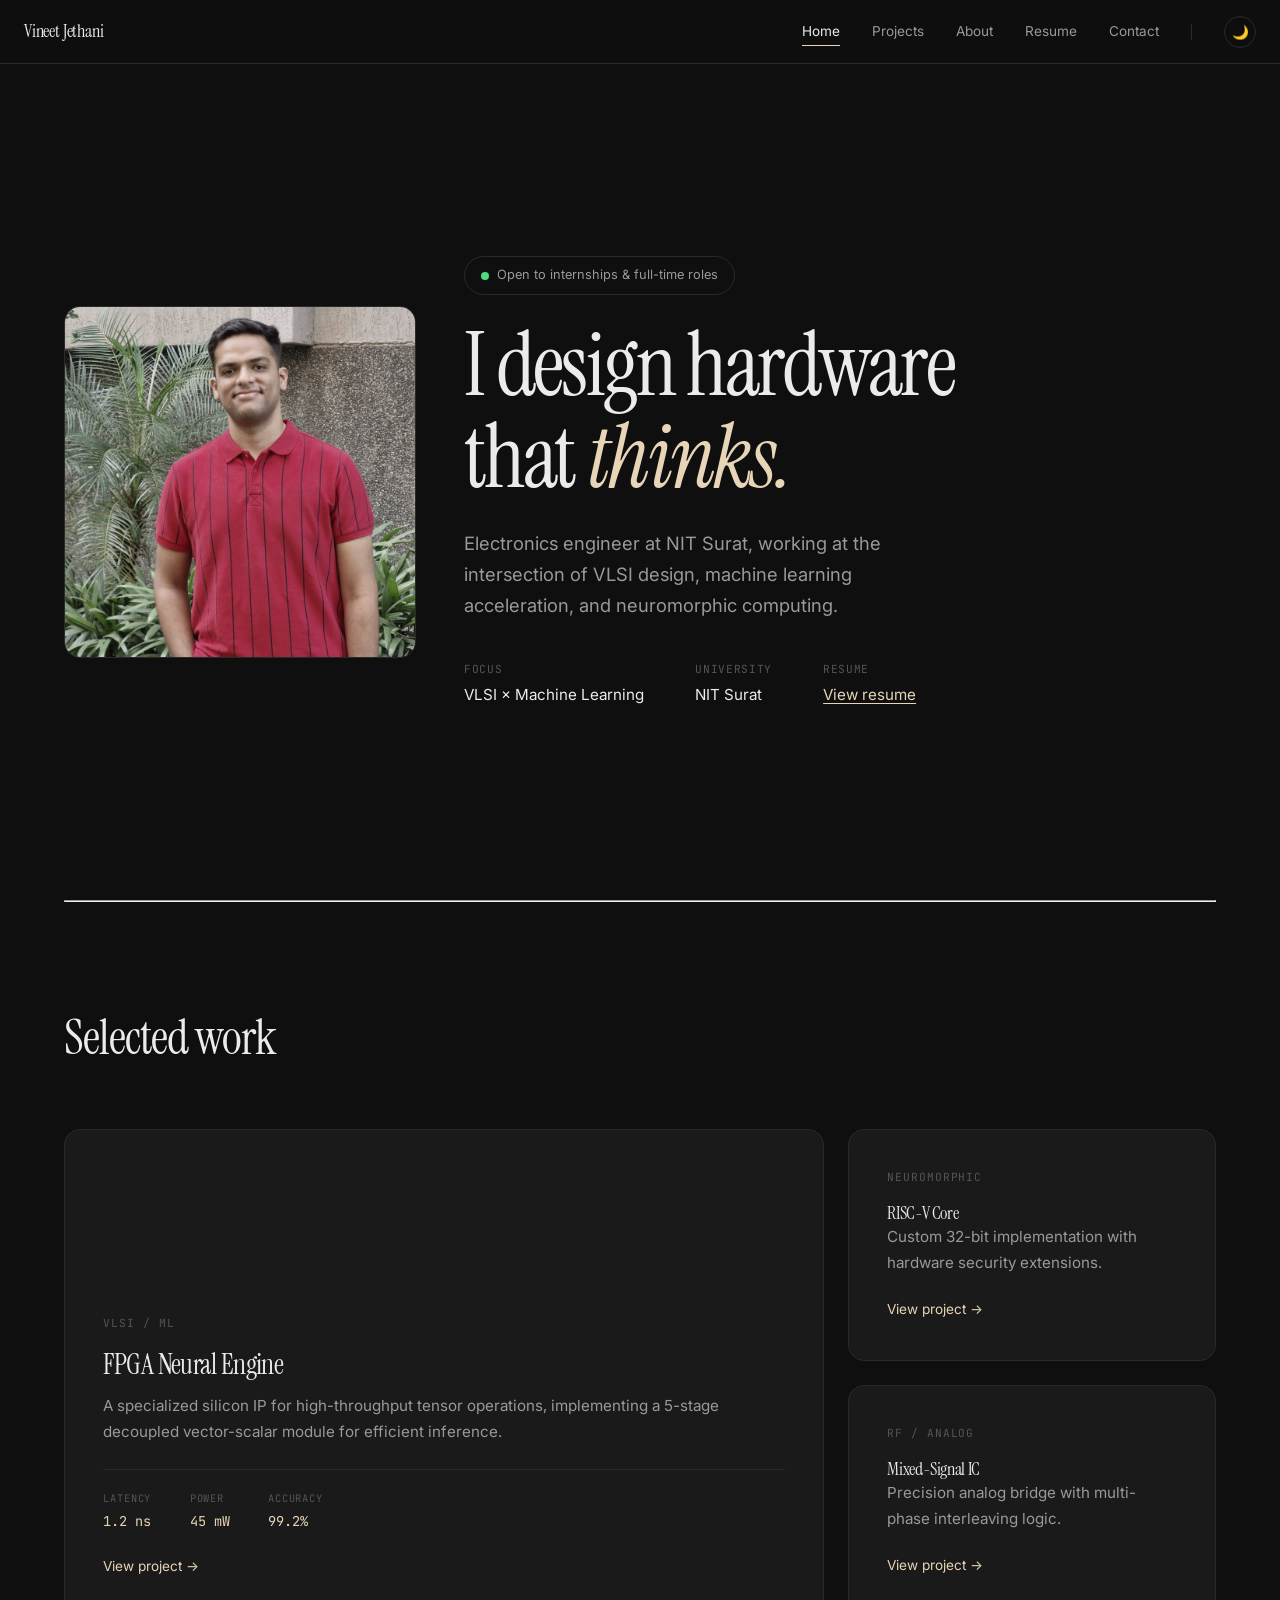
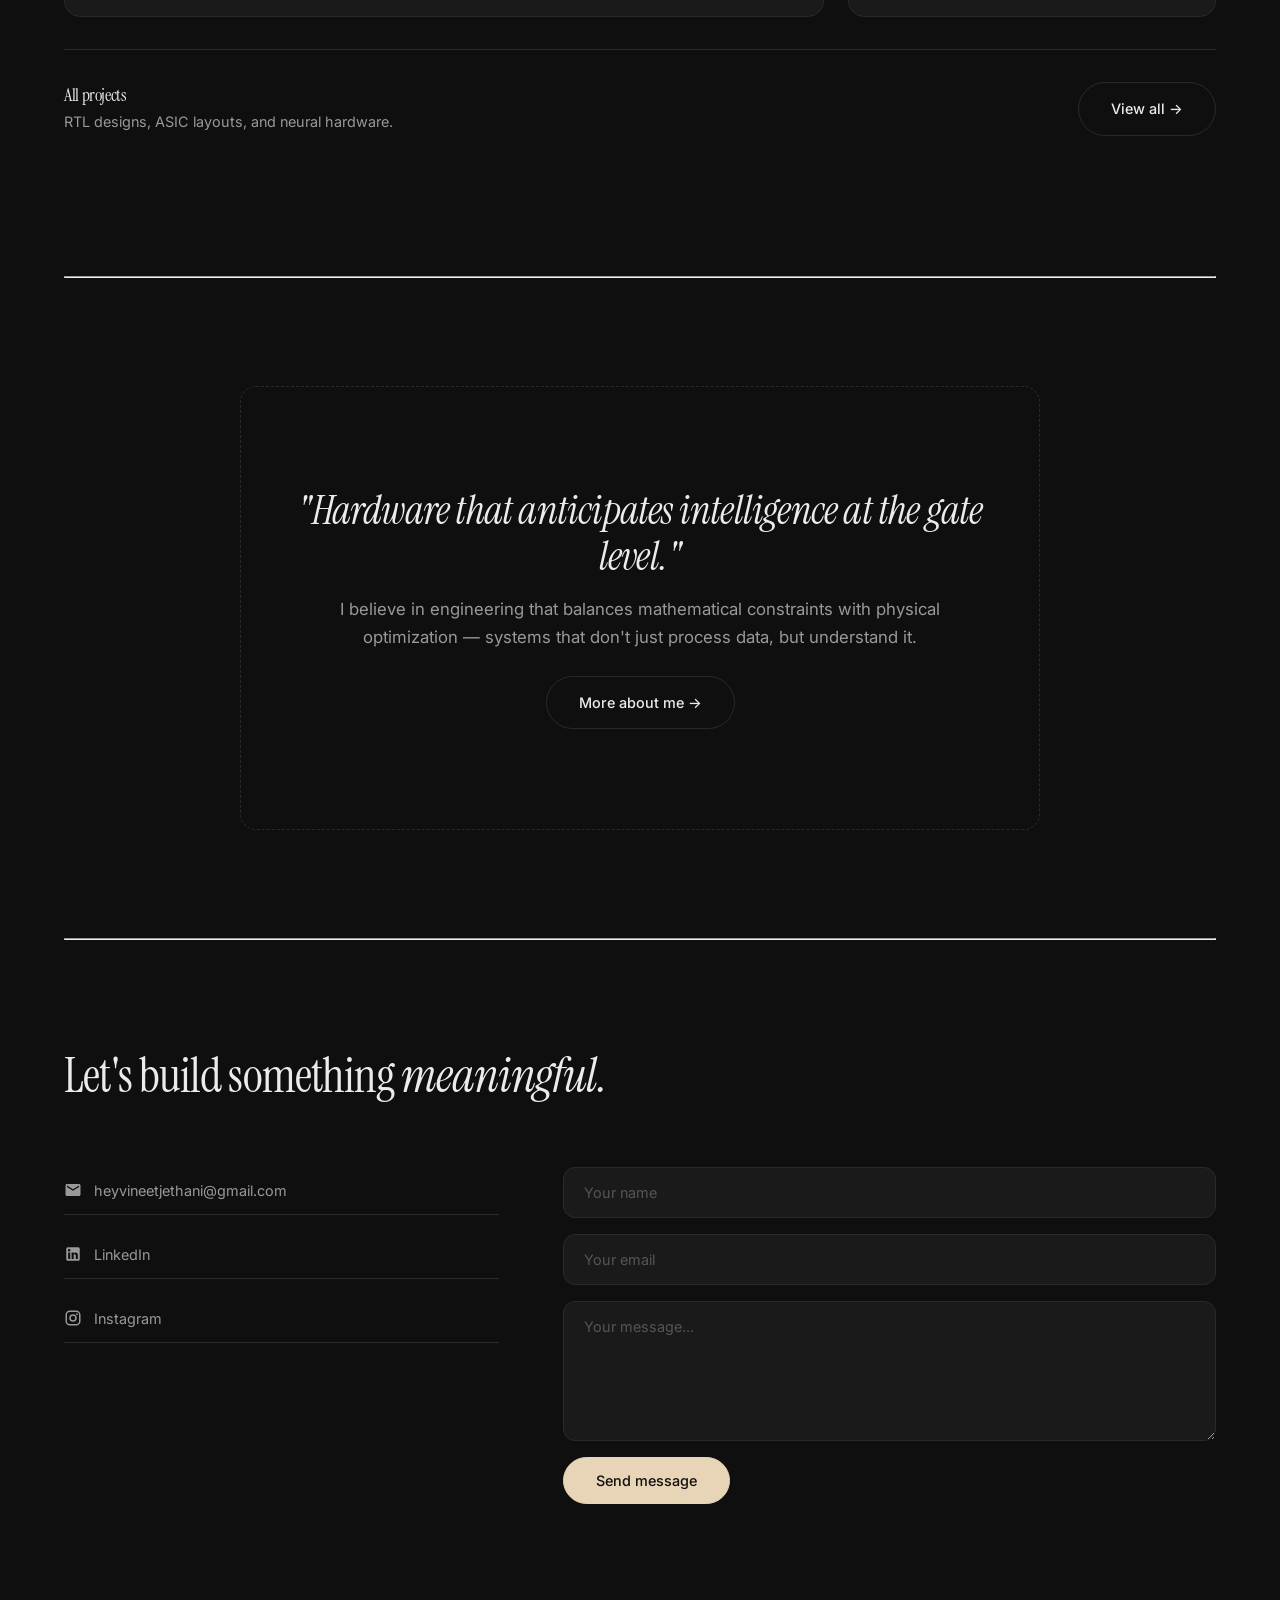
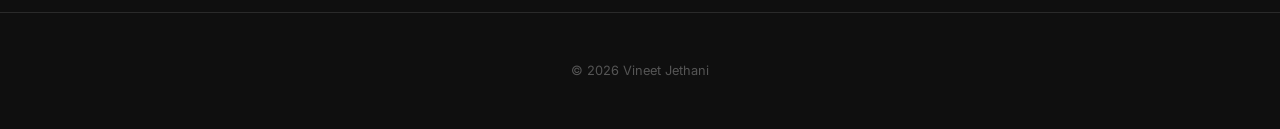
==== index.html @ 2c192f57 "Portfolio website — clean, minimal design with warm editorial aesthetic" ====
<!DOCTYPE html>
<html lang="en">

<head>
    <meta charset="UTF-8">
    <meta name="viewport" content="width=device-width, initial-scale=1.0">
    <title>Vineet Jethani — Hardware & VLSI Engineer</title>
    <meta name="description"
        content="Portfolio of Vineet Jethani — Electronics Engineer specializing in VLSI design, hardware ML acceleration, and neuromorphic computing.">
    <link rel="stylesheet" href="index.css">
</head>

<body>

    <!-- Navigation -->
    <nav class="site-nav">
        <a href="index.html" class="nav-name">Vineet Jethani</a>
        <button class="nav-hamburger" aria-label="Menu">
            <span></span><span></span><span></span>
        </button>
        <div class="nav-links">
            <a href="index.html" class="active">Home</a>
            <a href="projects.html">Projects</a>
            <a href="about.html">About</a>
            <a href="javascript:void(0)" onclick="openResume()">Resume</a>
            <a href="#contact">Contact</a>
            <div class="nav-divider"></div>
            <button class="theme-toggle" id="theme-icon" onclick="toggleTheme()">🌙</button>
        </div>
    </nav>
    <div class="nav-overlay"></div>

    <!-- Hero -->
    <section class="hero">
        <div class="container">
            <div class="hero-content">
                <div class="grid grid-12" style="align-items: center; gap: 48px;">

                    <!-- Profile -->
                    <div class="col-span-4 reveal">
                        <div class="profile-image">
                            <img src="profile.jpeg" alt="Vineet Jethani">
                        </div>
                    </div>

                    <!-- Headline -->
                    <div class="col-span-8 reveal" style="transition-delay: 0.15s;">
                        <div class="availability-banner">
                            <div class="availability-dot"></div>
                            Open to internships & full-time roles
                        </div>
                        <h1><span class="scramble-text">I design hardware</span><br>that <em>thinks.</em></h1>
                        <p class="hero-subtitle">Electronics engineer at NIT Surat, working at the intersection of VLSI
                            design, machine learning acceleration, and neuromorphic computing.</p>
                        <div class="hero-meta">
                            <div class="hero-meta-item">
                                <span class="hero-meta-label">Focus</span>
                                <span class="hero-meta-value">VLSI × Machine Learning</span>
                            </div>
                            <div class="hero-meta-item">
                                <span class="hero-meta-label">University</span>
                                <span class="hero-meta-value">NIT Surat</span>
                            </div>
                            <div class="hero-meta-item">
                                <span class="hero-meta-label">Resume</span>
                                <span class="hero-meta-value"><a href="javascript:void(0)" onclick="openResume()">View
                                        resume</a></span>
                            </div>
                        </div>
                    </div>

                </div>
            </div>
        </div>
    </section>

    <!-- Section: Featured Projects -->
    <div class="container">
        <hr class="section-divider">
    </div>

    <section class="page-section">
        <div class="container">
            <div class="section-header reveal">
                <h2>Selected work</h2>
            </div>

            <div class="grid grid-12 reveal-stagger">

                <!-- Featured: Neural Engine -->
                <a href="project_1.html" class="col-span-8 card card-link card-featured reveal">
                    <div class="card-label">VLSI / ML</div>
                    <h3>FPGA Neural Engine</h3>
                    <p>A specialized silicon IP for high-throughput tensor operations, implementing a 5-stage decoupled
                        vector-scalar module for efficient inference.</p>
                    <div class="stat-row">
                        <div class="stat-item">
                            <span class="stat-label">Latency</span>
                            <span class="stat-value">1.2 ns</span>
                        </div>
                        <div class="stat-item">
                            <span class="stat-label">Power</span>
                            <span class="stat-value">45 mW</span>
                        </div>
                        <div class="stat-item">
                            <span class="stat-label">Accuracy</span>
                            <span class="stat-value">99.2%</span>
                        </div>
                    </div>
                    <span class="card-arrow">View project →</span>
                </a>

                <!-- Side stack -->
                <div class="col-span-4 grid" style="grid-template-rows: 1fr 1fr;">
                    <a href="project_2.html" class="card card-link reveal">
                        <div class="card-label">Neuromorphic</div>
                        <h4>RISC-V Core</h4>
                        <p>Custom 32-bit implementation with hardware security extensions.</p>
                        <span class="card-arrow">View project →</span>
                    </a>

                    <a href="project_3.html" class="card card-link reveal">
                        <div class="card-label">RF / Analog</div>
                        <h4>Mixed-Signal IC</h4>
                        <p>Precision analog bridge with multi-phase interleaving logic.</p>
                        <span class="card-arrow">View project →</span>
                    </a>
                </div>

                <!-- All projects CTA -->
                <div class="col-span-12 reveal"
                    style="display: flex; align-items: center; justify-content: space-between; padding: 32px 0; border-top: 1px solid var(--border); margin-top: 8px;">
                    <div>
                        <h4>All projects</h4>
                        <p style="color: var(--text-secondary); font-size: 0.9rem; margin-top: 4px;">RTL designs, ASIC
                            layouts, and neural hardware.</p>
                    </div>
                    <a href="projects.html" class="btn">View all →</a>
                </div>

            </div>
        </div>
    </section>

    <!-- Section: Impact Stats (uncomment when ready)
    <div class="container">
        <hr class="section-divider">
    </div>

    <section class="page-section">
        <div class="container">
            <div class="impact-stats reveal-stagger">
                <div class="impact-stat reveal">
                    <div class="impact-number" data-count="3" data-suffix="+">0</div>
                    <div class="impact-label">Hardware projects</div>
                </div>
                <div class="impact-stat reveal">
                    <div class="impact-number" data-count="2">0</div>
                    <div class="impact-label">Publications</div>
                </div>
                <div class="impact-stat reveal">
                    <div class="impact-number" data-count="8" data-suffix=".1">0</div>
                    <div class="impact-label">CGPA at NIT Surat</div>
                </div>
                <div class="impact-stat reveal">
                    <div class="impact-number" data-count="99" data-suffix="%">0</div>
                    <div class="impact-label">Accelerator accuracy</div>
                </div>
            </div>
        </div>
    </section>
    -->

    <!-- Section: Experience (uncomment when ready)
    <div class="container">
        <hr class="section-divider">
    </div>

    <section class="page-section">
        <div class="container">
            <div class="section-header reveal">
                <h2>Experience</h2>
            </div>

            <div class="grid grid-12">
                <div class="col-span-7">
                    <div class="timeline reveal-stagger">
                        <div class="timeline-item reveal">
                            <div class="timeline-date">2024 — Present</div>
                            <h4>NIT Surat</h4>
                            <div class="timeline-role">B.Tech Electronics Engineering</div>
                            <p>Specializing in VLSI design and hardware-accelerated machine learning. Research focus on neuromorphic SNN architectures and RISC-V vector extensions.</p>
                        </div>
                        <div class="timeline-item reveal">
                            <div class="timeline-date">2024</div>
                            <h4>FPGA Neural Accelerator</h4>
                            <div class="timeline-role">Lead Hardware Designer</div>
                            <p>Designed and implemented a 5-stage decoupled vector-scalar accelerator achieving 15x inference speedup over baseline CPU architectures.</p>
                        </div>
                        <div class="timeline-item reveal">
                            <div class="timeline-date">2023</div>
                            <h4>IEEE VLSID Publication</h4>
                            <div class="timeline-role">First Author</div>
                            <p>Published novel decoupling mechanism reducing pipeline stalls by 42% in real-time SNN inference workloads.</p>
                        </div>
                    </div>
                </div>
                <div class="col-span-5">
                    <div class="section-header reveal">
                        <h3>Achievements</h3>
                    </div>
                    <div class="achievements reveal-stagger">
                        <div class="achievement-card reveal">
                            <div class="achievement-icon">📄</div>
                            <div class="achievement-text">
                                <h4>IEEE Publication</h4>
                                <p>Published at VLSID 2024 — top-tier VLSI conference</p>
                            </div>
                        </div>
                        <div class="achievement-card reveal">
                            <div class="achievement-icon">⚡</div>
                            <div class="achievement-text">
                                <h4>15x Inference Speedup</h4>
                                <p>Custom RISC-V vector accelerator vs baseline CPU</p>
                            </div>
                        </div>
                        <div class="achievement-card reveal">
                            <div class="achievement-icon">🏆</div>
                            <div class="achievement-text">
                                <h4>8.10 CGPA</h4>
                                <p>NIT Surat — Electronics Engineering</p>
                            </div>
                        </div>
                        <div class="achievement-card reveal">
                            <div class="achievement-icon">🔬</div>
                            <div class="achievement-text">
                                <h4>Sub-μW SNN Core</h4>
                                <p>12 μW neuromorphic processor for edge AI</p>
                            </div>
                        </div>
                    </div>
                </div>
            </div>
        </div>
    </section>
    -->

    <!-- Section: Research (uncomment when ready)
    <div class="container">
        <hr class="section-divider">
    </div>

    <section class="page-section">
        <div class="container">
            <div class="section-header reveal">
                <h2>Research & exploration</h2>
            </div>

            <div class="grid grid-2 reveal-stagger">
                <a href="system_architecture.html" class="card card-link reveal">
                    <h3>Architecture topology</h3>
                    <p>Visualizing the integration of VLSI, ML, and RF abstraction layers.</p>
                    <span class="card-arrow">Explore →</span>
                </a>
                <a href="research_publications.html" class="card card-link reveal">
                    <h3>Publications</h3>
                    <p>Deep dives into ASIC implementation and neural hardware papers.</p>
                    <span class="card-arrow">Read →</span>
                </a>
            </div>
        </div>
    </section>
    -->

    <!-- Section: Philosophy -->
    <div class="container">
        <hr class="section-divider">
    </div>

    <section class="page-section">
        <div class="container">
            <div class="callout reveal">
                <h2>"Hardware that anticipates intelligence at the gate level."</h2>
                <p>I believe in engineering that balances mathematical constraints with physical optimization — systems
                    that don't just process data, but understand it.</p>
                <a href="about.html" class="btn">More about me →</a>
            </div>
        </div>
    </section>

    <!-- Section: Contact -->
    <div class="container">
        <hr class="section-divider">
    </div>

    <section class="page-section" id="contact">
        <div class="container">
            <div class="section-header reveal">
                <h2>Let's build something <em>meaningful.</em></h2>
            </div>

            <div class="contact-grid">
                <div class="contact-links reveal">
                    <a href="mailto:heyvineetjethani@gmail.com" class="contact-link">
                        <svg viewBox="0 0 24 24" xmlns="http://www.w3.org/2000/svg">
                            <path
                                d="M20 4H4c-1.1 0-2 .9-2 2v12c0 1.1.9 2 2 2h16c1.1 0 2-.9 2-2V6c0-1.1-.9-2-2-2zm0 4l-8 5-8-5V6l8 5 8-5v2z" />
                        </svg>
                        <span>heyvineetjethani@gmail.com</span>
                    </a>
                    <a href="https://www.linkedin.com/in/heyvineet" target="_blank" class="contact-link">
                        <svg viewBox="0 0 24 24" xmlns="http://www.w3.org/2000/svg">
                            <path
                                d="M19 3a2 2 0 0 1 2 2v14a2 2 0 0 1-2 2H5a2 2 0 0 1-2-2V5a2 2 0 0 1 2-2h14m-.5 15.5v-5.3a3.26 3.26 0 0 0-3.26-3.26c-.85 0-1.84.52-2.32 1.3v-1.11h-2.79v8.37h2.79v-4.93c0-.77.62-1.4 1.39-1.4a1.4 1.4 0 0 1 1.4 1.4v4.93h2.79M6.88 8.56a1.68 1.68 0 0 0 1.68-1.68c0-.93-.75-1.69-1.68-1.69a1.69 1.69 0 0 0-1.69 1.69c0 .93.76 1.68 1.69 1.68m1.39 9.94v-8.37H5.5v8.37h2.77z" />
                        </svg>
                        <span>LinkedIn</span>
                    </a>
                    <a href="https://www.instagram.com/the.vineet07" target="_blank" class="contact-link">
                        <svg viewBox="0 0 24 24" xmlns="http://www.w3.org/2000/svg">
                            <path
                                d="M7.8 2h8.4C19.4 2 22 4.6 22 7.8v8.4a5.8 5.8 0 0 1-5.8 5.8H7.8A5.8 5.8 0 0 1 2 16.2V7.8A5.8 5.8 0 0 1 7.8 2m-.2 2A3.6 3.6 0 0 0 4 7.6v8.8A3.6 3.6 0 0 0 7.6 20h8.8a3.6 3.6 0 0 0 3.6-3.6V7.6A3.6 3.6 0 0 0 16.4 4H7.6m9.65 1.5a1.25 1.25 0 0 1 1.25 1.25A1.25 1.25 0 0 1 17.25 8 1.25 1.25 0 0 1 16 6.75a1.25 1.25 0 0 1 1.25-1.25M12 7a5 5 0 0 1 5 5 5 5 0 0 1-5 5 5 5 0 0 1-5-5 5 5 0 0 1 5-5m0 2a3 3 0 0 0-3 3 3 3 0 0 0 3 3 3 3 0 0 0 3-3 3 3 0 0 0-3-3z" />
                        </svg>
                        <span>Instagram</span>
                    </a>
                </div>

                <form class="contact-form reveal" action="https://formspree.io/f/xrgwjqpb" method="POST">
                    <input type="text" name="name" placeholder="Your name" required>
                    <input type="email" name="email" placeholder="Your email" required>
                    <textarea name="message" placeholder="Your message..." required></textarea>
                    <button type="submit" class="btn btn-primary">Send message</button>
                </form>
            </div>
        </div>
    </section>

    <!-- Footer -->
    <footer class="site-footer">
        <div class="container">
            <p>© 2026 Vineet Jethani</p>
        </div>
    </footer>

    <!-- Back to Top -->
    <button id="back-to-top" title="Back to Top">↑</button>

    <!-- Resume Modal -->
    <div id="resume-modal" class="modal-overlay" onclick="closeResume()">
        <div class="modal-content" onclick="event.stopPropagation()">
            <div class="modal-header">
                <h2>Resume</h2>
                <button class="close-modal" onclick="closeResume()">&times;</button>
            </div>
            <div class="modal-body">
                <aside class="resume-sidebar">
                    <div class="metric-card">
                        <div class="metric-label">University</div>
                        <div class="metric-value">NIT Surat</div>
                    </div>
                    <div class="metric-card">
                        <div class="metric-label">GPA</div>
                        <div class="metric-value">8.10 CGPA</div>
                    </div>
                    <div class="metric-card">
                        <div class="metric-label">Focus Areas</div>
                        <div class="metric-value">VLSI, Hardware ML, Neuromorphic SNN</div>
                    </div>

                    <div style="flex-grow: 1;"></div>

                    <div style="display: flex; flex-direction: column; gap: 10px;">
                        <button class="resume-btn btn-primary-modal" onclick="window.open('Vineet_Jethani.pdf')">
                            Download PDF
                        </button>
                        <button class="resume-btn btn-outline" onclick="window.print()">
                            Print
                        </button>
                    </div>
                </aside>

                <section class="resume-viewer" id="resume-viewer">
                    <div class="resume-loader" id="resume-loader">
                        <div class="loader-ring"></div>
                        <div class="loader-text" id="loader-status">Loading...</div>
                    </div>
                    <iframe src="Vineet_Jethani.pdf"></iframe>
                </section>
            </div>
        </div>
    </div>

    <script src="script.js"></script>
</body>

</html>
---- index.css ----
@import url('https://fonts.googleapis.com/css2?family=Instrument+Serif:ital@0;1&family=Inter:wght@300;400;500;600&family=JetBrains+Mono:wght@400;500&display=swap');

/* ==========================================================================
   DESIGN TOKENS
   ========================================================================== */
:root {
    --bg: #0f0f0f;
    --bg-elevated: #1a1a1a;
    --bg-subtle: #242424;
    --text: #ebebeb;
    --text-secondary: #999999;
    --text-muted: #555555;
    --accent: #e8d5b7;
    --accent-hover: #f0e2cc;
    --border: #2a2a2a;

    --font-heading: 'Instrument Serif', Georgia, serif;
    --font-body: 'Inter', -apple-system, sans-serif;
    --font-mono: 'JetBrains Mono', monospace;

    --ease-out: cubic-bezier(0.16, 1, 0.3, 1);
    --ease-smooth: cubic-bezier(0.4, 0, 0.2, 1);

    --max-width: 1200px;
    --gutter: 24px;
}

[data-theme="light"] {
    --bg: #f5f0eb;
    --bg-elevated: #ffffff;
    --bg-subtle: #e8e2db;
    --text: #1a1a1a;
    --text-secondary: #666666;
    --text-muted: #999999;
    --accent: #8b6f4e;
    --accent-hover: #6d5639;
    --border: #ddd5cb;
}

/* ==========================================================================
   RESET & BASE
   ========================================================================== */
*, *::before, *::after {
    margin: 0;
    padding: 0;
    box-sizing: border-box;
}

html {
    scroll-behavior: smooth;
    font-size: 16px;
    -webkit-font-smoothing: antialiased;
    -moz-osx-font-smoothing: grayscale;
}

body {
    background-color: var(--bg);
    color: var(--text);
    font-family: var(--font-body);
    line-height: 1.6;
    overflow-x: hidden;
    transition: background-color 0.5s var(--ease-smooth), color 0.5s var(--ease-smooth);
}

a {
    color: var(--accent);
    text-decoration: none;
    transition: color 0.3s var(--ease-smooth);
}

a:hover {
    color: var(--accent-hover);
}

img {
    max-width: 100%;
    display: block;
}

/* ==========================================================================
   LAYOUT
   ========================================================================== */
.container {
    max-width: var(--max-width);
    margin: 0 auto;
    padding: 0 var(--gutter);
}

.page-section {
    padding: clamp(80px, 12vh, 140px) 0;
}

.page-header {
    margin-bottom: clamp(48px, 6vw, 80px);
}

.page-header .label {
    font-family: var(--font-mono);
    font-size: 0.75rem;
    letter-spacing: 0.08em;
    text-transform: uppercase;
    color: var(--text-muted);
    margin-bottom: 16px;
    display: block;
}

.page-header h1 {
    font-family: var(--font-heading);
    font-size: clamp(2.5rem, 6vw, 4.5rem);
    font-weight: 400;
    line-height: 1.1;
    letter-spacing: -0.02em;
    color: var(--text);
}

.page-header p {
    font-size: 1.1rem;
    color: var(--text-secondary);
    margin-top: 16px;
    max-width: 560px;
    line-height: 1.7;
}

/* ==========================================================================
   GRID
   ========================================================================== */
.grid {
    display: grid;
    gap: clamp(16px, 2vw, 24px);
}

.grid-2 { grid-template-columns: repeat(2, 1fr); }
.grid-3 { grid-template-columns: repeat(3, 1fr); }
.grid-12 { grid-template-columns: repeat(12, 1fr); }

.col-span-4 { grid-column: span 4; }
.col-span-5 { grid-column: span 5; }
.col-span-6 { grid-column: span 6; }
.col-span-7 { grid-column: span 7; }
.col-span-8 { grid-column: span 8; }
.col-span-12 { grid-column: span 12; }

@media (max-width: 768px) {
    .grid-2, .grid-3 { grid-template-columns: 1fr; }
    .grid-12 { grid-template-columns: 1fr; }
    [class*="col-span-"] { grid-column: span 1; }
}

/* ==========================================================================
   TYPOGRAPHY
   ========================================================================== */
h1, h2, h3, h4 {
    font-family: var(--font-heading);
    font-weight: 400;
    line-height: 1.15;
    letter-spacing: -0.02em;
}

h2 {
    font-size: clamp(2rem, 4vw, 3rem);
}

h3 {
    font-size: clamp(1.3rem, 2.5vw, 1.75rem);
}

h4 {
    font-size: 1.15rem;
}

.mono {
    font-family: var(--font-mono);
    font-size: 0.8rem;
    letter-spacing: 0.02em;
}

/* ==========================================================================
   NAVIGATION — Fixed top bar
   ========================================================================== */
.site-nav {
    position: fixed;
    top: 0;
    left: 0;
    right: 0;
    z-index: 1000;
    padding: 0 var(--gutter);
    height: 64px;
    display: flex;
    align-items: center;
    justify-content: space-between;
    background: rgba(15, 15, 15, 0.85);
    backdrop-filter: blur(12px);
    -webkit-backdrop-filter: blur(12px);
    border-bottom: 1px solid var(--border);
    transition: background 0.5s var(--ease-smooth), border-color 0.5s var(--ease-smooth);
}

[data-theme="light"] .site-nav {
    background: rgba(245, 240, 235, 0.85);
}

.nav-name {
    font-family: var(--font-heading);
    font-size: 1.15rem;
    color: var(--text);
    text-decoration: none;
    letter-spacing: -0.01em;
}

.nav-name:hover {
    color: var(--text);
}

.nav-links {
    display: flex;
    align-items: center;
    gap: 32px;
}

.nav-links a {
    font-size: 0.85rem;
    color: var(--text-secondary);
    text-decoration: none;
    position: relative;
    padding: 4px 0;
    transition: color 0.3s var(--ease-smooth);
}

.nav-links a::after {
    content: '';
    position: absolute;
    bottom: 0;
    left: 0;
    width: 0;
    height: 1px;
    background: var(--accent);
    transition: width 0.4s var(--ease-out);
}

.nav-links a:hover,
.nav-links a.active {
    color: var(--text);
}

.nav-links a:hover::after,
.nav-links a.active::after {
    width: 100%;
}

.nav-divider {
    width: 1px;
    height: 16px;
    background: var(--border);
}

.theme-toggle {
    background: none;
    border: 1px solid var(--border);
    color: var(--text-secondary);
    width: 32px;
    height: 32px;
    border-radius: 50%;
    cursor: pointer;
    display: flex;
    align-items: center;
    justify-content: center;
    font-size: 0.85rem;
    transition: border-color 0.3s, color 0.3s;
}

.theme-toggle:hover {
    border-color: var(--accent);
    color: var(--text);
}

/* Hamburger button */
.nav-hamburger {
    display: none;
    background: none;
    border: none;
    cursor: pointer;
    padding: 8px;
    z-index: 1002;
}

.nav-hamburger span {
    display: block;
    width: 20px;
    height: 2px;
    background: var(--text);
    margin: 5px 0;
    transition: transform 0.3s var(--ease-out), opacity 0.3s;
    border-radius: 2px;
}

.nav-hamburger.active span:nth-child(1) {
    transform: rotate(45deg) translate(5px, 5px);
}
.nav-hamburger.active span:nth-child(2) {
    opacity: 0;
}
.nav-hamburger.active span:nth-child(3) {
    transform: rotate(-45deg) translate(5px, -5px);
}

/* Mobile nav */
@media (max-width: 768px) {
    .nav-hamburger {
        display: block;
    }

    .nav-links {
        position: fixed;
        top: 0;
        right: -100%;
        width: 280px;
        height: 100vh;
        background: var(--bg);
        border-left: 1px solid var(--border);
        flex-direction: column;
        align-items: flex-start;
        padding: 80px 32px 32px;
        gap: 0;
        transition: right 0.4s var(--ease-out);
        z-index: 1001;
    }

    .nav-links.open {
        right: 0;
    }

    .nav-links a {
        font-size: 1rem;
        padding: 14px 0;
        width: 100%;
        border-bottom: 1px solid var(--border);
    }

    .nav-links a::after {
        display: none;
    }

    .nav-divider {
        display: none;
    }

    .theme-toggle {
        margin-top: 16px;
    }

    /* Overlay */
    .nav-overlay {
        position: fixed;
        inset: 0;
        background: rgba(0, 0, 0, 0.5);
        z-index: 1000;
        opacity: 0;
        pointer-events: none;
        transition: opacity 0.3s;
    }

    .nav-overlay.active {
        opacity: 1;
        pointer-events: auto;
    }
}

/* ==========================================================================
   CARDS
   ========================================================================== */
.card {
    background: var(--bg-elevated);
    border: 1px solid var(--border);
    border-radius: 16px;
    padding: clamp(24px, 3vw, 40px);
    transition: border-color 0.4s var(--ease-smooth), transform 0.5s var(--ease-out), box-shadow 0.4s var(--ease-smooth);
    position: relative;
}

.card:hover {
    border-color: var(--accent);
    transform: translateY(-4px);
    box-shadow: 0 20px 60px rgba(0, 0, 0, 0.15);
}

.card-link {
    text-decoration: none;
    color: inherit;
    display: block;
}

.card-link:hover {
    color: inherit;
}

.card .card-label {
    font-family: var(--font-mono);
    font-size: 0.7rem;
    letter-spacing: 0.08em;
    text-transform: uppercase;
    color: var(--text-muted);
    margin-bottom: 16px;
}

.card h3 {
    margin-bottom: 12px;
}

.card p {
    color: var(--text-secondary);
    font-size: 0.95rem;
    line-height: 1.7;
}

.card-arrow {
    display: inline-flex;
    align-items: center;
    gap: 6px;
    font-size: 0.85rem;
    color: var(--accent);
    margin-top: 24px;
    transition: gap 0.3s var(--ease-out);
}

.card:hover .card-arrow {
    gap: 12px;
}

/* Featured card (large) */
.card-featured {
    min-height: 400px;
    display: flex;
    flex-direction: column;
    justify-content: flex-end;
}

/* Stat row inside cards */
.stat-row {
    display: flex;
    gap: clamp(24px, 3vw, 48px);
    margin-top: 24px;
    padding-top: 20px;
    border-top: 1px solid var(--border);
}

.stat-item {
    display: flex;
    flex-direction: column;
    gap: 4px;
}

.stat-label {
    font-family: var(--font-mono);
    font-size: 0.65rem;
    letter-spacing: 0.08em;
    text-transform: uppercase;
    color: var(--text-muted);
}

.stat-value {
    font-family: var(--font-mono);
    font-size: 0.85rem;
    color: var(--accent);
}

/* ==========================================================================
   PROFILE
   ========================================================================== */
.profile-image {
    width: 100%;
    aspect-ratio: 1;
    border-radius: 16px;
    overflow: hidden;
    border: 1px solid var(--border);
}

.profile-image img {
    width: 100%;
    height: 100%;
    object-fit: cover;
    transition: transform 0.8s var(--ease-out), filter 0.6s var(--ease-smooth);
    filter: grayscale(30%);
}

.profile-image:hover img {
    transform: scale(1.05);
    filter: grayscale(0%);
}

/* ==========================================================================
   HERO (Index page)
   ========================================================================== */
.hero {
    min-height: 100vh;
    display: flex;
    align-items: center;
    padding-top: 64px; /* nav height */
}

.hero-content {
    width: 100%;
}

.hero h1 {
    font-family: var(--font-heading);
    font-size: clamp(3rem, 8vw, 5.5rem);
    font-weight: 400;
    line-height: 1.05;
    letter-spacing: -0.03em;
    margin-bottom: 24px;
}

.hero h1 em {
    font-style: italic;
    color: var(--accent);
}

.hero-subtitle {
    font-size: 1.15rem;
    color: var(--text-secondary);
    max-width: 480px;
    line-height: 1.7;
    margin-bottom: 40px;
}

.hero-meta {
    display: flex;
    gap: clamp(32px, 4vw, 64px);
    flex-wrap: wrap;
}

.hero-meta-item {
    display: flex;
    flex-direction: column;
    gap: 4px;
}

.hero-meta-label {
    font-family: var(--font-mono);
    font-size: 0.7rem;
    letter-spacing: 0.06em;
    text-transform: uppercase;
    color: var(--text-muted);
}

.hero-meta-value {
    font-size: 0.95rem;
    color: var(--text);
}

.hero-meta-value a {
    color: var(--accent);
    text-decoration: underline;
    text-underline-offset: 3px;
}

/* ==========================================================================
   SECTION HEADERS
   ========================================================================== */
.section-header {
    margin-bottom: clamp(40px, 5vw, 64px);
}

.section-header h2 {
    font-family: var(--font-heading);
    margin-bottom: 8px;
}

.section-header p {
    color: var(--text-secondary);
    max-width: 480px;
}

/* Section divider */
.section-divider {
    width: 0;
    height: 1px;
    background: var(--border);
    margin: 0 auto;
    transition: width 1.2s var(--ease-out);
}

.section-divider.visible {
    width: 100%;
}

/* ==========================================================================
   SCROLL REVEAL ANIMATIONS
   ========================================================================== */
.reveal {
    opacity: 0;
    transform: translateY(30px);
    transition: opacity 0.8s var(--ease-out), transform 0.8s var(--ease-out);
}

.reveal.visible {
    opacity: 1;
    transform: translateY(0);
}

/* Stagger children */
.reveal-stagger > .reveal:nth-child(1) { transition-delay: 0s; }
.reveal-stagger > .reveal:nth-child(2) { transition-delay: 0.1s; }
.reveal-stagger > .reveal:nth-child(3) { transition-delay: 0.2s; }
.reveal-stagger > .reveal:nth-child(4) { transition-delay: 0.3s; }
.reveal-stagger > .reveal:nth-child(5) { transition-delay: 0.4s; }
.reveal-stagger > .reveal:nth-child(6) { transition-delay: 0.5s; }

/* Hero text scramble container */
.scramble-text {
    display: inline-block;
}

/* ==========================================================================
   CTA / BUTTONS
   ========================================================================== */
.btn {
    display: inline-flex;
    align-items: center;
    gap: 8px;
    font-family: var(--font-body);
    font-size: 0.9rem;
    font-weight: 500;
    padding: 14px 32px;
    border-radius: 100px;
    border: 1px solid var(--border);
    background: transparent;
    color: var(--text);
    cursor: pointer;
    text-decoration: none;
    transition: all 0.4s var(--ease-out);
}

.btn:hover {
    border-color: var(--accent);
    color: var(--accent);
    transform: translateY(-2px);
}

.btn-primary {
    background: var(--accent);
    border-color: var(--accent);
    color: #0f0f0f;
}

.btn-primary:hover {
    background: var(--accent-hover);
    border-color: var(--accent-hover);
    color: #0f0f0f;
    transform: translateY(-2px);
}

/* ==========================================================================
   CONTACT FORM
   ========================================================================== */
.contact-grid {
    display: grid;
    grid-template-columns: 1fr 1.5fr;
    gap: clamp(40px, 5vw, 80px);
    align-items: start;
}

@media (max-width: 768px) {
    .contact-grid { grid-template-columns: 1fr; }
}

.contact-links {
    display: flex;
    flex-direction: column;
    gap: 16px;
}

.contact-link {
    display: flex;
    align-items: center;
    gap: 12px;
    color: var(--text-secondary);
    font-size: 0.9rem;
    padding: 12px 0;
    border-bottom: 1px solid var(--border);
    transition: color 0.3s, border-color 0.3s;
}

.contact-link:hover {
    color: var(--accent);
    border-color: var(--accent);
}

.contact-link svg {
    width: 18px;
    height: 18px;
    fill: currentColor;
    flex-shrink: 0;
}

.contact-form {
    display: flex;
    flex-direction: column;
    gap: 16px;
}

.contact-form input,
.contact-form textarea {
    background: var(--bg-elevated);
    border: 1px solid var(--border);
    border-radius: 12px;
    padding: 16px 20px;
    font-family: var(--font-body);
    font-size: 0.9rem;
    color: var(--text);
    outline: none;
    transition: border-color 0.3s var(--ease-smooth);
    width: 100%;
}

.contact-form input::placeholder,
.contact-form textarea::placeholder {
    color: var(--text-muted);
}

.contact-form input:focus,
.contact-form textarea:focus {
    border-color: var(--accent);
}

.contact-form textarea {
    min-height: 140px;
    resize: vertical;
}

.contact-form button {
    align-self: flex-start;
}

/* ==========================================================================
   FOOTER
   ========================================================================== */
.site-footer {
    padding: 48px 0;
    border-top: 1px solid var(--border);
    text-align: center;
}

.site-footer p {
    font-size: 0.8rem;
    color: var(--text-muted);
}

/* ==========================================================================
   MODAL (Resume)
   ========================================================================== */
.modal-overlay {
    position: fixed;
    inset: 0;
    background: rgba(0, 0, 0, 0.7);
    backdrop-filter: blur(8px);
    z-index: 3000;
    display: grid;
    place-items: center;
    opacity: 0;
    pointer-events: none;
    transition: opacity 0.4s var(--ease-smooth);
}

.modal-overlay.active {
    opacity: 1;
    pointer-events: auto;
}

.modal-content {
    background: var(--bg);
    width: 92vw;
    max-width: 1100px;
    height: 85vh;
    border-radius: 16px;
    border: 1px solid var(--border);
    display: flex;
    flex-direction: column;
    overflow: hidden;
    transform: scale(0.96) translateY(20px);
    transition: transform 0.5s var(--ease-out);
}

.modal-overlay.active .modal-content {
    transform: scale(1) translateY(0);
}

.modal-header {
    padding: 20px 28px;
    border-bottom: 1px solid var(--border);
    display: flex;
    justify-content: space-between;
    align-items: center;
}

.modal-header h2 {
    font-size: 1.1rem;
    font-family: var(--font-heading);
}

.close-modal {
    background: none;
    border: none;
    color: var(--text-secondary);
    font-size: 1.5rem;
    cursor: pointer;
    padding: 4px 8px;
    transition: color 0.3s;
}

.close-modal:hover {
    color: var(--text);
}

.modal-body {
    flex: 1;
    display: flex;
    overflow: hidden;
}

.resume-sidebar {
    width: 280px;
    padding: 28px;
    border-right: 1px solid var(--border);
    background: var(--bg-elevated);
    display: flex;
    flex-direction: column;
    gap: 20px;
}

.metric-card {
    display: flex;
    flex-direction: column;
    gap: 4px;
}

.metric-label {
    font-family: var(--font-mono);
    font-size: 0.65rem;
    letter-spacing: 0.06em;
    text-transform: uppercase;
    color: var(--text-muted);
}

.metric-value {
    font-size: 0.95rem;
    color: var(--text);
}

.resume-viewer {
    flex: 1;
    background: var(--bg-subtle);
    position: relative;
}

.resume-viewer iframe {
    width: 100%;
    height: 100%;
    border: none;
}

.resume-loader {
    position: absolute;
    inset: 0;
    display: flex;
    flex-direction: column;
    align-items: center;
    justify-content: center;
    gap: 16px;
    background: var(--bg-subtle);
    z-index: 2;
    transition: opacity 0.5s;
}

.loader-ring {
    width: 32px;
    height: 32px;
    border: 2px solid var(--border);
    border-top-color: var(--accent);
    border-radius: 50%;
    animation: spin 0.8s linear infinite;
}

@keyframes spin {
    to { transform: rotate(360deg); }
}

.loader-text {
    font-family: var(--font-mono);
    font-size: 0.75rem;
    color: var(--text-muted);
}

.resume-btn {
    padding: 12px 20px;
    border-radius: 10px;
    font-family: var(--font-body);
    font-size: 0.85rem;
    cursor: pointer;
    transition: all 0.3s;
    width: 100%;
    text-align: center;
}

.btn-primary-modal {
    background: var(--accent);
    border: 1px solid var(--accent);
    color: #0f0f0f;
}

.btn-primary-modal:hover {
    background: var(--accent-hover);
}

.btn-outline {
    background: transparent;
    border: 1px solid var(--border);
    color: var(--text-secondary);
}

.btn-outline:hover {
    border-color: var(--accent);
    color: var(--text);
}

@media (max-width: 800px) {
    .modal-body { flex-direction: column-reverse; }
    .resume-sidebar { width: 100%; height: auto; border-right: none; border-top: 1px solid var(--border); }
}

/* ==========================================================================
   BACK TO TOP
   ========================================================================== */
#back-to-top {
    position: fixed;
    bottom: 32px;
    right: 32px;
    z-index: 900;
    background: var(--bg-elevated);
    border: 1px solid var(--border);
    color: var(--text-secondary);
    width: 44px;
    height: 44px;
    border-radius: 50%;
    cursor: pointer;
    font-size: 1rem;
    display: flex;
    align-items: center;
    justify-content: center;
    opacity: 0;
    transform: translateY(10px);
    transition: opacity 0.4s, transform 0.4s, border-color 0.3s;
    pointer-events: none;
}

#back-to-top.visible {
    opacity: 1;
    transform: translateY(0);
    pointer-events: auto;
}

#back-to-top:hover {
    border-color: var(--accent);
    color: var(--text);
}

/* ==========================================================================
   PAPER/PROJECT DETAIL PAGES
   ========================================================================== */
.paper-content {
    max-width: 800px;
    margin: 0 auto;
    padding-top: calc(64px + 60px);
    padding-bottom: 120px;
}

.paper-content .back-link {
    font-size: 0.85rem;
    color: var(--text-muted);
    margin-bottom: 40px;
    display: inline-block;
    transition: color 0.3s;
}

.paper-content .back-link:hover {
    color: var(--accent);
}

.paper-header {
    margin-bottom: 56px;
}

.paper-header h1 {
    font-family: var(--font-heading);
    font-size: clamp(2.2rem, 5vw, 3.2rem);
    font-weight: 400;
    line-height: 1.1;
    margin-bottom: 16px;
}

.paper-header p {
    color: var(--text-secondary);
    font-size: 1rem;
}

.paper-section {
    margin-bottom: 48px;
}

.paper-section h2 {
    font-family: var(--font-heading);
    font-size: 1.35rem;
    margin-bottom: 20px;
    padding-bottom: 12px;
    border-bottom: 1px solid var(--border);
    color: var(--text);
}

.paper-section p {
    font-size: 1.05rem;
    line-height: 1.8;
    color: var(--text-secondary);
    margin-bottom: 16px;
}

/* Data table */
.data-table {
    width: 100%;
    border-collapse: collapse;
    margin-top: 24px;
}

.data-table th,
.data-table td {
    text-align: left;
    padding: 14px 0;
    border-bottom: 1px solid var(--border);
    font-size: 0.9rem;
}

.data-table th {
    font-family: var(--font-mono);
    font-size: 0.7rem;
    letter-spacing: 0.06em;
    text-transform: uppercase;
    color: var(--text-muted);
}

.data-table .highlight {
    color: var(--accent);
}

/* Diagram box */
.diagram-box {
    background: var(--bg-elevated);
    border: 1px solid var(--border);
    border-radius: 12px;
    padding: 40px;
    text-align: center;
    margin-bottom: 24px;
}

.diagram-label {
    font-family: var(--font-mono);
    font-size: 0.7rem;
    color: var(--text-muted);
    margin-bottom: 24px;
}

.diagram-flow {
    display: flex;
    justify-content: center;
    align-items: center;
    gap: 16px;
    flex-wrap: wrap;
}

.diagram-node {
    padding: 14px 20px;
    border: 1px solid var(--border);
    border-radius: 8px;
    font-size: 0.85rem;
    color: var(--text-secondary);
}

.diagram-node.active {
    border-color: var(--accent);
    color: var(--accent);
}

.diagram-connector {
    width: 32px;
    height: 1px;
    background: var(--border);
}

/* Result cards (small stat cards) */
.result-cards {
    display: grid;
    grid-template-columns: repeat(auto-fit, minmax(150px, 1fr));
    gap: 16px;
}

.result-card {
    background: var(--bg-elevated);
    border: 1px solid var(--border);
    border-radius: 12px;
    padding: 20px;
    text-align: center;
}

.result-card .label {
    font-family: var(--font-mono);
    font-size: 0.6rem;
    letter-spacing: 0.06em;
    text-transform: uppercase;
    color: var(--text-muted);
    margin-bottom: 8px;
}

.result-card .value {
    font-size: 1.3rem;
    color: var(--accent);
    font-family: var(--font-heading);
}

/* ==========================================================================
   PUBLICATIONS
   ========================================================================== */
.pub-card {
    border-left: 2px solid var(--accent);
    padding-left: clamp(20px, 3vw, 40px);
    margin-bottom: 48px;
}

.pub-meta {
    font-family: var(--font-mono);
    font-size: 0.75rem;
    color: var(--text-muted);
    text-transform: uppercase;
    letter-spacing: 0.04em;
    margin-bottom: 12px;
}

.pub-title {
    font-family: var(--font-heading);
    font-size: 1.4rem;
    margin-bottom: 12px;
}

.pub-abstract {
    color: var(--text-secondary);
    font-size: 0.95rem;
    line-height: 1.7;
    margin-bottom: 16px;
}

.pub-actions {
    display: flex;
    gap: 16px;
    align-items: center;
}

.pub-actions a,
.pub-actions button {
    font-size: 0.8rem;
}

.bibtex-btn {
    background: none;
    border: 1px solid var(--border);
    color: var(--text-muted);
    padding: 6px 14px;
    border-radius: 6px;
    font-family: var(--font-mono);
    font-size: 0.7rem;
    cursor: pointer;
    transition: all 0.3s;
}

.bibtex-btn:hover {
    border-color: var(--accent);
    color: var(--accent);
}

/* ==========================================================================
   SKILLS
   ========================================================================== */
.skill-group {
    margin-bottom: 40px;
}

.skill-group h2 {
    font-family: var(--font-heading);
    font-size: 1.25rem;
    margin-bottom: 20px;
    padding-left: 16px;
    border-left: 2px solid var(--accent);
}

.skill-tags {
    display: flex;
    flex-wrap: wrap;
    gap: 10px;
}

.skill-tag {
    background: var(--bg-elevated);
    border: 1px solid var(--border);
    padding: 10px 20px;
    border-radius: 8px;
    font-size: 0.85rem;
    color: var(--text-secondary);
    transition: border-color 0.3s, color 0.3s, transform 0.3s;
}

.skill-tag:hover {
    border-color: var(--accent);
    color: var(--text);
    transform: translateY(-2px);
}

/* ==========================================================================
   ABOUT / PROCESS STEPS
   ========================================================================== */
.step-card {
    display: grid;
    grid-template-columns: 60px 1fr;
    gap: 24px;
    align-items: start;
    margin-bottom: 32px;
}

.step-number {
    font-family: var(--font-heading);
    font-size: 2.5rem;
    color: var(--accent);
    opacity: 0.3;
    line-height: 1;
}

.step-content h3 {
    margin-bottom: 8px;
}

.step-content p {
    color: var(--text-secondary);
    font-size: 0.95rem;
    line-height: 1.7;
}

.step-connector {
    width: 1px;
    height: 40px;
    background: linear-gradient(to bottom, var(--border), transparent);
    margin-left: 29px;
}

/* ==========================================================================
   ARCHITECTURE NODES
   ========================================================================== */
.arch-nodes {
    display: flex;
    flex-wrap: wrap;
    justify-content: center;
    gap: 20px;
    padding: 60px 20px;
}

.arch-node {
    background: var(--bg-elevated);
    border: 1px solid var(--border);
    border-radius: 12px;
    padding: 24px 32px;
    text-align: center;
    transition: border-color 0.3s, transform 0.4s var(--ease-out);
    min-width: 160px;
}

.arch-node:hover {
    border-color: var(--accent);
    transform: translateY(-4px);
}

.arch-node .node-label {
    font-family: var(--font-mono);
    font-size: 0.6rem;
    text-transform: uppercase;
    letter-spacing: 0.06em;
    color: var(--text-muted);
    margin-bottom: 8px;
}

.arch-connector {
    display: flex;
    align-items: center;
    color: var(--border);
    font-size: 1.2rem;
}

/* ==========================================================================
   LAB EXPERIMENTS
   ========================================================================== */
.lab-card {
    background: var(--bg-elevated);
    border: 1px solid var(--border);
    border-radius: 12px;
    padding: 28px;
    transition: border-color 0.3s, transform 0.4s var(--ease-out);
}

.lab-card:hover {
    border-color: var(--accent);
    transform: translateY(-4px);
}

.lab-status {
    font-family: var(--font-mono);
    font-size: 0.65rem;
    text-transform: uppercase;
    letter-spacing: 0.06em;
    color: var(--accent);
    margin-bottom: 10px;
}

.lab-card h4 {
    margin-bottom: 8px;
}

.lab-card p {
    font-size: 0.9rem;
    color: var(--text-secondary);
    line-height: 1.6;
}

/* ==========================================================================
   CALLOUT SECTION (Philosophy quote)
   ========================================================================== */
.callout {
    text-align: center;
    padding: clamp(60px, 8vw, 100px) clamp(20px, 4vw, 60px);
    border: 1px dashed var(--border);
    border-radius: 16px;
    max-width: 800px;
    margin: 0 auto;
}

.callout h2 {
    font-family: var(--font-heading);
    font-size: clamp(1.8rem, 3.5vw, 2.5rem);
    margin-bottom: 16px;
    font-style: italic;
}

.callout p {
    color: var(--text-secondary);
    font-size: 1.05rem;
    line-height: 1.7;
    max-width: 600px;
    margin: 0 auto 24px;
}

/* ==========================================================================
   EXPERIENCE TIMELINE
   ========================================================================== */
.timeline {
    position: relative;
    padding-left: 32px;
}

.timeline::before {
    content: '';
    position: absolute;
    left: 0;
    top: 8px;
    bottom: 8px;
    width: 1px;
    background: var(--border);
}

.timeline-item {
    position: relative;
    padding-bottom: 36px;
}

.timeline-item:last-child {
    padding-bottom: 0;
}

.timeline-item::before {
    content: '';
    position: absolute;
    left: -36px;
    top: 8px;
    width: 9px;
    height: 9px;
    border-radius: 50%;
    background: var(--accent);
    border: 2px solid var(--bg);
    box-shadow: 0 0 0 2px var(--accent);
}

.timeline-date {
    font-family: var(--font-mono);
    font-size: 0.7rem;
    letter-spacing: 0.04em;
    text-transform: uppercase;
    color: var(--text-muted);
    margin-bottom: 6px;
}

.timeline-item h4 {
    margin-bottom: 4px;
}

.timeline-role {
    color: var(--accent);
    font-size: 0.85rem;
    margin-bottom: 8px;
}

.timeline-item p {
    font-size: 0.9rem;
    color: var(--text-secondary);
    line-height: 1.6;
}

/* ==========================================================================
   IMPACT STATS
   ========================================================================== */
.impact-stats {
    display: grid;
    grid-template-columns: repeat(4, 1fr);
    gap: 20px;
    text-align: center;
}

.impact-stat {
    padding: 32px 16px;
    border: 1px solid var(--border);
    border-radius: 12px;
    transition: border-color 0.3s, transform 0.4s var(--ease-out);
}

.impact-stat:hover {
    border-color: var(--accent);
    transform: translateY(-4px);
}

.impact-number {
    font-family: var(--font-heading);
    font-size: clamp(2rem, 4vw, 3rem);
    color: var(--accent);
    line-height: 1;
    margin-bottom: 8px;
}

.impact-label {
    font-size: 0.8rem;
    color: var(--text-secondary);
}

/* ==========================================================================
   ACHIEVEMENT BADGES
   ========================================================================== */
.achievements {
    display: grid;
    grid-template-columns: repeat(auto-fit, minmax(280px, 1fr));
    gap: 16px;
}

.achievement-card {
    display: flex;
    align-items: flex-start;
    gap: 16px;
    padding: 20px 24px;
    background: var(--bg-elevated);
    border: 1px solid var(--border);
    border-radius: 12px;
    transition: border-color 0.3s;
}

.achievement-card:hover {
    border-color: var(--accent);
}

.achievement-icon {
    font-size: 1.5rem;
    flex-shrink: 0;
    line-height: 1;
    margin-top: 2px;
}

.achievement-text h4 {
    font-size: 0.95rem;
    margin-bottom: 4px;
}

.achievement-text p {
    font-size: 0.8rem;
    color: var(--text-secondary);
    line-height: 1.5;
}

/* ==========================================================================
   AVAILABILITY BANNER
   ========================================================================== */
.availability-banner {
    display: inline-flex;
    align-items: center;
    gap: 8px;
    padding: 8px 16px;
    border: 1px solid var(--border);
    border-radius: 100px;
    font-size: 0.8rem;
    color: var(--text-secondary);
    margin-bottom: 24px;
}

.availability-dot {
    width: 8px;
    height: 8px;
    border-radius: 50%;
    background: #4ade80;
    animation: pulse-dot 2s ease-in-out infinite;
}

@keyframes pulse-dot {
    0%, 100% { opacity: 1; }
    50% { opacity: 0.4; }
}

/* ==========================================================================
   UTILITY
   ========================================================================== */
.mt-section { margin-top: clamp(80px, 12vh, 140px); }

.text-center { text-align: center; }

.spacer-nav { height: 64px; } /* push content below fixed nav */

/* ==========================================================================
   COMPREHENSIVE MOBILE RESPONSIVENESS
   ========================================================================== */

/* Tablet */
@media (max-width: 1024px) {
    :root {
        --gutter: 20px;
    }
    
    .hero h1 {
        font-size: clamp(2.5rem, 6vw, 4rem);
    }

    .impact-stats {
        grid-template-columns: repeat(2, 1fr);
    }
}

/* Mobile */
@media (max-width: 768px) {
    :root {
        --gutter: 16px;
    }

    .hero {
        min-height: auto;
        padding-top: calc(64px + 40px);
        padding-bottom: 60px;
    }

    .hero .grid-12 {
        display: flex;
        flex-direction: column;
        gap: 32px;
    }

    .hero .col-span-4 {
        max-width: 200px;
    }

    .hero h1 {
        font-size: clamp(2rem, 8vw, 3rem);
    }

    .hero-subtitle {
        font-size: 1rem;
    }

    .hero-meta {
        gap: 24px;
    }

    /* Grid overrides */
    .grid-12 {
        display: flex;
        flex-direction: column;
    }

    .grid-2, .grid-3 {
        grid-template-columns: 1fr;
    }

    [class*="col-span-"] {
        width: 100%;
    }

    /* Cards */
    .card {
        padding: 20px;
        border-radius: 12px;
    }

    .card-featured {
        min-height: auto;
    }

    .card:hover {
        transform: none; /* disable lift on touch */
    }

    .stat-row {
        gap: 16px;
        flex-wrap: wrap;
    }

    /* Section spacing */
    .page-section {
        padding: clamp(48px, 8vh, 80px) 0;
    }

    .section-header {
        margin-bottom: 32px;
    }

    /* Contact */
    .contact-grid {
        grid-template-columns: 1fr;
    }

    /* Callout */
    .callout {
        padding: 40px 20px;
    }

    .callout h2 {
        font-size: clamp(1.4rem, 5vw, 2rem);
    }

    /* Impact stats */
    .impact-stats {
        grid-template-columns: repeat(2, 1fr);
        gap: 12px;
    }

    .impact-stat {
        padding: 24px 12px;
    }

    /* Achievements */
    .achievements {
        grid-template-columns: 1fr;
    }

    /* Timeline */
    .timeline {
        padding-left: 24px;
    }

    /* Project detail pages */
    .paper-content {
        padding-top: calc(64px + 32px);
        padding-bottom: 80px;
    }

    .paper-header h1 {
        font-size: clamp(1.8rem, 6vw, 2.5rem);
    }

    .diagram-flow {
        flex-direction: column;
    }

    .diagram-connector {
        width: 1px;
        height: 24px;
    }

    .data-table {
        font-size: 0.8rem;
    }

    .data-table th,
    .data-table td {
        padding: 10px 8px 10px 0;
    }

    /* Modal */
    .modal-content {
        width: 100vw;
        height: 100vh;
        border-radius: 0;
    }

    .modal-body {
        flex-direction: column-reverse;
    }

    .resume-sidebar {
        width: 100%;
        height: auto;
        border-right: none;
        border-top: 1px solid var(--border);
        padding: 20px;
    }

    /* Architecture nodes */
    .arch-nodes {
        flex-direction: column;
        align-items: center;
    }

    .arch-connector {
        transform: rotate(90deg);
    }

    /* Results cards */
    .result-cards {
        grid-template-columns: 1fr !important;
    }

    /* Paper two-column grids */
    .paper-section .grid-2 {
        grid-template-columns: 1fr;
    }

    /* Back to top */
    #back-to-top {
        bottom: 20px;
        right: 20px;
        width: 40px;
        height: 40px;
    }

    /* Footer */
    .site-footer {
        padding: 32px 0;
    }

    /* Projects grid */
    .page-section .grid[style*="auto-fill"] {
        grid-template-columns: 1fr !important;
    }
}

/* Small phones */
@media (max-width: 400px) {
    .hero h1 {
        font-size: 1.8rem;
    }

    .hero-meta {
        flex-direction: column;
        gap: 16px;
    }

    .impact-stats {
        grid-template-columns: 1fr 1fr;
        gap: 8px;
    }

    .impact-stat {
        padding: 20px 8px;
    }

    .impact-number {
        font-size: 1.5rem;
    }

    .btn {
        padding: 12px 24px;
        font-size: 0.85rem;
    }

    .page-header h1 {
        font-size: clamp(1.6rem, 7vw, 2.2rem);
    }

    .skill-tags {
        gap: 8px;
    }

    .skill-tag {
        padding: 8px 14px;
        font-size: 0.8rem;
    }
}
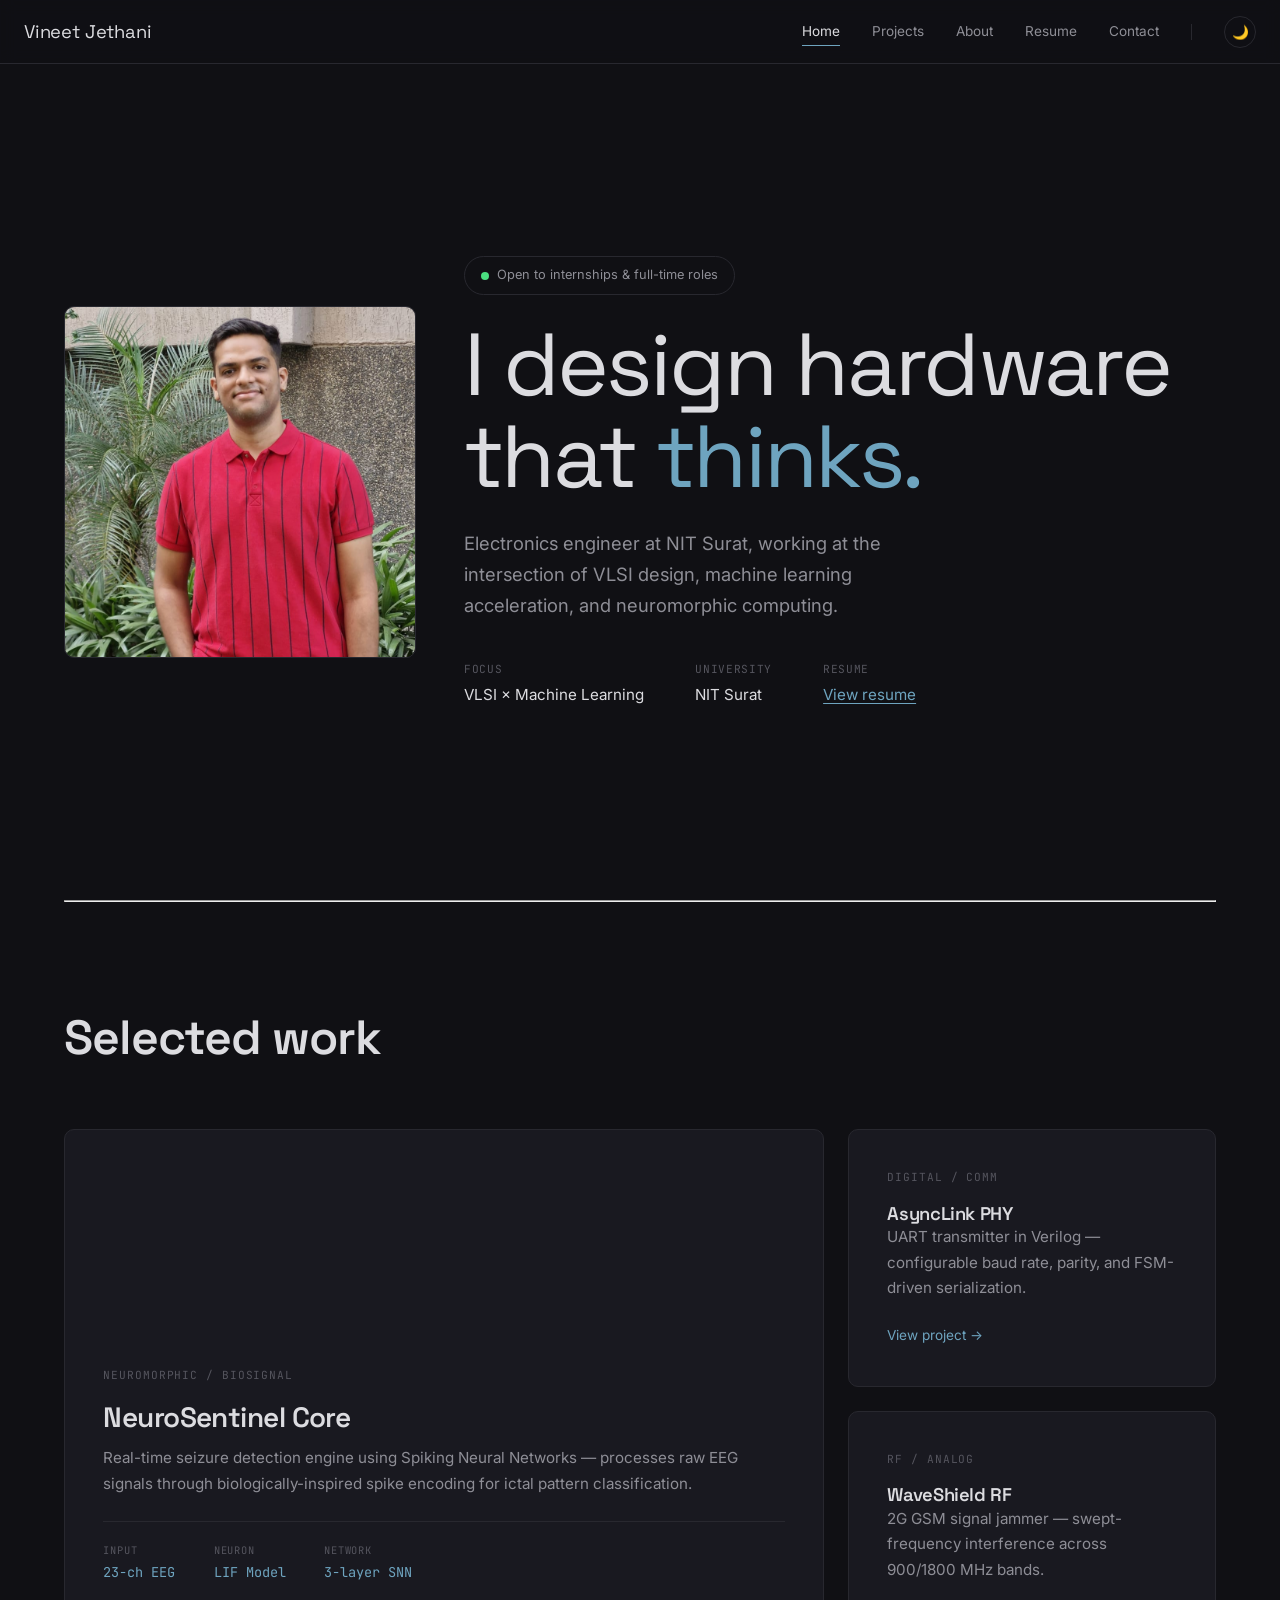
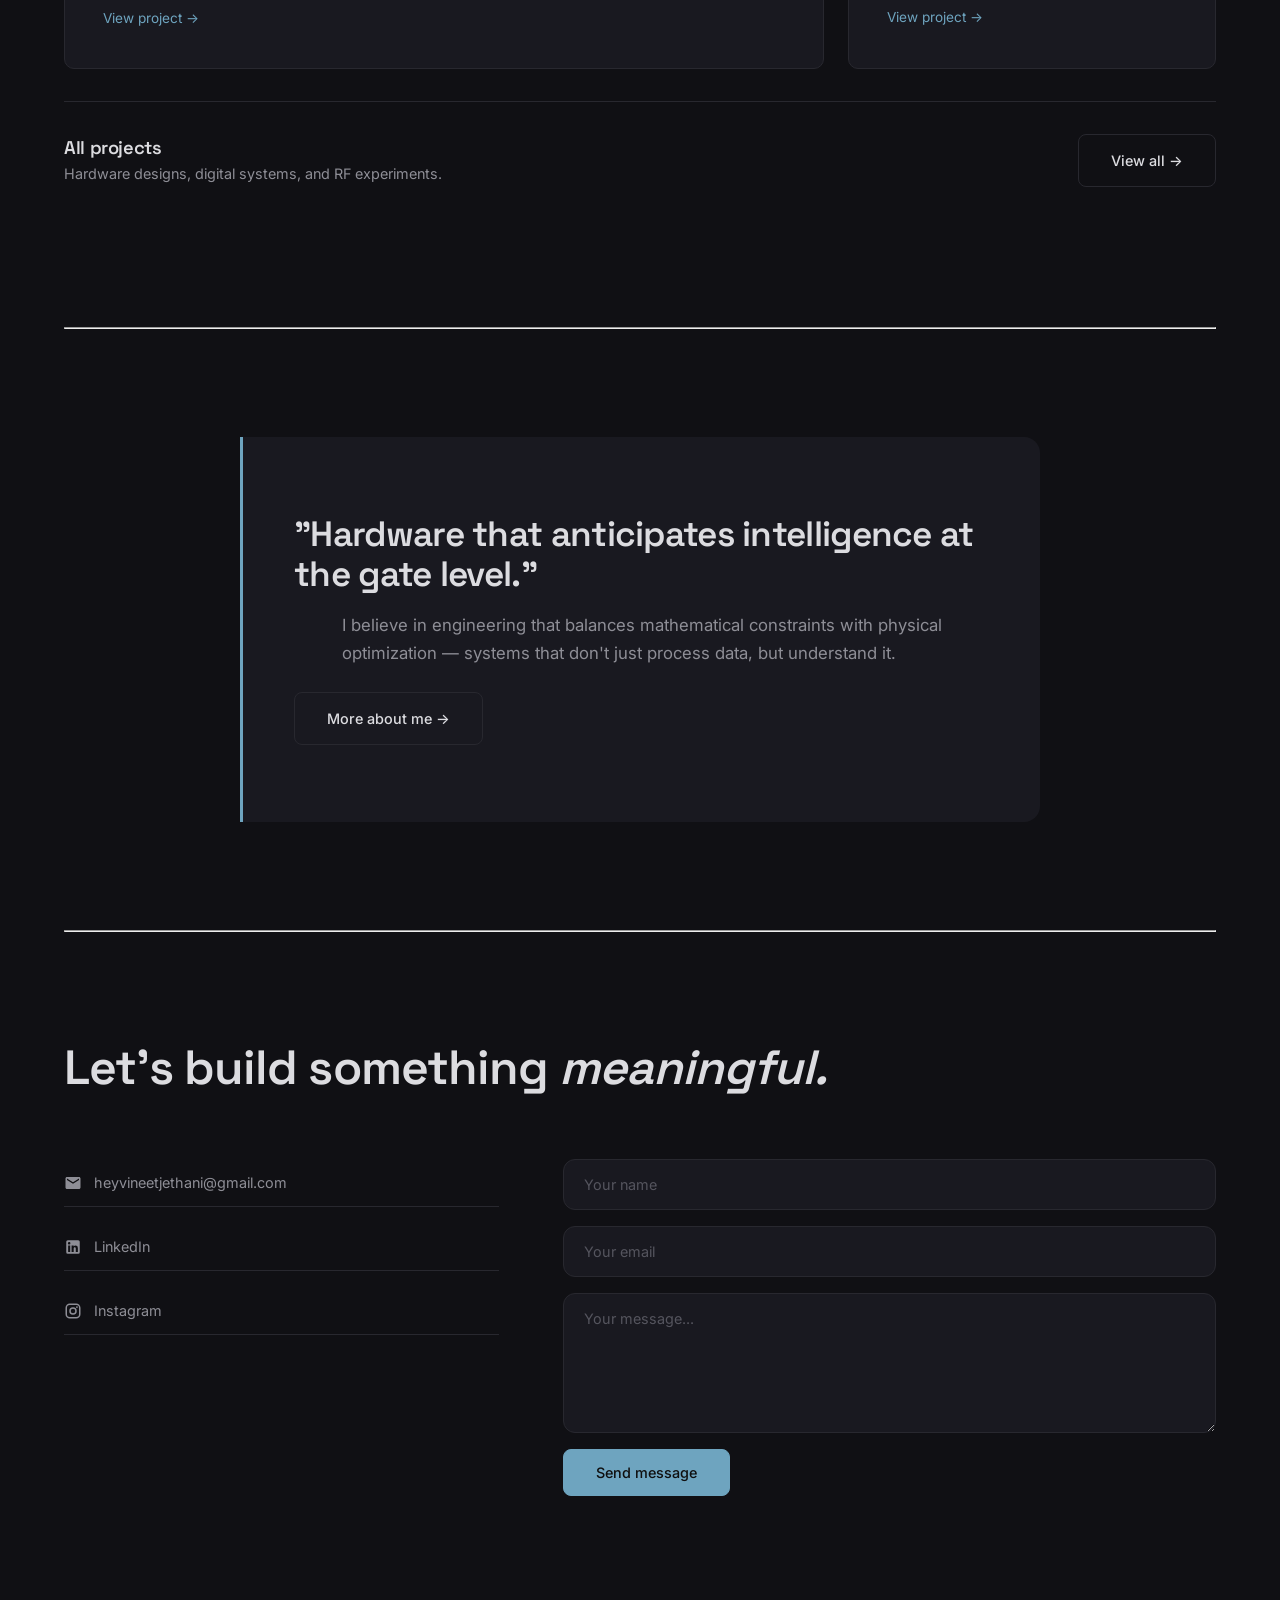
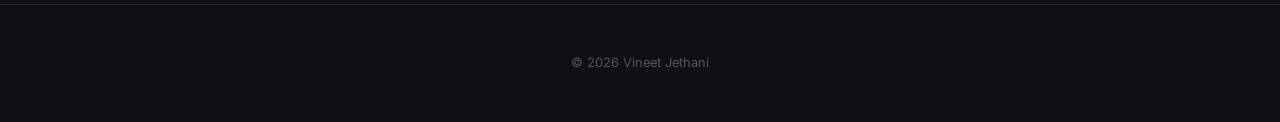
==== commit 4a4156d2: "style: De-AI-ify visual design to match engineering aesthetic" ====
--- a/index.html
+++ b/index.html
@@ -87,24 +87,24 @@
 
             <div class="grid grid-12 reveal-stagger">
 
-                <!-- Featured: Neural Engine -->
+                <!-- Featured: NeuroSentinel Core -->
                 <a href="project_1.html" class="col-span-8 card card-link card-featured reveal">
-                    <div class="card-label">VLSI / ML</div>
-                    <h3>FPGA Neural Engine</h3>
-                    <p>A specialized silicon IP for high-throughput tensor operations, implementing a 5-stage decoupled
-                        vector-scalar module for efficient inference.</p>
+                    <div class="card-label">Neuromorphic / BioSignal</div>
+                    <h3>NeuroSentinel Core</h3>
+                    <p>Real-time seizure detection engine using Spiking Neural Networks — processes raw EEG signals
+                        through biologically-inspired spike encoding for ictal pattern classification.</p>
                     <div class="stat-row">
                         <div class="stat-item">
-                            <span class="stat-label">Latency</span>
-                            <span class="stat-value">1.2 ns</span>
+                            <span class="stat-label">Input</span>
+                            <span class="stat-value">23-ch EEG</span>
                         </div>
                         <div class="stat-item">
-                            <span class="stat-label">Power</span>
-                            <span class="stat-value">45 mW</span>
+                            <span class="stat-label">Neuron</span>
+                            <span class="stat-value">LIF Model</span>
                         </div>
                         <div class="stat-item">
-                            <span class="stat-label">Accuracy</span>
-                            <span class="stat-value">99.2%</span>
+                            <span class="stat-label">Network</span>
+                            <span class="stat-value">3-layer SNN</span>
                         </div>
                     </div>
                     <span class="card-arrow">View project →</span>
@@ -113,16 +113,16 @@
                 <!-- Side stack -->
                 <div class="col-span-4 grid" style="grid-template-rows: 1fr 1fr;">
                     <a href="project_2.html" class="card card-link reveal">
-                        <div class="card-label">Neuromorphic</div>
-                        <h4>RISC-V Core</h4>
-                        <p>Custom 32-bit implementation with hardware security extensions.</p>
+                        <div class="card-label">Digital / Comm</div>
+                        <h4>AsyncLink PHY</h4>
+                        <p>UART transmitter in Verilog — configurable baud rate, parity, and FSM-driven serialization.</p>
                         <span class="card-arrow">View project →</span>
                     </a>
 
                     <a href="project_3.html" class="card card-link reveal">
                         <div class="card-label">RF / Analog</div>
-                        <h4>Mixed-Signal IC</h4>
-                        <p>Precision analog bridge with multi-phase interleaving logic.</p>
+                        <h4>WaveShield RF</h4>
+                        <p>2G GSM signal jammer — swept-frequency interference across 900/1800 MHz bands.</p>
                         <span class="card-arrow">View project →</span>
                     </a>
                 </div>
@@ -132,8 +132,8 @@
                     style="display: flex; align-items: center; justify-content: space-between; padding: 32px 0; border-top: 1px solid var(--border); margin-top: 8px;">
                     <div>
                         <h4>All projects</h4>
-                        <p style="color: var(--text-secondary); font-size: 0.9rem; margin-top: 4px;">RTL designs, ASIC
-                            layouts, and neural hardware.</p>
+                        <p style="color: var(--text-secondary); font-size: 0.9rem; margin-top: 4px;">Hardware designs,
+                            digital systems, and RF experiments.</p>
                     </div>
                     <a href="projects.html" class="btn">View all →</a>
                 </div>
--- a/index.css
+++ b/index.css
@@ -1,20 +1,20 @@
-@import url('https://fonts.googleapis.com/css2?family=Instrument+Serif:ital@0;1&family=Inter:wght@300;400;500;600&family=JetBrains+Mono:wght@400;500&display=swap');
+@import url('https://fonts.googleapis.com/css2?family=Space+Grotesk:wght@400;500;600;700&family=Inter:wght@300;400;500;600&family=JetBrains+Mono:wght@400;500&display=swap');
 
 /* ==========================================================================
    DESIGN TOKENS
    ========================================================================== */
 :root {
-    --bg: #0f0f0f;
-    --bg-elevated: #1a1a1a;
-    --bg-subtle: #242424;
-    --text: #ebebeb;
-    --text-secondary: #999999;
-    --text-muted: #555555;
-    --accent: #e8d5b7;
-    --accent-hover: #f0e2cc;
-    --border: #2a2a2a;
-
-    --font-heading: 'Instrument Serif', Georgia, serif;
+    --bg: #101014;
+    --bg-elevated: #191920;
+    --bg-subtle: #22222a;
+    --text: #dcdce0;
+    --text-secondary: #8e8e96;
+    --text-muted: #55555e;
+    --accent: #6ea4bf;
+    --accent-hover: #89bdd4;
+    --border: #28282f;
+
+    --font-heading: 'Space Grotesk', -apple-system, sans-serif;
     --font-body: 'Inter', -apple-system, sans-serif;
     --font-mono: 'JetBrains Mono', monospace;
 
@@ -26,15 +26,15 @@
 }
 
 [data-theme="light"] {
-    --bg: #f5f0eb;
+    --bg: #f7f7f8;
     --bg-elevated: #ffffff;
-    --bg-subtle: #e8e2db;
-    --text: #1a1a1a;
-    --text-secondary: #666666;
-    --text-muted: #999999;
-    --accent: #8b6f4e;
-    --accent-hover: #6d5639;
-    --border: #ddd5cb;
+    --bg-subtle: #ededf0;
+    --text: #1a1a20;
+    --text-secondary: #5a5a65;
+    --text-muted: #90909a;
+    --accent: #4a7f96;
+    --accent-hover: #3a6a80;
+    --border: #dcdce2;
 }
 
 /* ==========================================================================
@@ -151,7 +151,7 @@
    ========================================================================== */
 h1, h2, h3, h4 {
     font-family: var(--font-heading);
-    font-weight: 400;
+    font-weight: 600;
     line-height: 1.15;
     letter-spacing: -0.02em;
 }
@@ -188,15 +188,15 @@
     display: flex;
     align-items: center;
     justify-content: space-between;
-    background: rgba(15, 15, 15, 0.85);
-    backdrop-filter: blur(12px);
-    -webkit-backdrop-filter: blur(12px);
+    background: rgba(16, 16, 20, 0.85);
+    backdrop-filter: blur(8px);
+    -webkit-backdrop-filter: blur(8px);
     border-bottom: 1px solid var(--border);
     transition: background 0.5s var(--ease-smooth), border-color 0.5s var(--ease-smooth);
 }
 
 [data-theme="light"] .site-nav {
-    background: rgba(245, 240, 235, 0.85);
+    background: rgba(247, 247, 248, 0.85);
 }
 
 .nav-name {
@@ -371,7 +371,7 @@
 .card {
     background: var(--bg-elevated);
     border: 1px solid var(--border);
-    border-radius: 16px;
+    border-radius: 10px;
     padding: clamp(24px, 3vw, 40px);
     transition: border-color 0.4s var(--ease-smooth), transform 0.5s var(--ease-out), box-shadow 0.4s var(--ease-smooth);
     position: relative;
@@ -379,8 +379,8 @@
 
 .card:hover {
     border-color: var(--accent);
-    transform: translateY(-4px);
-    box-shadow: 0 20px 60px rgba(0, 0, 0, 0.15);
+    transform: translateY(-2px);
+    box-shadow: 0 8px 24px rgba(0, 0, 0, 0.15);
 }
 
 .card-link {
@@ -469,7 +469,7 @@
 .profile-image {
     width: 100%;
     aspect-ratio: 1;
-    border-radius: 16px;
+    border-radius: 10px;
     overflow: hidden;
     border: 1px solid var(--border);
 }
@@ -478,13 +478,11 @@
     width: 100%;
     height: 100%;
     object-fit: cover;
-    transition: transform 0.8s var(--ease-out), filter 0.6s var(--ease-smooth);
-    filter: grayscale(30%);
+    transition: transform 0.8s var(--ease-out);
 }
 
 .profile-image:hover img {
-    transform: scale(1.05);
-    filter: grayscale(0%);
+    transform: scale(1.02);
 }
 
 /* ==========================================================================
@@ -511,7 +509,7 @@
 }
 
 .hero h1 em {
-    font-style: italic;
+    font-style: normal;
     color: var(--accent);
 }
 
@@ -589,8 +587,8 @@
    ========================================================================== */
 .reveal {
     opacity: 0;
-    transform: translateY(30px);
-    transition: opacity 0.8s var(--ease-out), transform 0.8s var(--ease-out);
+    transform: translateY(16px);
+    transition: opacity 0.5s var(--ease-out), transform 0.5s var(--ease-out);
 }
 
 .reveal.visible {
@@ -600,11 +598,11 @@
 
 /* Stagger children */
 .reveal-stagger > .reveal:nth-child(1) { transition-delay: 0s; }
-.reveal-stagger > .reveal:nth-child(2) { transition-delay: 0.1s; }
-.reveal-stagger > .reveal:nth-child(3) { transition-delay: 0.2s; }
-.reveal-stagger > .reveal:nth-child(4) { transition-delay: 0.3s; }
-.reveal-stagger > .reveal:nth-child(5) { transition-delay: 0.4s; }
-.reveal-stagger > .reveal:nth-child(6) { transition-delay: 0.5s; }
+.reveal-stagger > .reveal:nth-child(2) { transition-delay: 0.06s; }
+.reveal-stagger > .reveal:nth-child(3) { transition-delay: 0.12s; }
+.reveal-stagger > .reveal:nth-child(4) { transition-delay: 0.18s; }
+.reveal-stagger > .reveal:nth-child(5) { transition-delay: 0.24s; }
+.reveal-stagger > .reveal:nth-child(6) { transition-delay: 0.3s; }
 
 /* Hero text scramble container */
 .scramble-text {
@@ -622,7 +620,7 @@
     font-size: 0.9rem;
     font-weight: 500;
     padding: 14px 32px;
-    border-radius: 100px;
+    border-radius: 8px;
     border: 1px solid var(--border);
     background: transparent;
     color: var(--text);
@@ -1337,19 +1335,20 @@
    CALLOUT SECTION (Philosophy quote)
    ========================================================================== */
 .callout {
-    text-align: center;
-    padding: clamp(60px, 8vw, 100px) clamp(20px, 4vw, 60px);
-    border: 1px dashed var(--border);
-    border-radius: 16px;
+    text-align: left;
+    padding: clamp(40px, 6vw, 80px) clamp(20px, 4vw, 60px);
+    border-left: 3px solid var(--accent);
+    border-radius: 0 16px 16px 0;
+    background: var(--bg-elevated);
     max-width: 800px;
     margin: 0 auto;
 }
 
 .callout h2 {
     font-family: var(--font-heading);
-    font-size: clamp(1.8rem, 3.5vw, 2.5rem);
+    font-size: clamp(1.6rem, 3vw, 2.2rem);
     margin-bottom: 16px;
-    font-style: italic;
+    font-style: normal;
 }
 
 .callout p {
@@ -1527,7 +1526,7 @@
 
 @keyframes pulse-dot {
     0%, 100% { opacity: 1; }
-    50% { opacity: 0.4; }
+    50% { opacity: 0.7; }
 }
 
 /* ==========================================================================
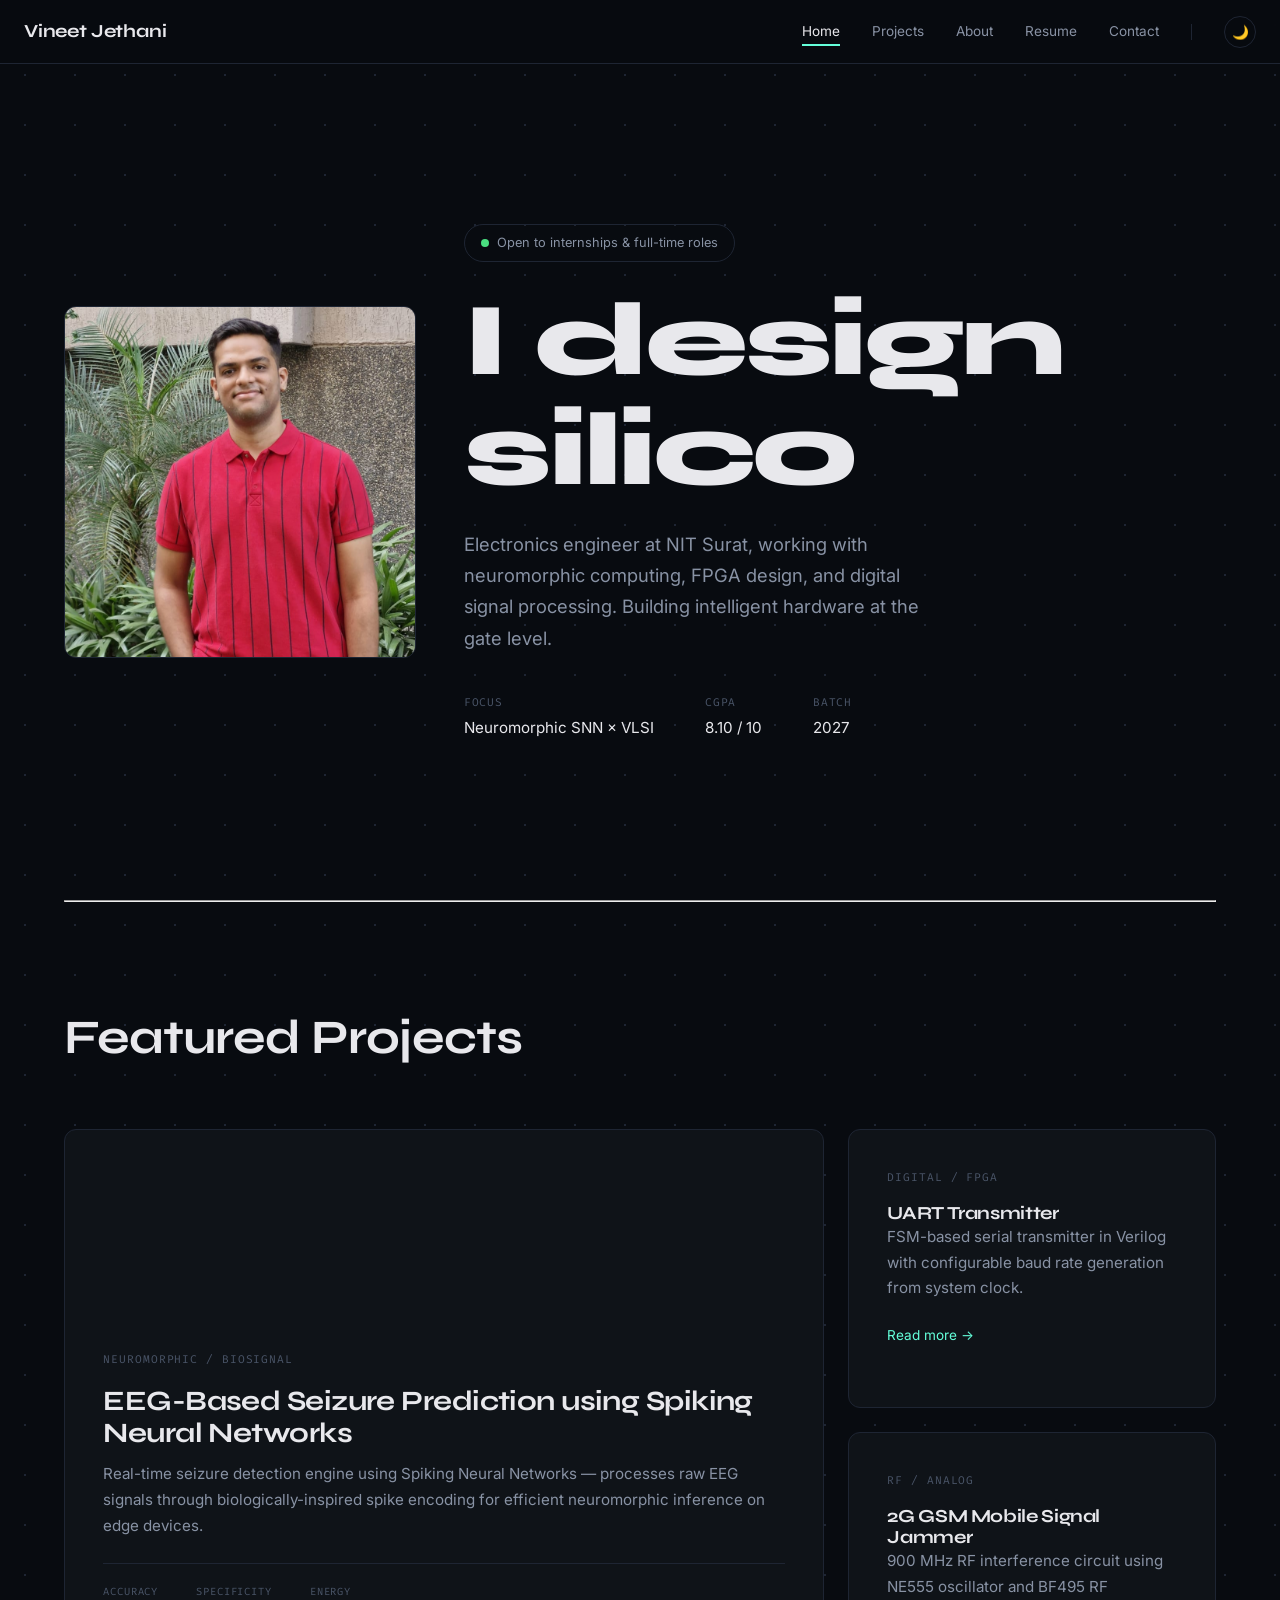
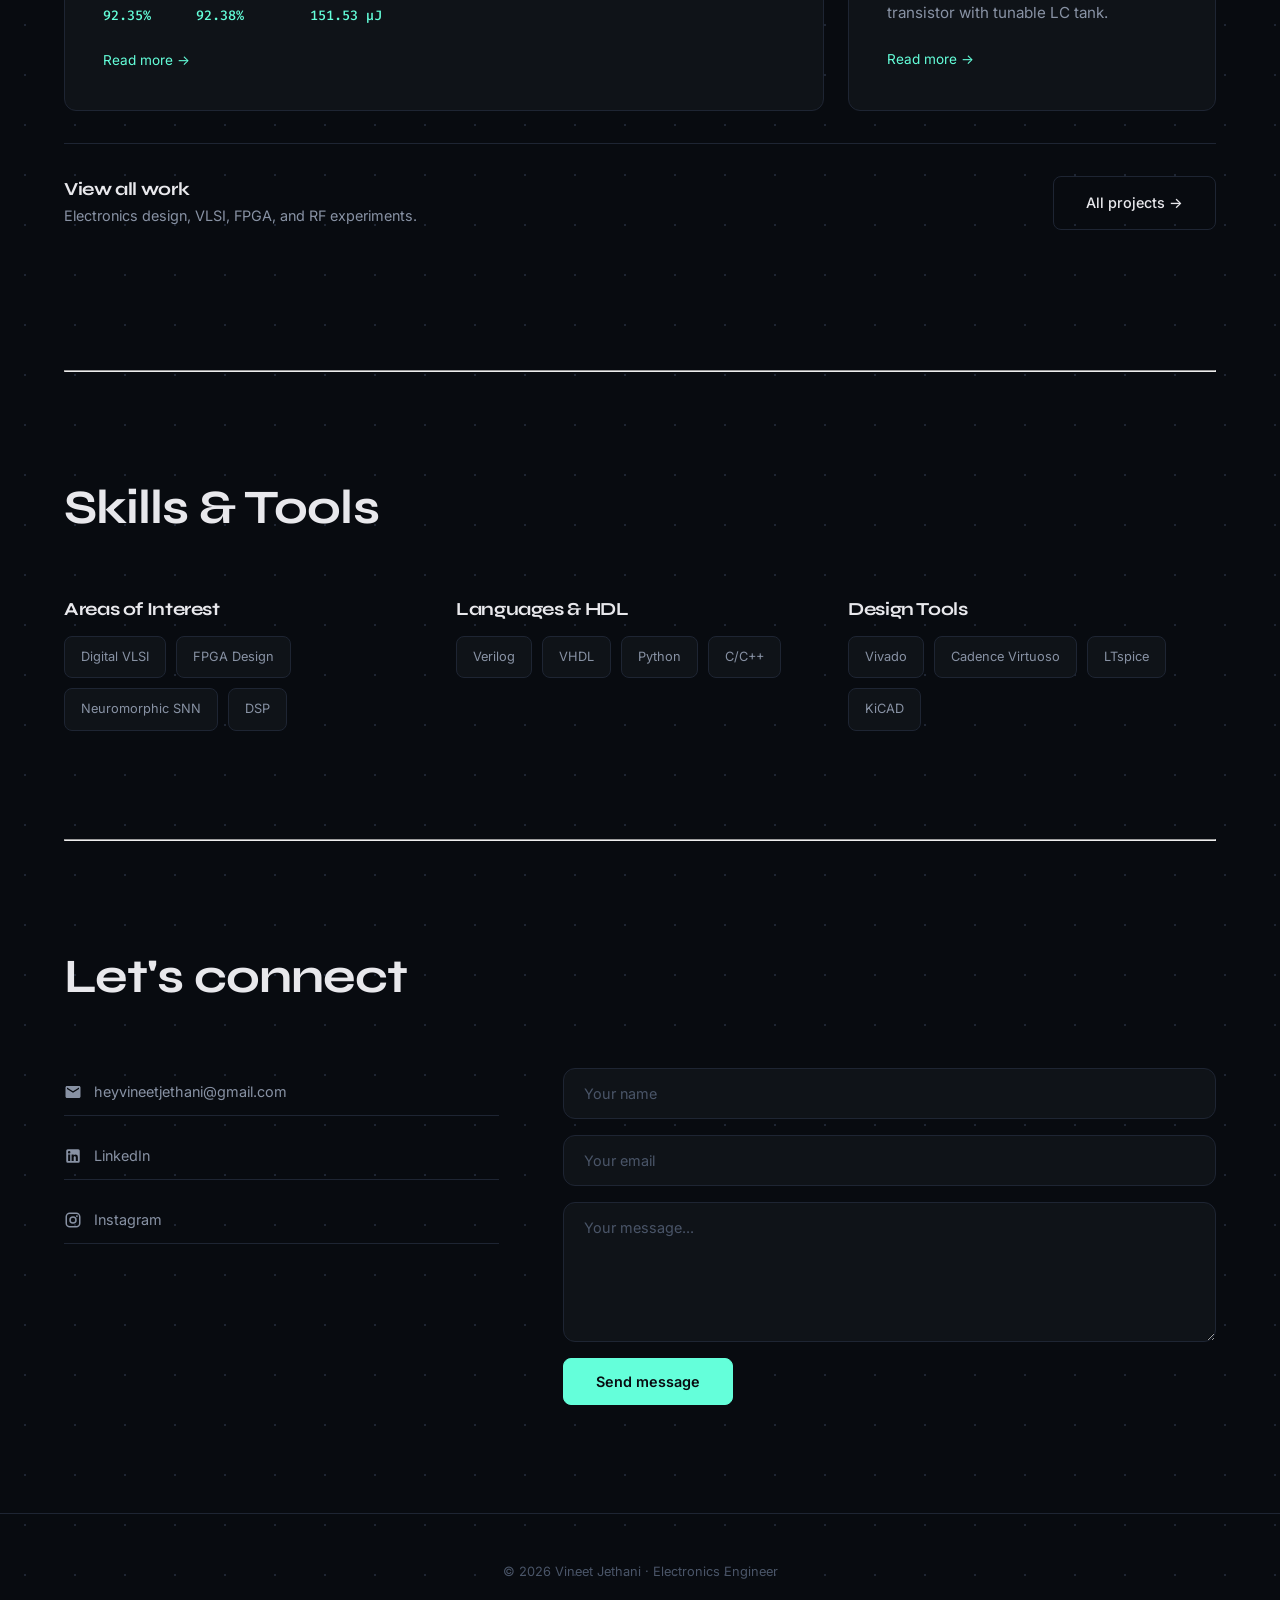
==== commit e6212c7b: "refactor: Complete portfolio redesign — professional human-made aesthetic - Replace AI-generated col" ====
--- a/index.html
+++ b/index.html
@@ -4,9 +4,9 @@
 <head>
     <meta charset="UTF-8">
     <meta name="viewport" content="width=device-width, initial-scale=1.0">
-    <title>Vineet Jethani — Hardware & VLSI Engineer</title>
+    <title>Vineet Jethani — Electronics & VLSI Engineer</title>
     <meta name="description"
-        content="Portfolio of Vineet Jethani — Electronics Engineer specializing in VLSI design, hardware ML acceleration, and neuromorphic computing.">
+        content="Electronics Engineer specializing in neuromorphic computing, FPGA design, and digital signal processing. NIT Surat, B.Tech ECE.">
     <link rel="stylesheet" href="index.css">
 </head>
 
@@ -30,41 +30,39 @@
     </nav>
     <div class="nav-overlay"></div>
 
-    <!-- Hero -->
+    <!-- Hero Section -->
     <section class="hero">
         <div class="container">
             <div class="hero-content">
                 <div class="grid grid-12" style="align-items: center; gap: 48px;">
 
-                    <!-- Profile -->
+                    <!-- Profile Image -->
                     <div class="col-span-4 reveal">
                         <div class="profile-image">
                             <img src="profile.jpeg" alt="Vineet Jethani">
                         </div>
                     </div>
 
-                    <!-- Headline -->
+                    <!-- Hero Content -->
                     <div class="col-span-8 reveal" style="transition-delay: 0.15s;">
                         <div class="availability-banner">
                             <div class="availability-dot"></div>
                             Open to internships & full-time roles
                         </div>
-                        <h1><span class="scramble-text">I design hardware</span><br>that <em>thinks.</em></h1>
-                        <p class="hero-subtitle">Electronics engineer at NIT Surat, working at the intersection of VLSI
-                            design, machine learning acceleration, and neuromorphic computing.</p>
+                        <h1><span class="scramble-text">I design silicon.</span></h1>
+                        <p class="hero-subtitle">Electronics engineer at NIT Surat, working with neuromorphic computing, FPGA design, and digital signal processing. Building intelligent hardware at the gate level.</p>
                         <div class="hero-meta">
                             <div class="hero-meta-item">
                                 <span class="hero-meta-label">Focus</span>
-                                <span class="hero-meta-value">VLSI × Machine Learning</span>
+                                <span class="hero-meta-value">Neuromorphic SNN × VLSI</span>
                             </div>
                             <div class="hero-meta-item">
-                                <span class="hero-meta-label">University</span>
-                                <span class="hero-meta-value">NIT Surat</span>
+                                <span class="hero-meta-label">CGPA</span>
+                                <span class="hero-meta-value">8.10 / 10</span>
                             </div>
                             <div class="hero-meta-item">
-                                <span class="hero-meta-label">Resume</span>
-                                <span class="hero-meta-value"><a href="javascript:void(0)" onclick="openResume()">View
-                                        resume</a></span>
+                                <span class="hero-meta-label">Batch</span>
+                                <span class="hero-meta-value">2027</span>
                             </div>
                         </div>
                     </div>
@@ -74,229 +72,131 @@
         </div>
     </section>
 
-    <!-- Section: Featured Projects -->
+    <!-- Section Divider -->
     <div class="container">
         <hr class="section-divider">
     </div>
 
+    <!-- Featured Projects Section -->
     <section class="page-section">
         <div class="container">
             <div class="section-header reveal">
-                <h2>Selected work</h2>
+                <h2>Featured Projects</h2>
             </div>
 
             <div class="grid grid-12 reveal-stagger">
 
-                <!-- Featured: NeuroSentinel Core -->
+                <!-- Project 1: EEG Seizure Prediction -->
                 <a href="project_1.html" class="col-span-8 card card-link card-featured reveal">
                     <div class="card-label">Neuromorphic / BioSignal</div>
-                    <h3>NeuroSentinel Core</h3>
-                    <p>Real-time seizure detection engine using Spiking Neural Networks — processes raw EEG signals
-                        through biologically-inspired spike encoding for ictal pattern classification.</p>
+                    <h3>EEG-Based Seizure Prediction using Spiking Neural Networks</h3>
+                    <p>Real-time seizure detection engine using Spiking Neural Networks — processes raw EEG signals through biologically-inspired spike encoding for efficient neuromorphic inference on edge devices.</p>
                     <div class="stat-row">
                         <div class="stat-item">
-                            <span class="stat-label">Input</span>
-                            <span class="stat-value">23-ch EEG</span>
+                            <span class="stat-label">Accuracy</span>
+                            <span class="stat-value">92.35%</span>
                         </div>
                         <div class="stat-item">
-                            <span class="stat-label">Neuron</span>
-                            <span class="stat-value">LIF Model</span>
+                            <span class="stat-label">Specificity</span>
+                            <span class="stat-value">92.38%</span>
                         </div>
                         <div class="stat-item">
-                            <span class="stat-label">Network</span>
-                            <span class="stat-value">3-layer SNN</span>
-                        </div>
-                    </div>
-                    <span class="card-arrow">View project →</span>
+                            <span class="stat-label">Energy</span>
+                            <span class="stat-value">151.53 µJ</span>
+                        </div>
+                    </div>
+                    <span class="card-arrow">Read more →</span>
                 </a>
 
-                <!-- Side stack -->
+                <!-- Side Stack -->
                 <div class="col-span-4 grid" style="grid-template-rows: 1fr 1fr;">
+                    <!-- Project 2: UART Transmitter -->
                     <a href="project_2.html" class="card card-link reveal">
-                        <div class="card-label">Digital / Comm</div>
-                        <h4>AsyncLink PHY</h4>
-                        <p>UART transmitter in Verilog — configurable baud rate, parity, and FSM-driven serialization.</p>
-                        <span class="card-arrow">View project →</span>
-                    </a>
-
+                        <div class="card-label">Digital / FPGA</div>
+                        <h4>UART Transmitter</h4>
+                        <p>FSM-based serial transmitter in Verilog with configurable baud rate generation from system clock.</p>
+                        <span class="card-arrow">Read more →</span>
+                    </a>
+
+                    <!-- Project 3: GSM Jammer -->
                     <a href="project_3.html" class="card card-link reveal">
                         <div class="card-label">RF / Analog</div>
-                        <h4>WaveShield RF</h4>
-                        <p>2G GSM signal jammer — swept-frequency interference across 900/1800 MHz bands.</p>
-                        <span class="card-arrow">View project →</span>
-                    </a>
-                </div>
-
-                <!-- All projects CTA -->
+                        <h4>2G GSM Mobile Signal Jammer</h4>
+                        <p>900 MHz RF interference circuit using NE555 oscillator and BF495 RF transistor with tunable LC tank.</p>
+                        <span class="card-arrow">Read more →</span>
+                    </a>
+                </div>
+
+                <!-- All Projects CTA -->
                 <div class="col-span-12 reveal"
                     style="display: flex; align-items: center; justify-content: space-between; padding: 32px 0; border-top: 1px solid var(--border); margin-top: 8px;">
                     <div>
-                        <h4>All projects</h4>
-                        <p style="color: var(--text-secondary); font-size: 0.9rem; margin-top: 4px;">Hardware designs,
-                            digital systems, and RF experiments.</p>
-                    </div>
-                    <a href="projects.html" class="btn">View all →</a>
-                </div>
-
-            </div>
-        </div>
-    </section>
-
-    <!-- Section: Impact Stats (uncomment when ready)
+                        <h4>View all work</h4>
+                        <p style="color: var(--text-secondary); font-size: 0.9rem; margin-top: 4px;">Electronics design, VLSI, FPGA, and RF experiments.</p>
+                    </div>
+                    <a href="projects.html" class="btn">All projects →</a>
+                </div>
+
+            </div>
+        </div>
+    </section>
+
+    <!-- Section Divider -->
     <div class="container">
         <hr class="section-divider">
     </div>
 
+    <!-- Skills Section -->
     <section class="page-section">
         <div class="container">
-            <div class="impact-stats reveal-stagger">
-                <div class="impact-stat reveal">
-                    <div class="impact-number" data-count="3" data-suffix="+">0</div>
-                    <div class="impact-label">Hardware projects</div>
-                </div>
-                <div class="impact-stat reveal">
-                    <div class="impact-number" data-count="2">0</div>
-                    <div class="impact-label">Publications</div>
-                </div>
-                <div class="impact-stat reveal">
-                    <div class="impact-number" data-count="8" data-suffix=".1">0</div>
-                    <div class="impact-label">CGPA at NIT Surat</div>
-                </div>
-                <div class="impact-stat reveal">
-                    <div class="impact-number" data-count="99" data-suffix="%">0</div>
-                    <div class="impact-label">Accelerator accuracy</div>
-                </div>
-            </div>
-        </div>
-    </section>
-    -->
-
-    <!-- Section: Experience (uncomment when ready)
+            <div class="section-header reveal">
+                <h2>Skills & Tools</h2>
+            </div>
+
+            <div class="grid grid-12 reveal-stagger">
+                <div class="col-span-4 reveal">
+                    <h4 style="margin-bottom: 16px;">Areas of Interest</h4>
+                    <div class="skill-tags">
+                        <span class="skill-tag">Digital VLSI</span>
+                        <span class="skill-tag">FPGA Design</span>
+                        <span class="skill-tag">Neuromorphic SNN</span>
+                        <span class="skill-tag">DSP</span>
+                    </div>
+                </div>
+
+                <div class="col-span-4 reveal">
+                    <h4 style="margin-bottom: 16px;">Languages & HDL</h4>
+                    <div class="skill-tags">
+                        <span class="skill-tag">Verilog</span>
+                        <span class="skill-tag">VHDL</span>
+                        <span class="skill-tag">Python</span>
+                        <span class="skill-tag">C/C++</span>
+                    </div>
+                </div>
+
+                <div class="col-span-4 reveal">
+                    <h4 style="margin-bottom: 16px;">Design Tools</h4>
+                    <div class="skill-tags">
+                        <span class="skill-tag">Vivado</span>
+                        <span class="skill-tag">Cadence Virtuoso</span>
+                        <span class="skill-tag">LTspice</span>
+                        <span class="skill-tag">KiCAD</span>
+                    </div>
+                </div>
+            </div>
+        </div>
+    </section>
+
+    <!-- Section Divider -->
     <div class="container">
         <hr class="section-divider">
     </div>
 
-    <section class="page-section">
+    <!-- Contact Section -->
+    <section class="page-section" id="contact">
         <div class="container">
             <div class="section-header reveal">
-                <h2>Experience</h2>
-            </div>
-
-            <div class="grid grid-12">
-                <div class="col-span-7">
-                    <div class="timeline reveal-stagger">
-                        <div class="timeline-item reveal">
-                            <div class="timeline-date">2024 — Present</div>
-                            <h4>NIT Surat</h4>
-                            <div class="timeline-role">B.Tech Electronics Engineering</div>
-                            <p>Specializing in VLSI design and hardware-accelerated machine learning. Research focus on neuromorphic SNN architectures and RISC-V vector extensions.</p>
-                        </div>
-                        <div class="timeline-item reveal">
-                            <div class="timeline-date">2024</div>
-                            <h4>FPGA Neural Accelerator</h4>
-                            <div class="timeline-role">Lead Hardware Designer</div>
-                            <p>Designed and implemented a 5-stage decoupled vector-scalar accelerator achieving 15x inference speedup over baseline CPU architectures.</p>
-                        </div>
-                        <div class="timeline-item reveal">
-                            <div class="timeline-date">2023</div>
-                            <h4>IEEE VLSID Publication</h4>
-                            <div class="timeline-role">First Author</div>
-                            <p>Published novel decoupling mechanism reducing pipeline stalls by 42% in real-time SNN inference workloads.</p>
-                        </div>
-                    </div>
-                </div>
-                <div class="col-span-5">
-                    <div class="section-header reveal">
-                        <h3>Achievements</h3>
-                    </div>
-                    <div class="achievements reveal-stagger">
-                        <div class="achievement-card reveal">
-                            <div class="achievement-icon">📄</div>
-                            <div class="achievement-text">
-                                <h4>IEEE Publication</h4>
-                                <p>Published at VLSID 2024 — top-tier VLSI conference</p>
-                            </div>
-                        </div>
-                        <div class="achievement-card reveal">
-                            <div class="achievement-icon">⚡</div>
-                            <div class="achievement-text">
-                                <h4>15x Inference Speedup</h4>
-                                <p>Custom RISC-V vector accelerator vs baseline CPU</p>
-                            </div>
-                        </div>
-                        <div class="achievement-card reveal">
-                            <div class="achievement-icon">🏆</div>
-                            <div class="achievement-text">
-                                <h4>8.10 CGPA</h4>
-                                <p>NIT Surat — Electronics Engineering</p>
-                            </div>
-                        </div>
-                        <div class="achievement-card reveal">
-                            <div class="achievement-icon">🔬</div>
-                            <div class="achievement-text">
-                                <h4>Sub-μW SNN Core</h4>
-                                <p>12 μW neuromorphic processor for edge AI</p>
-                            </div>
-                        </div>
-                    </div>
-                </div>
-            </div>
-        </div>
-    </section>
-    -->
-
-    <!-- Section: Research (uncomment when ready)
-    <div class="container">
-        <hr class="section-divider">
-    </div>
-
-    <section class="page-section">
-        <div class="container">
-            <div class="section-header reveal">
-                <h2>Research & exploration</h2>
-            </div>
-
-            <div class="grid grid-2 reveal-stagger">
-                <a href="system_architecture.html" class="card card-link reveal">
-                    <h3>Architecture topology</h3>
-                    <p>Visualizing the integration of VLSI, ML, and RF abstraction layers.</p>
-                    <span class="card-arrow">Explore →</span>
-                </a>
-                <a href="research_publications.html" class="card card-link reveal">
-                    <h3>Publications</h3>
-                    <p>Deep dives into ASIC implementation and neural hardware papers.</p>
-                    <span class="card-arrow">Read →</span>
-                </a>
-            </div>
-        </div>
-    </section>
-    -->
-
-    <!-- Section: Philosophy -->
-    <div class="container">
-        <hr class="section-divider">
-    </div>
-
-    <section class="page-section">
-        <div class="container">
-            <div class="callout reveal">
-                <h2>"Hardware that anticipates intelligence at the gate level."</h2>
-                <p>I believe in engineering that balances mathematical constraints with physical optimization — systems
-                    that don't just process data, but understand it.</p>
-                <a href="about.html" class="btn">More about me →</a>
-            </div>
-        </div>
-    </section>
-
-    <!-- Section: Contact -->
-    <div class="container">
-        <hr class="section-divider">
-    </div>
-
-    <section class="page-section" id="contact">
-        <div class="container">
-            <div class="section-header reveal">
-                <h2>Let's build something <em>meaningful.</em></h2>
+                <h2>Let's connect</h2>
             </div>
 
             <div class="contact-grid">
@@ -337,7 +237,7 @@
     <!-- Footer -->
     <footer class="site-footer">
         <div class="container">
-            <p>© 2026 Vineet Jethani</p>
+            <p>© 2026 Vineet Jethani · Electronics Engineer</p>
         </div>
     </footer>
 
@@ -358,12 +258,16 @@
                         <div class="metric-value">NIT Surat</div>
                     </div>
                     <div class="metric-card">
-                        <div class="metric-label">GPA</div>
-                        <div class="metric-value">8.10 CGPA</div>
-                    </div>
-                    <div class="metric-card">
-                        <div class="metric-label">Focus Areas</div>
-                        <div class="metric-value">VLSI, Hardware ML, Neuromorphic SNN</div>
+                        <div class="metric-label">Degree</div>
+                        <div class="metric-value">B.Tech ECE</div>
+                    </div>
+                    <div class="metric-card">
+                        <div class="metric-label">CGPA</div>
+                        <div class="metric-value">8.10 / 10</div>
+                    </div>
+                    <div class="metric-card">
+                        <div class="metric-label">Graduation</div>
+                        <div class="metric-value">July 2027</div>
                     </div>
 
                     <div style="flex-grow: 1;"></div>
@@ -392,4 +296,4 @@
     <script src="script.js"></script>
 </body>
 
-</html>+</html>
--- a/index.css
+++ b/index.css
@@ -1,22 +1,23 @@
-@import url('https://fonts.googleapis.com/css2?family=Space+Grotesk:wght@400;500;600;700&family=Inter:wght@300;400;500;600&family=JetBrains+Mono:wght@400;500&display=swap');
+@import url('https://fonts.googleapis.com/css2?family=Syne:wght@400;700;800&family=Inter:wght@300;400;500;600&family=Fira+Code:wght@400;500&display=swap');
 
 /* ==========================================================================
    DESIGN TOKENS
    ========================================================================== */
 :root {
-    --bg: #101014;
-    --bg-elevated: #191920;
-    --bg-subtle: #22222a;
-    --text: #dcdce0;
-    --text-secondary: #8e8e96;
-    --text-muted: #55555e;
-    --accent: #6ea4bf;
-    --accent-hover: #89bdd4;
-    --border: #28282f;
-
-    --font-heading: 'Space Grotesk', -apple-system, sans-serif;
+    --bg: #080B10;
+    --bg-elevated: #0F1318;
+    --bg-subtle: #161B22;
+    --text: #E8E8EC;
+    --text-secondary: #8892A4;
+    --text-muted: #4A5568;
+    --accent: #64FFDA;
+    --accent-warm: #FFB347;
+    --accent-hover: #4BEBEB;
+    --border: #1E2533;
+
+    --font-heading: 'Syne', -apple-system, sans-serif;
     --font-body: 'Inter', -apple-system, sans-serif;
-    --font-mono: 'JetBrains Mono', monospace;
+    --font-mono: 'Fira Code', monospace;
 
     --ease-out: cubic-bezier(0.16, 1, 0.3, 1);
     --ease-smooth: cubic-bezier(0.4, 0, 0.2, 1);
@@ -26,15 +27,15 @@
 }
 
 [data-theme="light"] {
-    --bg: #f7f7f8;
-    --bg-elevated: #ffffff;
-    --bg-subtle: #ededf0;
-    --text: #1a1a20;
-    --text-secondary: #5a5a65;
-    --text-muted: #90909a;
-    --accent: #4a7f96;
-    --accent-hover: #3a6a80;
-    --border: #dcdce2;
+    --bg: #F0F2F5;
+    --bg-elevated: #FFFFFF;
+    --bg-subtle: #EFF1F5;
+    --text: #0A0A0B;
+    --text-secondary: #4A5568;
+    --text-muted: #8892A4;
+    --accent: #0D6E5A;
+    --accent-hover: #0B5547;
+    --border: #D8DCDE;
 }
 
 /* ==========================================================================
@@ -55,6 +56,8 @@
 
 body {
     background-color: var(--bg);
+    background-image: radial-gradient(circle, var(--border) 1px, transparent 1px);
+    background-size: 50px 50px;
     color: var(--text);
     font-family: var(--font-body);
     line-height: 1.6;
@@ -62,6 +65,10 @@
     transition: background-color 0.5s var(--ease-smooth), color 0.5s var(--ease-smooth);
 }
 
+[data-theme="light"] body {
+    background-image: radial-gradient(circle, rgba(0, 0, 0, 0.05) 1px, transparent 1px);
+}
+
 a {
     color: var(--accent);
     text-decoration: none;
@@ -75,6 +82,12 @@
 img {
     max-width: 100%;
     display: block;
+}
+
+/* Custom cursor */
+::selection {
+    background: var(--accent);
+    color: var(--bg);
 }
 
 /* ==========================================================================
@@ -107,7 +120,7 @@
 .page-header h1 {
     font-family: var(--font-heading);
     font-size: clamp(2.5rem, 6vw, 4.5rem);
-    font-weight: 400;
+    font-weight: 700;
     line-height: 1.1;
     letter-spacing: -0.02em;
     color: var(--text);
@@ -151,9 +164,13 @@
    ========================================================================== */
 h1, h2, h3, h4 {
     font-family: var(--font-heading);
-    font-weight: 600;
+    font-weight: 700;
     line-height: 1.15;
     letter-spacing: -0.02em;
+}
+
+h1 {
+    font-weight: 800;
 }
 
 h2 {
@@ -188,7 +205,7 @@
     display: flex;
     align-items: center;
     justify-content: space-between;
-    background: rgba(16, 16, 20, 0.85);
+    background: rgba(8, 11, 16, 0.9);
     backdrop-filter: blur(8px);
     -webkit-backdrop-filter: blur(8px);
     border-bottom: 1px solid var(--border);
@@ -196,19 +213,20 @@
 }
 
 [data-theme="light"] .site-nav {
-    background: rgba(247, 247, 248, 0.85);
+    background: rgba(240, 242, 245, 0.9);
 }
 
 .nav-name {
     font-family: var(--font-heading);
     font-size: 1.15rem;
+    font-weight: 700;
     color: var(--text);
     text-decoration: none;
     letter-spacing: -0.01em;
 }
 
 .nav-name:hover {
-    color: var(--text);
+    color: var(--accent);
 }
 
 .nav-links {
@@ -232,7 +250,7 @@
     bottom: 0;
     left: 0;
     width: 0;
-    height: 1px;
+    height: 2px;
     background: var(--accent);
     transition: width 0.4s var(--ease-out);
 }
@@ -270,7 +288,7 @@
 
 .theme-toggle:hover {
     border-color: var(--accent);
-    color: var(--text);
+    color: var(--accent);
 }
 
 /* Hamburger button */
@@ -371,16 +389,16 @@
 .card {
     background: var(--bg-elevated);
     border: 1px solid var(--border);
-    border-radius: 10px;
+    border-radius: 12px;
     padding: clamp(24px, 3vw, 40px);
-    transition: border-color 0.4s var(--ease-smooth), transform 0.5s var(--ease-out), box-shadow 0.4s var(--ease-smooth);
+    transition: border-color 0.4s var(--ease-smooth), transform 0.4s var(--ease-out), box-shadow 0.4s var(--ease-smooth);
     position: relative;
 }
 
 .card:hover {
     border-color: var(--accent);
-    transform: translateY(-2px);
-    box-shadow: 0 8px 24px rgba(0, 0, 0, 0.15);
+    transform: translateY(-4px);
+    box-shadow: 0 0 20px rgba(100, 255, 218, 0.15);
 }
 
 .card-link {
@@ -404,6 +422,7 @@
 
 .card h3 {
     margin-bottom: 12px;
+    color: var(--text);
 }
 
 .card p {
@@ -441,6 +460,7 @@
     margin-top: 24px;
     padding-top: 20px;
     border-top: 1px solid var(--border);
+    flex-wrap: wrap;
 }
 
 .stat-item {
@@ -461,6 +481,7 @@
     font-family: var(--font-mono);
     font-size: 0.85rem;
     color: var(--accent);
+    font-weight: 500;
 }
 
 /* ==========================================================================
@@ -469,7 +490,7 @@
 .profile-image {
     width: 100%;
     aspect-ratio: 1;
-    border-radius: 10px;
+    border-radius: 12px;
     overflow: hidden;
     border: 1px solid var(--border);
 }
@@ -492,7 +513,8 @@
     min-height: 100vh;
     display: flex;
     align-items: center;
-    padding-top: 64px; /* nav height */
+    padding-top: 64px;
+    position: relative;
 }
 
 .hero-content {
@@ -501,8 +523,8 @@
 
 .hero h1 {
     font-family: var(--font-heading);
-    font-size: clamp(3rem, 8vw, 5.5rem);
-    font-weight: 400;
+    font-size: clamp(3.5rem, 9vw, 6.5rem);
+    font-weight: 800;
     line-height: 1.05;
     letter-spacing: -0.03em;
     margin-bottom: 24px;
@@ -603,11 +625,6 @@
 .reveal-stagger > .reveal:nth-child(4) { transition-delay: 0.18s; }
 .reveal-stagger > .reveal:nth-child(5) { transition-delay: 0.24s; }
 .reveal-stagger > .reveal:nth-child(6) { transition-delay: 0.3s; }
-
-/* Hero text scramble container */
-.scramble-text {
-    display: inline-block;
-}
 
 /* ==========================================================================
    CTA / BUTTONS
@@ -638,13 +655,14 @@
 .btn-primary {
     background: var(--accent);
     border-color: var(--accent);
-    color: #0f0f0f;
+    color: var(--bg);
+    font-weight: 600;
 }
 
 .btn-primary:hover {
     background: var(--accent-hover);
     border-color: var(--accent-hover);
-    color: #0f0f0f;
+    color: var(--bg);
     transform: translateY(-2px);
 }
 
@@ -719,6 +737,7 @@
 .contact-form input:focus,
 .contact-form textarea:focus {
     border-color: var(--accent);
+    box-shadow: 0 0 8px rgba(100, 255, 218, 0.1);
 }
 
 .contact-form textarea {
@@ -843,6 +862,7 @@
 .metric-value {
     font-size: 0.95rem;
     color: var(--text);
+    font-weight: 500;
 }
 
 .resume-viewer {
@@ -903,11 +923,13 @@
 .btn-primary-modal {
     background: var(--accent);
     border: 1px solid var(--accent);
-    color: #0f0f0f;
+    color: var(--bg);
+    font-weight: 600;
 }
 
 .btn-primary-modal:hover {
     background: var(--accent-hover);
+    border-color: var(--accent-hover);
 }
 
 .btn-outline {
@@ -947,7 +969,7 @@
     justify-content: center;
     opacity: 0;
     transform: translateY(10px);
-    transition: opacity 0.4s, transform 0.4s, border-color 0.3s;
+    transition: opacity 0.4s, transform 0.4s, border-color 0.3s, box-shadow 0.3s;
     pointer-events: none;
 }
 
@@ -959,7 +981,8 @@
 
 #back-to-top:hover {
     border-color: var(--accent);
-    color: var(--text);
+    color: var(--accent);
+    box-shadow: 0 0 12px rgba(100, 255, 218, 0.2);
 }
 
 /* ==========================================================================
@@ -991,7 +1014,7 @@
 .paper-header h1 {
     font-family: var(--font-heading);
     font-size: clamp(2.2rem, 5vw, 3.2rem);
-    font-weight: 400;
+    font-weight: 800;
     line-height: 1.1;
     margin-bottom: 16px;
 }
@@ -1042,10 +1065,12 @@
     letter-spacing: 0.06em;
     text-transform: uppercase;
     color: var(--text-muted);
+    font-weight: 500;
 }
 
 .data-table .highlight {
     color: var(--accent);
+    font-weight: 500;
 }
 
 /* Diagram box */
@@ -1063,6 +1088,8 @@
     font-size: 0.7rem;
     color: var(--text-muted);
     margin-bottom: 24px;
+    text-transform: uppercase;
+    letter-spacing: 0.05em;
 }
 
 .diagram-flow {
@@ -1084,6 +1111,7 @@
 .diagram-node.active {
     border-color: var(--accent);
     color: var(--accent);
+    background: rgba(100, 255, 218, 0.05);
 }
 
 .diagram-connector {
@@ -1097,6 +1125,7 @@
     display: grid;
     grid-template-columns: repeat(auto-fit, minmax(150px, 1fr));
     gap: 16px;
+    margin-top: 24px;
 }
 
 .result-card {
@@ -1120,219 +1149,37 @@
     font-size: 1.3rem;
     color: var(--accent);
     font-family: var(--font-heading);
-}
-
-/* ==========================================================================
-   PUBLICATIONS
-   ========================================================================== */
-.pub-card {
-    border-left: 2px solid var(--accent);
-    padding-left: clamp(20px, 3vw, 40px);
-    margin-bottom: 48px;
-}
-
-.pub-meta {
-    font-family: var(--font-mono);
-    font-size: 0.75rem;
-    color: var(--text-muted);
-    text-transform: uppercase;
-    letter-spacing: 0.04em;
-    margin-bottom: 12px;
-}
-
-.pub-title {
-    font-family: var(--font-heading);
-    font-size: 1.4rem;
-    margin-bottom: 12px;
-}
-
-.pub-abstract {
-    color: var(--text-secondary);
-    font-size: 0.95rem;
-    line-height: 1.7;
-    margin-bottom: 16px;
-}
-
-.pub-actions {
-    display: flex;
-    gap: 16px;
-    align-items: center;
-}
-
-.pub-actions a,
-.pub-actions button {
-    font-size: 0.8rem;
-}
-
-.bibtex-btn {
-    background: none;
-    border: 1px solid var(--border);
-    color: var(--text-muted);
-    padding: 6px 14px;
-    border-radius: 6px;
-    font-family: var(--font-mono);
-    font-size: 0.7rem;
-    cursor: pointer;
-    transition: all 0.3s;
-}
-
-.bibtex-btn:hover {
-    border-color: var(--accent);
-    color: var(--accent);
-}
-
-/* ==========================================================================
-   SKILLS
-   ========================================================================== */
-.skill-group {
-    margin-bottom: 40px;
-}
-
-.skill-group h2 {
-    font-family: var(--font-heading);
-    font-size: 1.25rem;
-    margin-bottom: 20px;
-    padding-left: 16px;
-    border-left: 2px solid var(--accent);
-}
-
+    font-weight: 700;
+}
+
+/* ==========================================================================
+   SKILL TAGS
+   ========================================================================== */
 .skill-tags {
     display: flex;
     flex-wrap: wrap;
     gap: 10px;
+    margin-top: 16px;
 }
 
 .skill-tag {
     background: var(--bg-elevated);
     border: 1px solid var(--border);
-    padding: 10px 20px;
+    padding: 10px 16px;
     border-radius: 8px;
-    font-size: 0.85rem;
+    font-size: 0.8rem;
     color: var(--text-secondary);
     transition: border-color 0.3s, color 0.3s, transform 0.3s;
 }
 
 .skill-tag:hover {
     border-color: var(--accent);
-    color: var(--text);
+    color: var(--accent);
     transform: translateY(-2px);
 }
 
 /* ==========================================================================
-   ABOUT / PROCESS STEPS
-   ========================================================================== */
-.step-card {
-    display: grid;
-    grid-template-columns: 60px 1fr;
-    gap: 24px;
-    align-items: start;
-    margin-bottom: 32px;
-}
-
-.step-number {
-    font-family: var(--font-heading);
-    font-size: 2.5rem;
-    color: var(--accent);
-    opacity: 0.3;
-    line-height: 1;
-}
-
-.step-content h3 {
-    margin-bottom: 8px;
-}
-
-.step-content p {
-    color: var(--text-secondary);
-    font-size: 0.95rem;
-    line-height: 1.7;
-}
-
-.step-connector {
-    width: 1px;
-    height: 40px;
-    background: linear-gradient(to bottom, var(--border), transparent);
-    margin-left: 29px;
-}
-
-/* ==========================================================================
-   ARCHITECTURE NODES
-   ========================================================================== */
-.arch-nodes {
-    display: flex;
-    flex-wrap: wrap;
-    justify-content: center;
-    gap: 20px;
-    padding: 60px 20px;
-}
-
-.arch-node {
-    background: var(--bg-elevated);
-    border: 1px solid var(--border);
-    border-radius: 12px;
-    padding: 24px 32px;
-    text-align: center;
-    transition: border-color 0.3s, transform 0.4s var(--ease-out);
-    min-width: 160px;
-}
-
-.arch-node:hover {
-    border-color: var(--accent);
-    transform: translateY(-4px);
-}
-
-.arch-node .node-label {
-    font-family: var(--font-mono);
-    font-size: 0.6rem;
-    text-transform: uppercase;
-    letter-spacing: 0.06em;
-    color: var(--text-muted);
-    margin-bottom: 8px;
-}
-
-.arch-connector {
-    display: flex;
-    align-items: center;
-    color: var(--border);
-    font-size: 1.2rem;
-}
-
-/* ==========================================================================
-   LAB EXPERIMENTS
-   ========================================================================== */
-.lab-card {
-    background: var(--bg-elevated);
-    border: 1px solid var(--border);
-    border-radius: 12px;
-    padding: 28px;
-    transition: border-color 0.3s, transform 0.4s var(--ease-out);
-}
-
-.lab-card:hover {
-    border-color: var(--accent);
-    transform: translateY(-4px);
-}
-
-.lab-status {
-    font-family: var(--font-mono);
-    font-size: 0.65rem;
-    text-transform: uppercase;
-    letter-spacing: 0.06em;
-    color: var(--accent);
-    margin-bottom: 10px;
-}
-
-.lab-card h4 {
-    margin-bottom: 8px;
-}
-
-.lab-card p {
-    font-size: 0.9rem;
-    color: var(--text-secondary);
-    line-height: 1.6;
-}
-
-/* ==========================================================================
-   CALLOUT SECTION (Philosophy quote)
+   CALLOUT SECTION
    ========================================================================== */
 .callout {
     text-align: left;
@@ -1360,148 +1207,6 @@
 }
 
 /* ==========================================================================
-   EXPERIENCE TIMELINE
-   ========================================================================== */
-.timeline {
-    position: relative;
-    padding-left: 32px;
-}
-
-.timeline::before {
-    content: '';
-    position: absolute;
-    left: 0;
-    top: 8px;
-    bottom: 8px;
-    width: 1px;
-    background: var(--border);
-}
-
-.timeline-item {
-    position: relative;
-    padding-bottom: 36px;
-}
-
-.timeline-item:last-child {
-    padding-bottom: 0;
-}
-
-.timeline-item::before {
-    content: '';
-    position: absolute;
-    left: -36px;
-    top: 8px;
-    width: 9px;
-    height: 9px;
-    border-radius: 50%;
-    background: var(--accent);
-    border: 2px solid var(--bg);
-    box-shadow: 0 0 0 2px var(--accent);
-}
-
-.timeline-date {
-    font-family: var(--font-mono);
-    font-size: 0.7rem;
-    letter-spacing: 0.04em;
-    text-transform: uppercase;
-    color: var(--text-muted);
-    margin-bottom: 6px;
-}
-
-.timeline-item h4 {
-    margin-bottom: 4px;
-}
-
-.timeline-role {
-    color: var(--accent);
-    font-size: 0.85rem;
-    margin-bottom: 8px;
-}
-
-.timeline-item p {
-    font-size: 0.9rem;
-    color: var(--text-secondary);
-    line-height: 1.6;
-}
-
-/* ==========================================================================
-   IMPACT STATS
-   ========================================================================== */
-.impact-stats {
-    display: grid;
-    grid-template-columns: repeat(4, 1fr);
-    gap: 20px;
-    text-align: center;
-}
-
-.impact-stat {
-    padding: 32px 16px;
-    border: 1px solid var(--border);
-    border-radius: 12px;
-    transition: border-color 0.3s, transform 0.4s var(--ease-out);
-}
-
-.impact-stat:hover {
-    border-color: var(--accent);
-    transform: translateY(-4px);
-}
-
-.impact-number {
-    font-family: var(--font-heading);
-    font-size: clamp(2rem, 4vw, 3rem);
-    color: var(--accent);
-    line-height: 1;
-    margin-bottom: 8px;
-}
-
-.impact-label {
-    font-size: 0.8rem;
-    color: var(--text-secondary);
-}
-
-/* ==========================================================================
-   ACHIEVEMENT BADGES
-   ========================================================================== */
-.achievements {
-    display: grid;
-    grid-template-columns: repeat(auto-fit, minmax(280px, 1fr));
-    gap: 16px;
-}
-
-.achievement-card {
-    display: flex;
-    align-items: flex-start;
-    gap: 16px;
-    padding: 20px 24px;
-    background: var(--bg-elevated);
-    border: 1px solid var(--border);
-    border-radius: 12px;
-    transition: border-color 0.3s;
-}
-
-.achievement-card:hover {
-    border-color: var(--accent);
-}
-
-.achievement-icon {
-    font-size: 1.5rem;
-    flex-shrink: 0;
-    line-height: 1;
-    margin-top: 2px;
-}
-
-.achievement-text h4 {
-    font-size: 0.95rem;
-    margin-bottom: 4px;
-}
-
-.achievement-text p {
-    font-size: 0.8rem;
-    color: var(--text-secondary);
-    line-height: 1.5;
-}
-
-/* ==========================================================================
    AVAILABILITY BANNER
    ========================================================================== */
 .availability-banner {
@@ -1536,31 +1241,29 @@
 
 .text-center { text-align: center; }
 
-.spacer-nav { height: 64px; } /* push content below fixed nav */
-
-/* ==========================================================================
-   COMPREHENSIVE MOBILE RESPONSIVENESS
-   ========================================================================== */
-
-/* Tablet */
+.spacer-nav { height: 64px; }
+
+/* ==========================================================================
+   MOBILE RESPONSIVENESS
+   ========================================================================== */
+
 @media (max-width: 1024px) {
     :root {
         --gutter: 20px;
     }
-    
+
     .hero h1 {
         font-size: clamp(2.5rem, 6vw, 4rem);
     }
-
-    .impact-stats {
-        grid-template-columns: repeat(2, 1fr);
-    }
-}
-
-/* Mobile */
+}
+
 @media (max-width: 768px) {
     :root {
         --gutter: 16px;
+    }
+
+    body {
+        background-size: 40px 40px;
     }
 
     .hero {
@@ -1591,7 +1294,6 @@
         gap: 24px;
     }
 
-    /* Grid overrides */
     .grid-12 {
         display: flex;
         flex-direction: column;
@@ -1605,7 +1307,6 @@
         width: 100%;
     }
 
-    /* Cards */
     .card {
         padding: 20px;
         border-radius: 12px;
@@ -1616,7 +1317,7 @@
     }
 
     .card:hover {
-        transform: none; /* disable lift on touch */
+        transform: none;
     }
 
     .stat-row {
@@ -1624,7 +1325,6 @@
         flex-wrap: wrap;
     }
 
-    /* Section spacing */
     .page-section {
         padding: clamp(48px, 8vh, 80px) 0;
     }
@@ -1633,12 +1333,10 @@
         margin-bottom: 32px;
     }
 
-    /* Contact */
     .contact-grid {
         grid-template-columns: 1fr;
     }
 
-    /* Callout */
     .callout {
         padding: 40px 20px;
     }
@@ -1647,27 +1345,6 @@
         font-size: clamp(1.4rem, 5vw, 2rem);
     }
 
-    /* Impact stats */
-    .impact-stats {
-        grid-template-columns: repeat(2, 1fr);
-        gap: 12px;
-    }
-
-    .impact-stat {
-        padding: 24px 12px;
-    }
-
-    /* Achievements */
-    .achievements {
-        grid-template-columns: 1fr;
-    }
-
-    /* Timeline */
-    .timeline {
-        padding-left: 24px;
-    }
-
-    /* Project detail pages */
     .paper-content {
         padding-top: calc(64px + 32px);
         padding-bottom: 80px;
@@ -1695,7 +1372,6 @@
         padding: 10px 8px 10px 0;
     }
 
-    /* Modal */
     .modal-content {
         width: 100vw;
         height: 100vh;
@@ -1714,27 +1390,6 @@
         padding: 20px;
     }
 
-    /* Architecture nodes */
-    .arch-nodes {
-        flex-direction: column;
-        align-items: center;
-    }
-
-    .arch-connector {
-        transform: rotate(90deg);
-    }
-
-    /* Results cards */
-    .result-cards {
-        grid-template-columns: 1fr !important;
-    }
-
-    /* Paper two-column grids */
-    .paper-section .grid-2 {
-        grid-template-columns: 1fr;
-    }
-
-    /* Back to top */
     #back-to-top {
         bottom: 20px;
         right: 20px;
@@ -1742,18 +1397,15 @@
         height: 40px;
     }
 
-    /* Footer */
     .site-footer {
         padding: 32px 0;
     }
 
-    /* Projects grid */
     .page-section .grid[style*="auto-fill"] {
         grid-template-columns: 1fr !important;
     }
 }
 
-/* Small phones */
 @media (max-width: 400px) {
     .hero h1 {
         font-size: 1.8rem;
@@ -1764,19 +1416,6 @@
         gap: 16px;
     }
 
-    .impact-stats {
-        grid-template-columns: 1fr 1fr;
-        gap: 8px;
-    }
-
-    .impact-stat {
-        padding: 20px 8px;
-    }
-
-    .impact-number {
-        font-size: 1.5rem;
-    }
-
     .btn {
         padding: 12px 24px;
         font-size: 0.85rem;
@@ -1791,7 +1430,7 @@
     }
 
     .skill-tag {
-        padding: 8px 14px;
-        font-size: 0.8rem;
-    }
-}
+        padding: 8px 12px;
+        font-size: 0.75rem;
+    }
+}
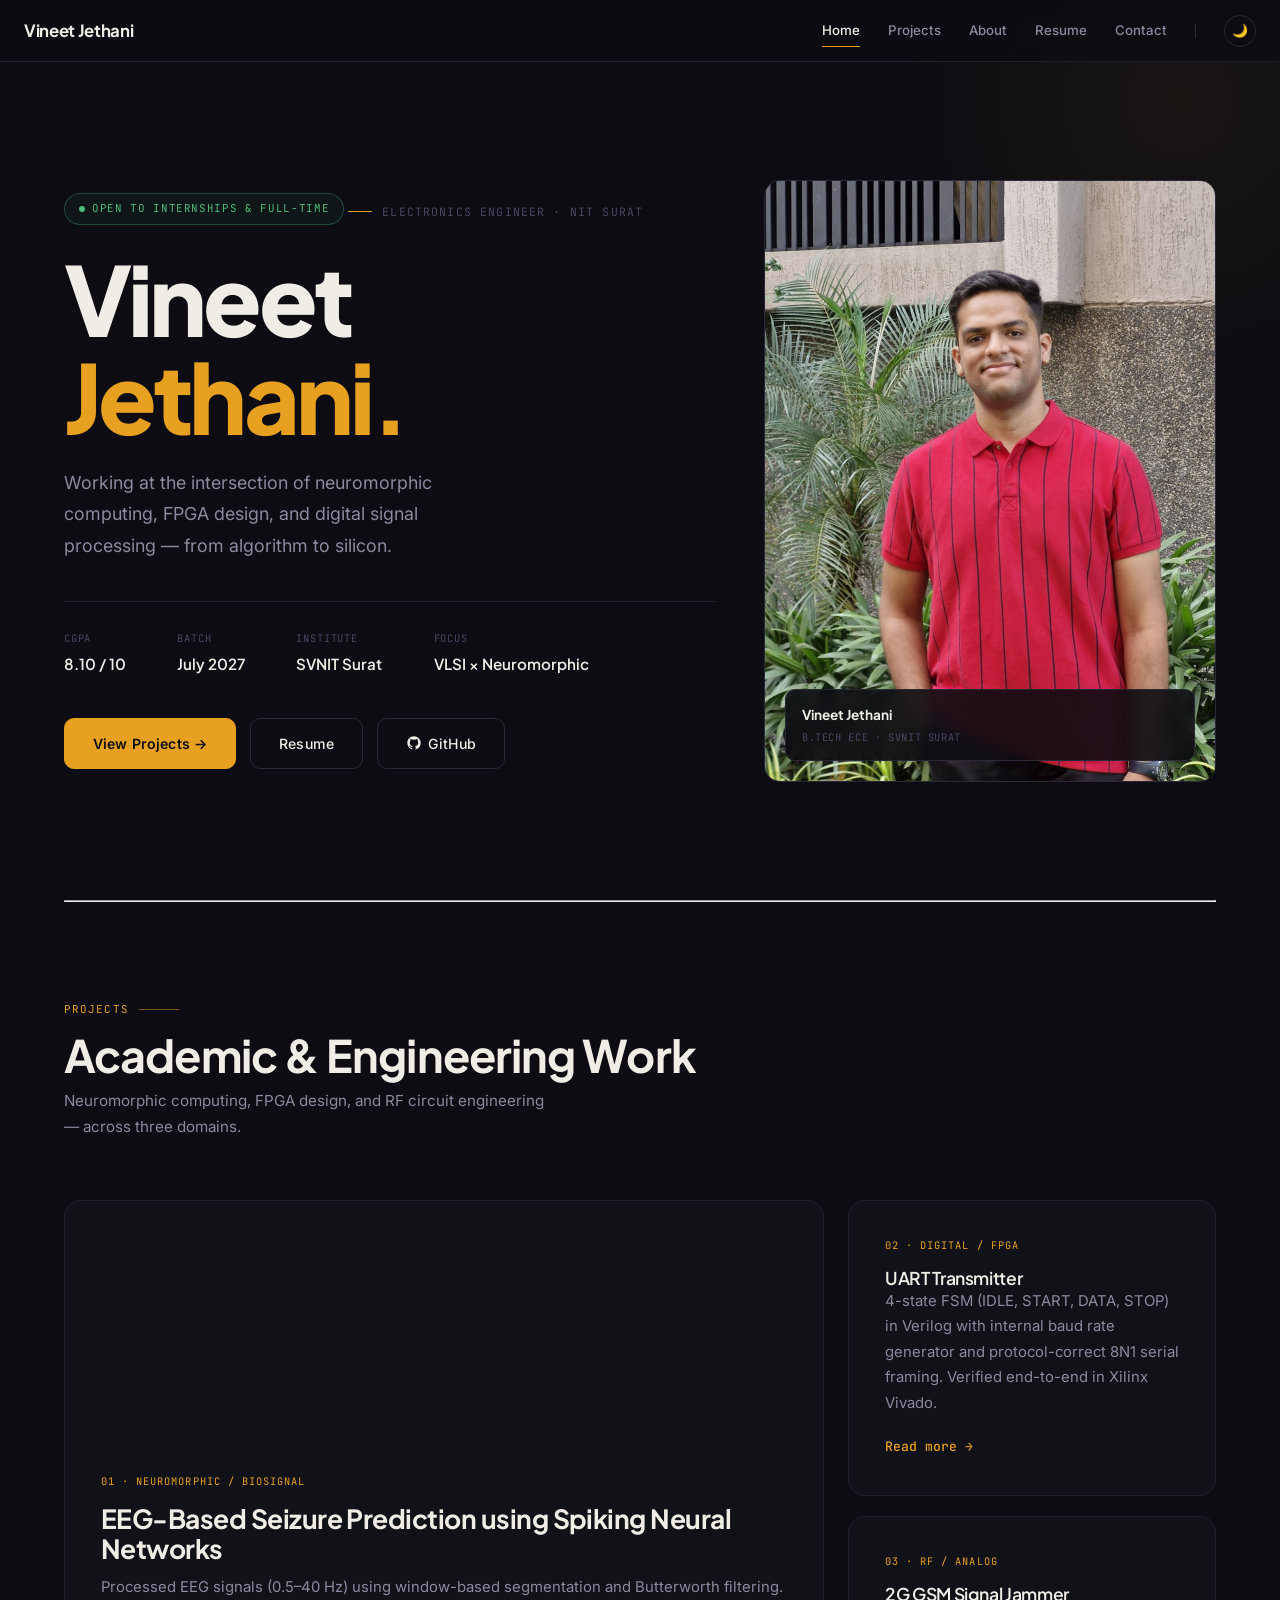
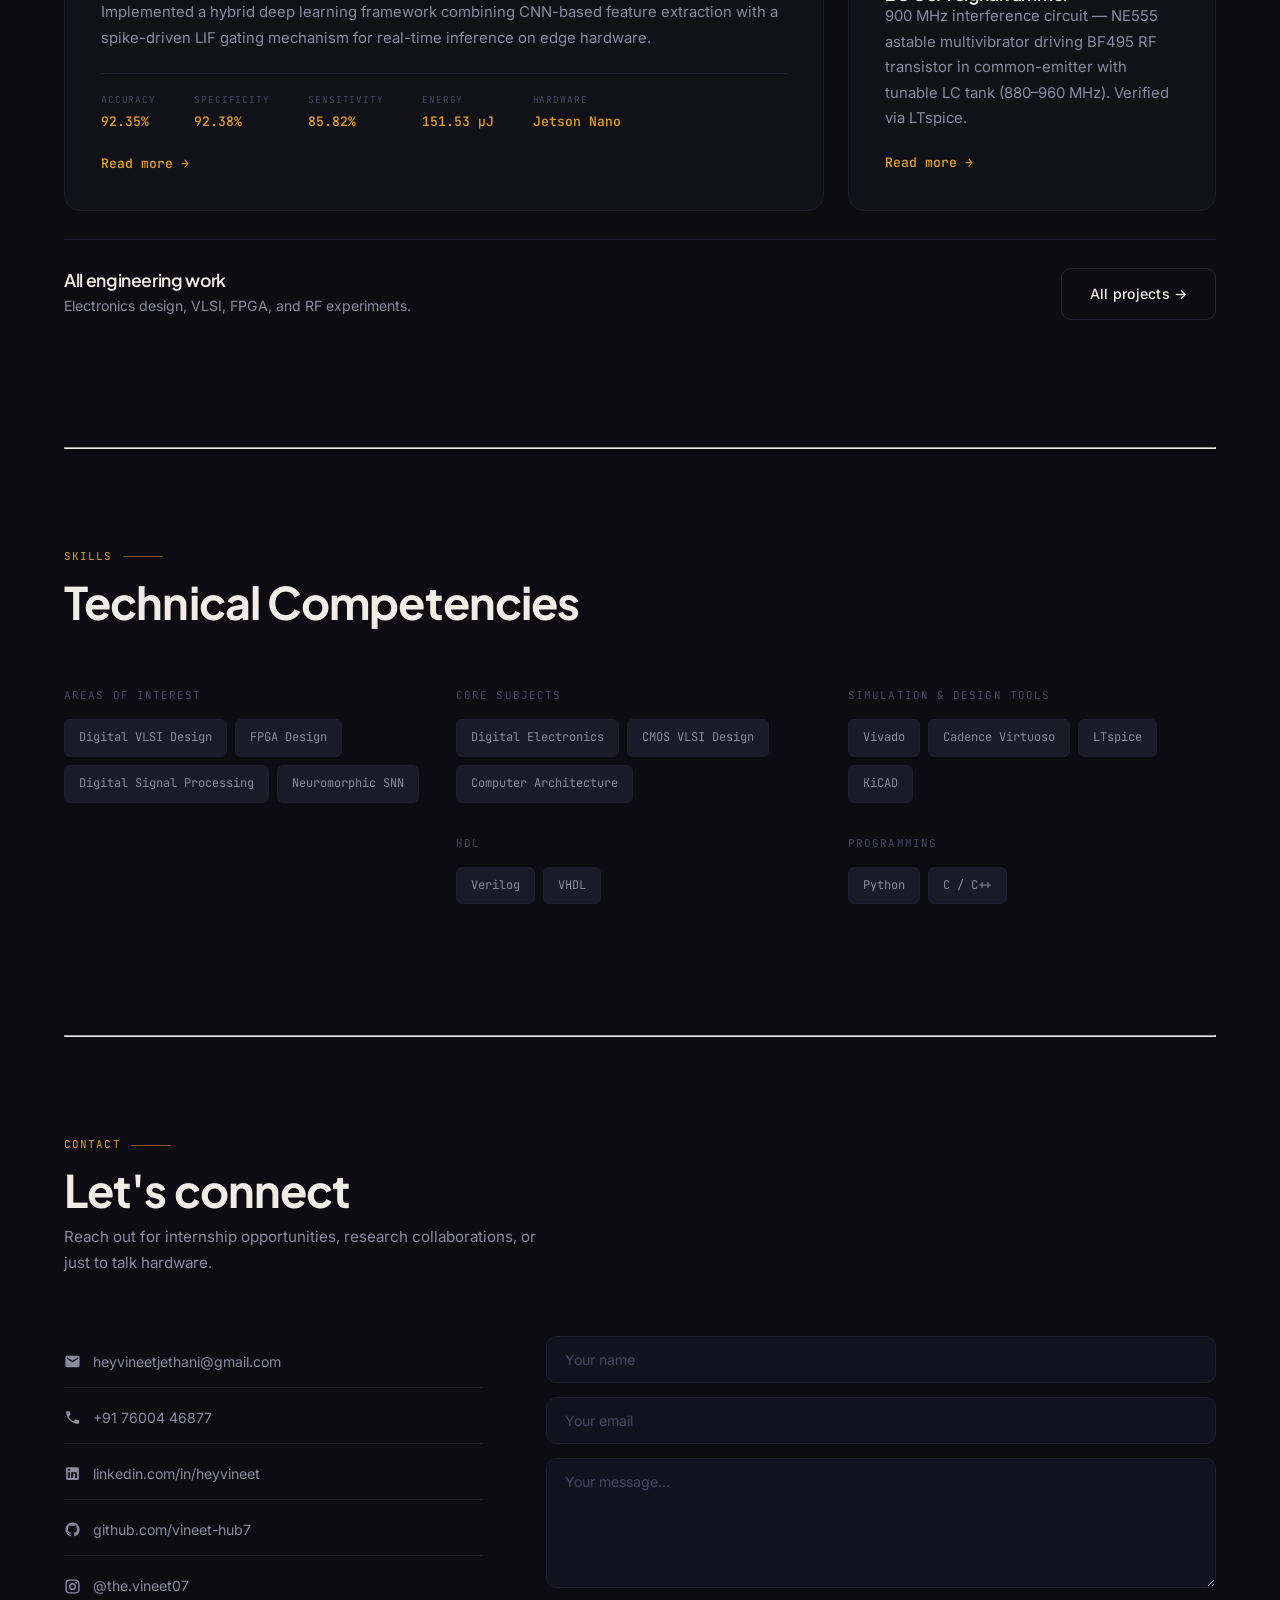
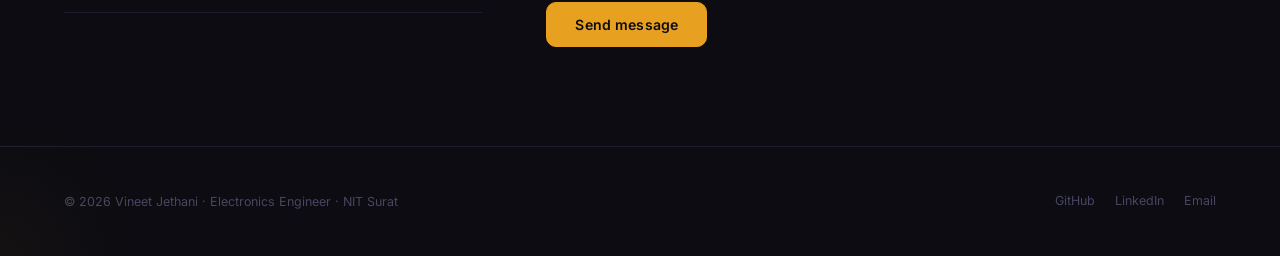
==== commit 468b0420: "redesign: Professional amber/gold aesthetic — human-made engineering portfolio - Replace AI-cliché t" ====
--- a/index.html
+++ b/index.html
@@ -4,9 +4,8 @@
 <head>
     <meta charset="UTF-8">
     <meta name="viewport" content="width=device-width, initial-scale=1.0">
-    <title>Vineet Jethani — Electronics & VLSI Engineer</title>
-    <meta name="description"
-        content="Electronics Engineer specializing in neuromorphic computing, FPGA design, and digital signal processing. NIT Surat, B.Tech ECE.">
+    <title>Vineet Jethani — Electronics &amp; VLSI Engineer</title>
+    <meta name="description" content="B.Tech ECE student at NIT Surat specialising in Digital VLSI, FPGA design, and neuromorphic computing. 8.10 CGPA, graduating July 2027.">
     <link rel="stylesheet" href="index.css">
 </head>
 
@@ -30,39 +29,70 @@
     </nav>
     <div class="nav-overlay"></div>
 
-    <!-- Hero Section -->
+    <!-- ─── HERO ─────────────────────────────────────────────────── -->
     <section class="hero">
         <div class="container">
             <div class="hero-content">
                 <div class="grid grid-12" style="align-items: center; gap: 48px;">
 
-                    <!-- Profile Image -->
-                    <div class="col-span-4 reveal">
-                        <div class="profile-image">
-                            <img src="profile.jpeg" alt="Vineet Jethani">
-                        </div>
-                    </div>
-
-                    <!-- Hero Content -->
-                    <div class="col-span-8 reveal" style="transition-delay: 0.15s;">
-                        <div class="availability-banner">
-                            <div class="availability-dot"></div>
-                            Open to internships & full-time roles
-                        </div>
-                        <h1><span class="scramble-text">I design silicon.</span></h1>
-                        <p class="hero-subtitle">Electronics engineer at NIT Surat, working with neuromorphic computing, FPGA design, and digital signal processing. Building intelligent hardware at the gate level.</p>
-                        <div class="hero-meta">
-                            <div class="hero-meta-item">
-                                <span class="hero-meta-label">Focus</span>
-                                <span class="hero-meta-value">Neuromorphic SNN × VLSI</span>
-                            </div>
-                            <div class="hero-meta-item">
-                                <span class="hero-meta-label">CGPA</span>
-                                <span class="hero-meta-value">8.10 / 10</span>
-                            </div>
-                            <div class="hero-meta-item">
-                                <span class="hero-meta-label">Batch</span>
-                                <span class="hero-meta-value">2027</span>
+                    <!-- Text column -->
+                    <div class="col-span-7 reveal">
+                        <div class="availability-tag">
+                            <span class="avail-dot"></span>
+                            Open to internships &amp; full-time
+                        </div>
+
+                        <div class="hero-eyebrow">Electronics Engineer · NIT Surat</div>
+
+                        <h1>
+                            Vineet
+                            <span class="name-accent">Jethani.</span>
+                        </h1>
+
+                        <p class="hero-subtitle">
+                            Working at the intersection of neuromorphic computing,
+                            FPGA design, and digital signal processing —
+                            from algorithm to silicon.
+                        </p>
+
+                        <div class="hero-stats">
+                            <div>
+                                <span class="hero-stat-label">CGPA</span>
+                                <span class="hero-stat-value">8.10 / 10</span>
+                            </div>
+                            <div>
+                                <span class="hero-stat-label">Batch</span>
+                                <span class="hero-stat-value">July 2027</span>
+                            </div>
+                            <div>
+                                <span class="hero-stat-label">Institute</span>
+                                <span class="hero-stat-value">SVNIT Surat</span>
+                            </div>
+                            <div>
+                                <span class="hero-stat-label">Focus</span>
+                                <span class="hero-stat-value">VLSI × Neuromorphic</span>
+                            </div>
+                        </div>
+
+                        <div class="hero-ctas">
+                            <a href="projects.html" class="btn btn-primary">View Projects →</a>
+                            <a href="javascript:void(0)" onclick="openResume()" class="btn">Resume</a>
+                            <a href="https://github.com/vineet-hub7" target="_blank" class="btn" style="gap:6px;">
+                                <svg width="16" height="16" viewBox="0 0 24 24" fill="currentColor"><path d="M12 2C6.477 2 2 6.484 2 12.017c0 4.425 2.865 8.18 6.839 9.504.5.092.682-.217.682-.483 0-.237-.008-.868-.013-1.703-2.782.605-3.369-1.343-3.369-1.343-.454-1.158-1.11-1.466-1.11-1.466-.908-.62.069-.608.069-.608 1.003.07 1.531 1.032 1.531 1.032.892 1.53 2.341 1.088 2.91.832.092-.647.35-1.088.636-1.338-2.22-.253-4.555-1.113-4.555-4.951 0-1.093.39-1.988 1.029-2.688-.103-.253-.446-1.272.098-2.65 0 0 .84-.27 2.75 1.026A9.564 9.564 0 0112 6.844c.85.004 1.705.115 2.504.337 1.909-1.296 2.747-1.027 2.747-1.027.546 1.379.202 2.398.1 2.651.64.7 1.028 1.595 1.028 2.688 0 3.848-2.339 4.695-4.566 4.943.359.309.678.92.678 1.855 0 1.338-.012 2.419-.012 2.747 0 .268.18.58.688.482A10.019 10.019 0 0022 12.017C22 6.484 17.522 2 12 2z"/></svg>
+                                GitHub
+                            </a>
+                        </div>
+                    </div>
+
+                    <!-- Photo column -->
+                    <div class="col-span-5 reveal" style="transition-delay: 0.15s;">
+                        <div class="hero-image-wrap">
+                            <div class="hero-image-frame">
+                                <img src="profile.jpeg" alt="Vineet Jethani — Electronics Engineer">
+                                <div class="hero-card-tag">
+                                    <div class="card-tag-title">Vineet Jethani</div>
+                                    <div class="card-tag-sub">B.Tech ECE · SVNIT Surat</div>
+                                </div>
                             </div>
                         </div>
                     </div>
@@ -72,25 +102,25 @@
         </div>
     </section>
 
-    <!-- Section Divider -->
-    <div class="container">
-        <hr class="section-divider">
-    </div>
-
-    <!-- Featured Projects Section -->
+    <div class="container"><hr class="section-divider"></div>
+
+    <!-- ─── FEATURED PROJECTS ─────────────────────────────────────── -->
     <section class="page-section">
         <div class="container">
+
             <div class="section-header reveal">
-                <h2>Featured Projects</h2>
+                <div class="section-eyebrow">Projects</div>
+                <h2>Academic &amp; Engineering Work</h2>
+                <p>Neuromorphic computing, FPGA design, and RF circuit engineering — across three domains.</p>
             </div>
 
             <div class="grid grid-12 reveal-stagger">
 
-                <!-- Project 1: EEG Seizure Prediction -->
+                <!-- Project 1 — EEG (Featured, large) -->
                 <a href="project_1.html" class="col-span-8 card card-link card-featured reveal">
-                    <div class="card-label">Neuromorphic / BioSignal</div>
+                    <div class="card-label">01 · Neuromorphic / BioSignal</div>
                     <h3>EEG-Based Seizure Prediction using Spiking Neural Networks</h3>
-                    <p>Real-time seizure detection engine using Spiking Neural Networks — processes raw EEG signals through biologically-inspired spike encoding for efficient neuromorphic inference on edge devices.</p>
+                    <p>Processed EEG signals (0.5–40 Hz) using window-based segmentation and Butterworth filtering. Implemented a hybrid deep learning framework combining CNN-based feature extraction with a spike-driven LIF gating mechanism for real-time inference on edge hardware.</p>
                     <div class="stat-row">
                         <div class="stat-item">
                             <span class="stat-label">Accuracy</span>
@@ -101,38 +131,47 @@
                             <span class="stat-value">92.38%</span>
                         </div>
                         <div class="stat-item">
+                            <span class="stat-label">Sensitivity</span>
+                            <span class="stat-value">85.82%</span>
+                        </div>
+                        <div class="stat-item">
                             <span class="stat-label">Energy</span>
                             <span class="stat-value">151.53 µJ</span>
                         </div>
+                        <div class="stat-item">
+                            <span class="stat-label">Hardware</span>
+                            <span class="stat-value">Jetson Nano</span>
+                        </div>
                     </div>
                     <span class="card-arrow">Read more →</span>
                 </a>
 
-                <!-- Side Stack -->
-                <div class="col-span-4 grid" style="grid-template-rows: 1fr 1fr;">
-                    <!-- Project 2: UART Transmitter -->
-                    <a href="project_2.html" class="card card-link reveal">
-                        <div class="card-label">Digital / FPGA</div>
+                <!-- Side stack -->
+                <div class="col-span-4" style="display:flex; flex-direction:column; gap:20px;">
+
+                    <!-- Project 2 — UART -->
+                    <a href="project_2.html" class="card card-link reveal" style="flex:1;">
+                        <div class="card-label">02 · Digital / FPGA</div>
                         <h4>UART Transmitter</h4>
-                        <p>FSM-based serial transmitter in Verilog with configurable baud rate generation from system clock.</p>
+                        <p>4-state FSM (IDLE, START, DATA, STOP) in Verilog with internal baud rate generator and protocol-correct 8N1 serial framing. Verified end-to-end in Xilinx Vivado.</p>
                         <span class="card-arrow">Read more →</span>
                     </a>
 
-                    <!-- Project 3: GSM Jammer -->
-                    <a href="project_3.html" class="card card-link reveal">
-                        <div class="card-label">RF / Analog</div>
-                        <h4>2G GSM Mobile Signal Jammer</h4>
-                        <p>900 MHz RF interference circuit using NE555 oscillator and BF495 RF transistor with tunable LC tank.</p>
+                    <!-- Project 3 — GSM Jammer -->
+                    <a href="project_3.html" class="card card-link reveal" style="flex:1; transition-delay:0.07s;">
+                        <div class="card-label">03 · RF / Analog</div>
+                        <h4>2G GSM Signal Jammer</h4>
+                        <p>900 MHz interference circuit — NE555 astable multivibrator driving BF495 RF transistor in common-emitter with tunable LC tank (880–960 MHz). Verified via LTspice.</p>
                         <span class="card-arrow">Read more →</span>
                     </a>
-                </div>
-
-                <!-- All Projects CTA -->
-                <div class="col-span-12 reveal"
-                    style="display: flex; align-items: center; justify-content: space-between; padding: 32px 0; border-top: 1px solid var(--border); margin-top: 8px;">
+
+                </div>
+
+                <!-- All projects CTA -->
+                <div class="col-span-12 reveal" style="display:flex; align-items:center; justify-content:space-between; padding:28px 0; border-top:1px solid var(--border); margin-top:4px; flex-wrap:wrap; gap:16px;">
                     <div>
-                        <h4>View all work</h4>
-                        <p style="color: var(--text-secondary); font-size: 0.9rem; margin-top: 4px;">Electronics design, VLSI, FPGA, and RF experiments.</p>
+                        <h4 style="margin-bottom:3px;">All engineering work</h4>
+                        <p style="color:var(--text-secondary); font-size:0.88rem;">Electronics design, VLSI, FPGA, and RF experiments.</p>
                     </div>
                     <a href="projects.html" class="btn">All projects →</a>
                 </div>
@@ -141,86 +180,105 @@
         </div>
     </section>
 
-    <!-- Section Divider -->
-    <div class="container">
-        <hr class="section-divider">
-    </div>
-
-    <!-- Skills Section -->
+    <div class="container"><hr class="section-divider"></div>
+
+    <!-- ─── SKILLS ────────────────────────────────────────────────── -->
     <section class="page-section">
         <div class="container">
+
             <div class="section-header reveal">
-                <h2>Skills & Tools</h2>
+                <div class="section-eyebrow">Skills</div>
+                <h2>Technical Competencies</h2>
             </div>
 
             <div class="grid grid-12 reveal-stagger">
+
                 <div class="col-span-4 reveal">
-                    <h4 style="margin-bottom: 16px;">Areas of Interest</h4>
-                    <div class="skill-tags">
-                        <span class="skill-tag">Digital VLSI</span>
-                        <span class="skill-tag">FPGA Design</span>
-                        <span class="skill-tag">Neuromorphic SNN</span>
-                        <span class="skill-tag">DSP</span>
+                    <div class="skills-category">
+                        <span class="skills-category-label">Areas of Interest</span>
+                        <div class="skill-tags">
+                            <span class="skill-tag">Digital VLSI Design</span>
+                            <span class="skill-tag">FPGA Design</span>
+                            <span class="skill-tag">Digital Signal Processing</span>
+                            <span class="skill-tag">Neuromorphic SNN</span>
+                        </div>
                     </div>
                 </div>
 
                 <div class="col-span-4 reveal">
-                    <h4 style="margin-bottom: 16px;">Languages & HDL</h4>
-                    <div class="skill-tags">
-                        <span class="skill-tag">Verilog</span>
-                        <span class="skill-tag">VHDL</span>
-                        <span class="skill-tag">Python</span>
-                        <span class="skill-tag">C/C++</span>
+                    <div class="skills-category">
+                        <span class="skills-category-label">Core Subjects</span>
+                        <div class="skill-tags">
+                            <span class="skill-tag">Digital Electronics</span>
+                            <span class="skill-tag">CMOS VLSI Design</span>
+                            <span class="skill-tag">Computer Architecture</span>
+                        </div>
+                    </div>
+                    <div class="skills-category" style="margin-top:24px;">
+                        <span class="skills-category-label">HDL</span>
+                        <div class="skill-tags">
+                            <span class="skill-tag">Verilog</span>
+                            <span class="skill-tag">VHDL</span>
+                        </div>
                     </div>
                 </div>
 
                 <div class="col-span-4 reveal">
-                    <h4 style="margin-bottom: 16px;">Design Tools</h4>
-                    <div class="skill-tags">
-                        <span class="skill-tag">Vivado</span>
-                        <span class="skill-tag">Cadence Virtuoso</span>
-                        <span class="skill-tag">LTspice</span>
-                        <span class="skill-tag">KiCAD</span>
-                    </div>
-                </div>
+                    <div class="skills-category">
+                        <span class="skills-category-label">Simulation &amp; Design Tools</span>
+                        <div class="skill-tags">
+                            <span class="skill-tag">Vivado</span>
+                            <span class="skill-tag">Cadence Virtuoso</span>
+                            <span class="skill-tag">LTspice</span>
+                            <span class="skill-tag">KiCAD</span>
+                        </div>
+                    </div>
+                    <div class="skills-category" style="margin-top:24px;">
+                        <span class="skills-category-label">Programming</span>
+                        <div class="skill-tags">
+                            <span class="skill-tag">Python</span>
+                            <span class="skill-tag">C / C++</span>
+                        </div>
+                    </div>
+                </div>
+
             </div>
         </div>
     </section>
 
-    <!-- Section Divider -->
-    <div class="container">
-        <hr class="section-divider">
-    </div>
-
-    <!-- Contact Section -->
+    <div class="container"><hr class="section-divider"></div>
+
+    <!-- ─── CONTACT ───────────────────────────────────────────────── -->
     <section class="page-section" id="contact">
         <div class="container">
+
             <div class="section-header reveal">
+                <div class="section-eyebrow">Contact</div>
                 <h2>Let's connect</h2>
+                <p>Reach out for internship opportunities, research collaborations, or just to talk hardware.</p>
             </div>
 
             <div class="contact-grid">
                 <div class="contact-links reveal">
                     <a href="mailto:heyvineetjethani@gmail.com" class="contact-link">
-                        <svg viewBox="0 0 24 24" xmlns="http://www.w3.org/2000/svg">
-                            <path
-                                d="M20 4H4c-1.1 0-2 .9-2 2v12c0 1.1.9 2 2 2h16c1.1 0 2-.9 2-2V6c0-1.1-.9-2-2-2zm0 4l-8 5-8-5V6l8 5 8-5v2z" />
-                        </svg>
+                        <svg viewBox="0 0 24 24"><path d="M20 4H4c-1.1 0-2 .9-2 2v12c0 1.1.9 2 2 2h16c1.1 0 2-.9 2-2V6c0-1.1-.9-2-2-2zm0 4l-8 5-8-5V6l8 5 8-5v2z"/></svg>
                         <span>heyvineetjethani@gmail.com</span>
                     </a>
+                    <a href="tel:+917600446877" class="contact-link">
+                        <svg viewBox="0 0 24 24"><path d="M6.62 10.79c1.44 2.83 3.76 5.14 6.59 6.59l2.2-2.2c.27-.27.67-.36 1.02-.24 1.12.37 2.33.57 3.57.57.55 0 1 .45 1 1V20c0 .55-.45 1-1 1-9.39 0-17-7.61-17-17 0-.55.45-1 1-1h3.5c.55 0 1 .45 1 1 0 1.25.2 2.45.57 3.57.11.35.03.74-.25 1.02l-2.2 2.2z"/></svg>
+                        <span>+91 76004 46877</span>
+                    </a>
                     <a href="https://www.linkedin.com/in/heyvineet" target="_blank" class="contact-link">
-                        <svg viewBox="0 0 24 24" xmlns="http://www.w3.org/2000/svg">
-                            <path
-                                d="M19 3a2 2 0 0 1 2 2v14a2 2 0 0 1-2 2H5a2 2 0 0 1-2-2V5a2 2 0 0 1 2-2h14m-.5 15.5v-5.3a3.26 3.26 0 0 0-3.26-3.26c-.85 0-1.84.52-2.32 1.3v-1.11h-2.79v8.37h2.79v-4.93c0-.77.62-1.4 1.39-1.4a1.4 1.4 0 0 1 1.4 1.4v4.93h2.79M6.88 8.56a1.68 1.68 0 0 0 1.68-1.68c0-.93-.75-1.69-1.68-1.69a1.69 1.69 0 0 0-1.69 1.69c0 .93.76 1.68 1.69 1.68m1.39 9.94v-8.37H5.5v8.37h2.77z" />
-                        </svg>
-                        <span>LinkedIn</span>
+                        <svg viewBox="0 0 24 24"><path d="M19 3a2 2 0 0 1 2 2v14a2 2 0 0 1-2 2H5a2 2 0 0 1-2-2V5a2 2 0 0 1 2-2h14m-.5 15.5v-5.3a3.26 3.26 0 0 0-3.26-3.26c-.85 0-1.84.52-2.32 1.3v-1.11h-2.79v8.37h2.79v-4.93c0-.77.62-1.4 1.39-1.4a1.4 1.4 0 0 1 1.4 1.4v4.93h2.79M6.88 8.56a1.68 1.68 0 0 0 1.68-1.68c0-.93-.75-1.69-1.68-1.69a1.69 1.69 0 0 0-1.69 1.69c0 .93.76 1.68 1.69 1.68m1.39 9.94v-8.37H5.5v8.37h2.77z"/></svg>
+                        <span>linkedin.com/in/heyvineet</span>
+                    </a>
+                    <a href="https://github.com/vineet-hub7" target="_blank" class="contact-link">
+                        <svg viewBox="0 0 24 24"><path d="M12 2C6.477 2 2 6.484 2 12.017c0 4.425 2.865 8.18 6.839 9.504.5.092.682-.217.682-.483 0-.237-.008-.868-.013-1.703-2.782.605-3.369-1.343-3.369-1.343-.454-1.158-1.11-1.466-1.11-1.466-.908-.62.069-.608.069-.608 1.003.07 1.531 1.032 1.531 1.032.892 1.53 2.341 1.088 2.91.832.092-.647.35-1.088.636-1.338-2.22-.253-4.555-1.113-4.555-4.951 0-1.093.39-1.988 1.029-2.688-.103-.253-.446-1.272.098-2.65 0 0 .84-.27 2.75 1.026A9.564 9.564 0 0112 6.844c.85.004 1.705.115 2.504.337 1.909-1.296 2.747-1.027 2.747-1.027.546 1.379.202 2.398.1 2.651.64.7 1.028 1.595 1.028 2.688 0 3.848-2.339 4.695-4.566 4.943.359.309.678.92.678 1.855 0 1.338-.012 2.419-.012 2.747 0 .268.18.58.688.482A10.019 10.019 0 0022 12.017C22 6.484 17.522 2 12 2z"/></svg>
+                        <span>github.com/vineet-hub7</span>
                     </a>
                     <a href="https://www.instagram.com/the.vineet07" target="_blank" class="contact-link">
-                        <svg viewBox="0 0 24 24" xmlns="http://www.w3.org/2000/svg">
-                            <path
-                                d="M7.8 2h8.4C19.4 2 22 4.6 22 7.8v8.4a5.8 5.8 0 0 1-5.8 5.8H7.8A5.8 5.8 0 0 1 2 16.2V7.8A5.8 5.8 0 0 1 7.8 2m-.2 2A3.6 3.6 0 0 0 4 7.6v8.8A3.6 3.6 0 0 0 7.6 20h8.8a3.6 3.6 0 0 0 3.6-3.6V7.6A3.6 3.6 0 0 0 16.4 4H7.6m9.65 1.5a1.25 1.25 0 0 1 1.25 1.25A1.25 1.25 0 0 1 17.25 8 1.25 1.25 0 0 1 16 6.75a1.25 1.25 0 0 1 1.25-1.25M12 7a5 5 0 0 1 5 5 5 5 0 0 1-5 5 5 5 0 0 1-5-5 5 5 0 0 1 5-5m0 2a3 3 0 0 0-3 3 3 3 0 0 0 3 3 3 3 0 0 0 3-3 3 3 0 0 0-3-3z" />
-                        </svg>
-                        <span>Instagram</span>
+                        <svg viewBox="0 0 24 24"><path d="M7.8 2h8.4C19.4 2 22 4.6 22 7.8v8.4a5.8 5.8 0 0 1-5.8 5.8H7.8A5.8 5.8 0 0 1 2 16.2V7.8A5.8 5.8 0 0 1 7.8 2m-.2 2A3.6 3.6 0 0 0 4 7.6v8.8A3.6 3.6 0 0 0 7.6 20h8.8a3.6 3.6 0 0 0 3.6-3.6V7.6A3.6 3.6 0 0 0 16.4 4H7.6m9.65 1.5a1.25 1.25 0 0 1 1.25 1.25A1.25 1.25 0 0 1 17.25 8 1.25 1.25 0 0 1 16 6.75a1.25 1.25 0 0 1 1.25-1.25M12 7a5 5 0 0 1 5 5 5 5 0 0 1-5 5 5 5 0 0 1-5-5 5 5 0 0 1 5-5m0 2a3 3 0 0 0-3 3 3 3 0 0 0 3 3 3 3 0 0 0 3-3 3 3 0 0 0-3-3z"/></svg>
+                        <span>@the.vineet07</span>
                     </a>
                 </div>
 
@@ -234,28 +292,34 @@
         </div>
     </section>
 
-    <!-- Footer -->
+    <!-- ─── FOOTER ────────────────────────────────────────────────── -->
     <footer class="site-footer">
         <div class="container">
-            <p>© 2026 Vineet Jethani · Electronics Engineer</p>
+            <div class="footer-inner">
+                <p>© 2026 Vineet Jethani · Electronics Engineer · NIT Surat</p>
+                <div class="footer-links">
+                    <a href="https://github.com/vineet-hub7" target="_blank">GitHub</a>
+                    <a href="https://www.linkedin.com/in/heyvineet" target="_blank">LinkedIn</a>
+                    <a href="mailto:heyvineetjethani@gmail.com">Email</a>
+                </div>
+            </div>
         </div>
     </footer>
 
-    <!-- Back to Top -->
     <button id="back-to-top" title="Back to Top">↑</button>
 
     <!-- Resume Modal -->
     <div id="resume-modal" class="modal-overlay" onclick="closeResume()">
         <div class="modal-content" onclick="event.stopPropagation()">
             <div class="modal-header">
-                <h2>Resume</h2>
+                <h2>Resume — Vineet Jethani</h2>
                 <button class="close-modal" onclick="closeResume()">&times;</button>
             </div>
             <div class="modal-body">
                 <aside class="resume-sidebar">
                     <div class="metric-card">
                         <div class="metric-label">University</div>
-                        <div class="metric-value">NIT Surat</div>
+                        <div class="metric-value">SVNIT Surat</div>
                     </div>
                     <div class="metric-card">
                         <div class="metric-label">Degree</div>
@@ -269,23 +333,16 @@
                         <div class="metric-label">Graduation</div>
                         <div class="metric-value">July 2027</div>
                     </div>
-
-                    <div style="flex-grow: 1;"></div>
-
-                    <div style="display: flex; flex-direction: column; gap: 10px;">
-                        <button class="resume-btn btn-primary-modal" onclick="window.open('Vineet_Jethani.pdf')">
-                            Download PDF
-                        </button>
-                        <button class="resume-btn btn-outline" onclick="window.print()">
-                            Print
-                        </button>
+                    <div style="flex-grow:1;"></div>
+                    <div style="display:flex; flex-direction:column; gap:10px;">
+                        <button class="resume-btn btn-primary-modal" onclick="window.open('Vineet_Jethani.pdf')">Download PDF</button>
+                        <button class="resume-btn btn-outline" onclick="window.print()">Print</button>
                     </div>
                 </aside>
-
                 <section class="resume-viewer" id="resume-viewer">
                     <div class="resume-loader" id="resume-loader">
                         <div class="loader-ring"></div>
-                        <div class="loader-text" id="loader-status">Loading...</div>
+                        <div class="loader-text" id="loader-status">Loading resume...</div>
                     </div>
                     <iframe src="Vineet_Jethani.pdf"></iframe>
                 </section>
--- a/index.css
+++ b/index.css
@@ -1,41 +1,51 @@
-@import url('https://fonts.googleapis.com/css2?family=Syne:wght@400;700;800&family=Inter:wght@300;400;500;600&family=Fira+Code:wght@400;500&display=swap');
+@import url('https://fonts.googleapis.com/css2?family=Plus+Jakarta+Sans:ital,wght@0,300;0,400;0,500;0,600;0,700;0,800;1,400&family=Inter:wght@300;400;500;600&family=JetBrains+Mono:wght@400;500&display=swap');
 
 /* ==========================================================================
    DESIGN TOKENS
    ========================================================================== */
 :root {
-    --bg: #080B10;
-    --bg-elevated: #0F1318;
-    --bg-subtle: #161B22;
-    --text: #E8E8EC;
-    --text-secondary: #8892A4;
-    --text-muted: #4A5568;
-    --accent: #64FFDA;
-    --accent-warm: #FFB347;
-    --accent-hover: #4BEBEB;
-    --border: #1E2533;
-
-    --font-heading: 'Syne', -apple-system, sans-serif;
-    --font-body: 'Inter', -apple-system, sans-serif;
-    --font-mono: 'Fira Code', monospace;
+    --bg: #0C0C12;
+    --bg-elevated: #131320;
+    --bg-subtle: #1A1A28;
+    --bg-card: #111118;
+    --text: #F0EDE6;
+    --text-secondary: #8C8A9E;
+    --text-muted: #484660;
+    --accent: #E8A020;
+    --accent-dim: rgba(232, 160, 32, 0.10);
+    --accent-hover: #F5B840;
+    --accent-blue: #4C7EF5;
+    --border: #1E1E2E;
+    --border-light: #282838;
+    --success: #4EBA7A;
+
+    --font-heading: 'Plus Jakarta Sans', system-ui, -apple-system, sans-serif;
+    --font-body: 'Inter', system-ui, -apple-system, sans-serif;
+    --font-mono: 'JetBrains Mono', 'Fira Code', monospace;
 
     --ease-out: cubic-bezier(0.16, 1, 0.3, 1);
     --ease-smooth: cubic-bezier(0.4, 0, 0.2, 1);
+    --ease-spring: cubic-bezier(0.34, 1.56, 0.64, 1);
 
     --max-width: 1200px;
     --gutter: 24px;
+    --radius: 10px;
+    --radius-lg: 16px;
 }
 
 [data-theme="light"] {
-    --bg: #F0F2F5;
+    --bg: #F5F3EE;
     --bg-elevated: #FFFFFF;
-    --bg-subtle: #EFF1F5;
-    --text: #0A0A0B;
-    --text-secondary: #4A5568;
-    --text-muted: #8892A4;
-    --accent: #0D6E5A;
-    --accent-hover: #0B5547;
-    --border: #D8DCDE;
+    --bg-subtle: #EDEBE5;
+    --bg-card: #FFFFFF;
+    --text: #100F18;
+    --text-secondary: #5A5870;
+    --text-muted: #9A98AA;
+    --accent: #C07A0A;
+    --accent-dim: rgba(192, 122, 10, 0.10);
+    --accent-hover: #D4880E;
+    --border: #DDD9D0;
+    --border-light: #E8E4DC;
 }
 
 /* ==========================================================================
@@ -52,42 +62,45 @@
     font-size: 16px;
     -webkit-font-smoothing: antialiased;
     -moz-osx-font-smoothing: grayscale;
-}
+    scrollbar-width: thin;
+    scrollbar-color: var(--border-light) var(--bg);
+}
+
+::-webkit-scrollbar { width: 6px; }
+::-webkit-scrollbar-track { background: var(--bg); }
+::-webkit-scrollbar-thumb { background: var(--border-light); border-radius: 3px; }
 
 body {
     background-color: var(--bg);
-    background-image: radial-gradient(circle, var(--border) 1px, transparent 1px);
-    background-size: 50px 50px;
     color: var(--text);
     font-family: var(--font-body);
-    line-height: 1.6;
+    line-height: 1.65;
     overflow-x: hidden;
-    transition: background-color 0.5s var(--ease-smooth), color 0.5s var(--ease-smooth);
-}
-
-[data-theme="light"] body {
-    background-image: radial-gradient(circle, rgba(0, 0, 0, 0.05) 1px, transparent 1px);
+    transition: background-color 0.4s var(--ease-smooth), color 0.4s var(--ease-smooth);
 }
 
 a {
     color: var(--accent);
     text-decoration: none;
-    transition: color 0.3s var(--ease-smooth);
-}
-
-a:hover {
-    color: var(--accent-hover);
-}
-
-img {
-    max-width: 100%;
-    display: block;
-}
-
-/* Custom cursor */
+    transition: color 0.25s var(--ease-smooth);
+}
+
+a:hover { color: var(--accent-hover); }
+
+img { max-width: 100%; display: block; }
+
 ::selection {
     background: var(--accent);
     color: var(--bg);
+}
+
+code {
+    font-family: var(--font-mono);
+    font-size: 0.85em;
+    background: var(--bg-subtle);
+    padding: 2px 6px;
+    border-radius: 4px;
+    color: var(--accent);
 }
 
 /* ==========================================================================
@@ -100,7 +113,7 @@
 }
 
 .page-section {
-    padding: clamp(80px, 12vh, 140px) 0;
+    padding: clamp(80px, 11vh, 130px) 0;
 }
 
 .page-header {
@@ -109,29 +122,29 @@
 
 .page-header .label {
     font-family: var(--font-mono);
-    font-size: 0.75rem;
-    letter-spacing: 0.08em;
+    font-size: 0.72rem;
+    letter-spacing: 0.1em;
     text-transform: uppercase;
     color: var(--text-muted);
-    margin-bottom: 16px;
+    margin-bottom: 14px;
     display: block;
 }
 
 .page-header h1 {
     font-family: var(--font-heading);
-    font-size: clamp(2.5rem, 6vw, 4.5rem);
-    font-weight: 700;
-    line-height: 1.1;
-    letter-spacing: -0.02em;
+    font-size: clamp(2.4rem, 5.5vw, 4rem);
+    font-weight: 800;
+    line-height: 1.08;
+    letter-spacing: -0.03em;
     color: var(--text);
 }
 
 .page-header p {
-    font-size: 1.1rem;
-    color: var(--text-secondary);
-    margin-top: 16px;
-    max-width: 560px;
-    line-height: 1.7;
+    font-size: 1.05rem;
+    color: var(--text-secondary);
+    margin-top: 14px;
+    max-width: 540px;
+    line-height: 1.75;
 }
 
 /* ==========================================================================
@@ -146,11 +159,11 @@
 .grid-3 { grid-template-columns: repeat(3, 1fr); }
 .grid-12 { grid-template-columns: repeat(12, 1fr); }
 
-.col-span-4 { grid-column: span 4; }
-.col-span-5 { grid-column: span 5; }
-.col-span-6 { grid-column: span 6; }
-.col-span-7 { grid-column: span 7; }
-.col-span-8 { grid-column: span 8; }
+.col-span-4  { grid-column: span 4; }
+.col-span-5  { grid-column: span 5; }
+.col-span-6  { grid-column: span 6; }
+.col-span-7  { grid-column: span 7; }
+.col-span-8  { grid-column: span 8; }
 .col-span-12 { grid-column: span 12; }
 
 @media (max-width: 768px) {
@@ -162,37 +175,41 @@
 /* ==========================================================================
    TYPOGRAPHY
    ========================================================================== */
-h1, h2, h3, h4 {
+h1, h2, h3, h4, h5 {
     font-family: var(--font-heading);
     font-weight: 700;
     line-height: 1.15;
     letter-spacing: -0.02em;
-}
-
-h1 {
-    font-weight: 800;
-}
-
-h2 {
-    font-size: clamp(2rem, 4vw, 3rem);
-}
-
-h3 {
-    font-size: clamp(1.3rem, 2.5vw, 1.75rem);
-}
-
-h4 {
-    font-size: 1.15rem;
-}
+    color: var(--text);
+}
+
+h1 { font-weight: 800; }
+
+h2 { font-size: clamp(1.9rem, 3.5vw, 2.8rem); }
+h3 { font-size: clamp(1.25rem, 2.2vw, 1.65rem); }
+h4 { font-size: 1.1rem; font-weight: 600; }
+h5 { font-size: 0.9rem; font-weight: 600; letter-spacing: 0; }
+
+p { line-height: 1.7; }
 
 .mono {
     font-family: var(--font-mono);
-    font-size: 0.8rem;
-    letter-spacing: 0.02em;
-}
-
-/* ==========================================================================
-   NAVIGATION — Fixed top bar
+    font-size: 0.78rem;
+    letter-spacing: 0.03em;
+}
+
+.label-tag {
+    font-family: var(--font-mono);
+    font-size: 0.68rem;
+    letter-spacing: 0.1em;
+    text-transform: uppercase;
+    color: var(--accent);
+    display: block;
+    margin-bottom: 10px;
+}
+
+/* ==========================================================================
+   NAVIGATION
    ========================================================================== */
 .site-nav {
     position: fixed;
@@ -201,58 +218,58 @@
     right: 0;
     z-index: 1000;
     padding: 0 var(--gutter);
-    height: 64px;
+    height: 62px;
     display: flex;
     align-items: center;
     justify-content: space-between;
-    background: rgba(8, 11, 16, 0.9);
-    backdrop-filter: blur(8px);
-    -webkit-backdrop-filter: blur(8px);
+    background: rgba(12, 12, 18, 0.88);
+    backdrop-filter: blur(12px);
+    -webkit-backdrop-filter: blur(12px);
     border-bottom: 1px solid var(--border);
-    transition: background 0.5s var(--ease-smooth), border-color 0.5s var(--ease-smooth);
+    transition: background 0.4s var(--ease-smooth), border-color 0.4s var(--ease-smooth);
 }
 
 [data-theme="light"] .site-nav {
-    background: rgba(240, 242, 245, 0.9);
+    background: rgba(245, 243, 238, 0.88);
 }
 
 .nav-name {
     font-family: var(--font-heading);
-    font-size: 1.15rem;
+    font-size: 1.05rem;
     font-weight: 700;
     color: var(--text);
     text-decoration: none;
-    letter-spacing: -0.01em;
-}
-
-.nav-name:hover {
-    color: var(--accent);
-}
+    letter-spacing: -0.02em;
+    transition: color 0.25s;
+}
+
+.nav-name:hover { color: var(--accent); }
 
 .nav-links {
     display: flex;
     align-items: center;
-    gap: 32px;
+    gap: 28px;
 }
 
 .nav-links a {
-    font-size: 0.85rem;
+    font-size: 0.83rem;
+    font-weight: 500;
     color: var(--text-secondary);
     text-decoration: none;
     position: relative;
     padding: 4px 0;
-    transition: color 0.3s var(--ease-smooth);
+    transition: color 0.25s var(--ease-smooth);
 }
 
 .nav-links a::after {
     content: '';
     position: absolute;
-    bottom: 0;
+    bottom: -2px;
     left: 0;
     width: 0;
-    height: 2px;
+    height: 1px;
     background: var(--accent);
-    transition: width 0.4s var(--ease-out);
+    transition: width 0.35s var(--ease-out);
 }
 
 .nav-links a:hover,
@@ -267,13 +284,13 @@
 
 .nav-divider {
     width: 1px;
-    height: 16px;
-    background: var(--border);
+    height: 14px;
+    background: var(--border-light);
 }
 
 .theme-toggle {
     background: none;
-    border: 1px solid var(--border);
+    border: 1px solid var(--border-light);
     color: var(--text-secondary);
     width: 32px;
     height: 32px;
@@ -282,16 +299,17 @@
     display: flex;
     align-items: center;
     justify-content: center;
-    font-size: 0.85rem;
-    transition: border-color 0.3s, color 0.3s;
+    font-size: 0.8rem;
+    transition: border-color 0.25s, color 0.25s, background 0.25s;
 }
 
 .theme-toggle:hover {
     border-color: var(--accent);
     color: var(--accent);
-}
-
-/* Hamburger button */
+    background: var(--accent-dim);
+}
+
+/* Hamburger */
 .nav-hamburger {
     display: none;
     background: none;
@@ -304,28 +322,19 @@
 .nav-hamburger span {
     display: block;
     width: 20px;
-    height: 2px;
+    height: 1.5px;
     background: var(--text);
     margin: 5px 0;
     transition: transform 0.3s var(--ease-out), opacity 0.3s;
     border-radius: 2px;
 }
 
-.nav-hamburger.active span:nth-child(1) {
-    transform: rotate(45deg) translate(5px, 5px);
-}
-.nav-hamburger.active span:nth-child(2) {
-    opacity: 0;
-}
-.nav-hamburger.active span:nth-child(3) {
-    transform: rotate(-45deg) translate(5px, -5px);
-}
-
-/* Mobile nav */
+.nav-hamburger.active span:nth-child(1) { transform: rotate(45deg) translate(4.5px, 4.5px); }
+.nav-hamburger.active span:nth-child(2) { opacity: 0; }
+.nav-hamburger.active span:nth-child(3) { transform: rotate(-45deg) translate(4.5px, -4.5px); }
+
 @media (max-width: 768px) {
-    .nav-hamburger {
-        display: block;
-    }
+    .nav-hamburger { display: block; }
 
     .nav-links {
         position: fixed;
@@ -333,19 +342,17 @@
         right: -100%;
         width: 280px;
         height: 100vh;
-        background: var(--bg);
+        background: var(--bg-elevated);
         border-left: 1px solid var(--border);
         flex-direction: column;
         align-items: flex-start;
-        padding: 80px 32px 32px;
+        padding: 80px 32px 40px;
         gap: 0;
         transition: right 0.4s var(--ease-out);
         z-index: 1001;
     }
 
-    .nav-links.open {
-        right: 0;
-    }
+    .nav-links.open { right: 0; }
 
     .nav-links a {
         font-size: 1rem;
@@ -354,23 +361,14 @@
         border-bottom: 1px solid var(--border);
     }
 
-    .nav-links a::after {
-        display: none;
-    }
-
-    .nav-divider {
-        display: none;
-    }
-
-    .theme-toggle {
-        margin-top: 16px;
-    }
-
-    /* Overlay */
+    .nav-links a::after { display: none; }
+    .nav-divider { display: none; }
+    .theme-toggle { margin-top: 16px; }
+
     .nav-overlay {
         position: fixed;
         inset: 0;
-        background: rgba(0, 0, 0, 0.5);
+        background: rgba(0, 0, 0, 0.6);
         z-index: 1000;
         opacity: 0;
         pointer-events: none;
@@ -384,22 +382,283 @@
 }
 
 /* ==========================================================================
+   HERO
+   ========================================================================== */
+.hero {
+    min-height: 100vh;
+    display: flex;
+    align-items: center;
+    padding-top: 62px;
+    position: relative;
+    overflow: hidden;
+}
+
+.hero::before {
+    content: '';
+    position: absolute;
+    top: -200px;
+    right: -200px;
+    width: 600px;
+    height: 600px;
+    background: radial-gradient(circle, rgba(232, 160, 32, 0.06) 0%, transparent 70%);
+    pointer-events: none;
+}
+
+.hero-content { width: 100%; }
+
+.hero-eyebrow {
+    display: inline-flex;
+    align-items: center;
+    gap: 10px;
+    font-family: var(--font-mono);
+    font-size: 0.72rem;
+    letter-spacing: 0.1em;
+    text-transform: uppercase;
+    color: var(--text-muted);
+    margin-bottom: 28px;
+}
+
+.hero-eyebrow::before {
+    content: '';
+    width: 24px;
+    height: 1px;
+    background: var(--accent);
+}
+
+.hero h1 {
+    font-family: var(--font-heading);
+    font-size: clamp(3.2rem, 8vw, 6rem);
+    font-weight: 800;
+    line-height: 1.02;
+    letter-spacing: -0.04em;
+    margin-bottom: 22px;
+    color: var(--text);
+}
+
+.hero h1 .name-accent {
+    color: var(--accent);
+    display: block;
+}
+
+.hero-subtitle {
+    font-size: clamp(1rem, 1.8vw, 1.12rem);
+    color: var(--text-secondary);
+    max-width: 440px;
+    line-height: 1.75;
+    margin-bottom: 40px;
+}
+
+.hero-stats {
+    display: flex;
+    gap: clamp(28px, 4vw, 56px);
+    flex-wrap: wrap;
+    margin-bottom: 40px;
+    padding-top: 28px;
+    border-top: 1px solid var(--border);
+}
+
+.hero-stat-label {
+    font-family: var(--font-mono);
+    font-size: 0.65rem;
+    letter-spacing: 0.08em;
+    text-transform: uppercase;
+    color: var(--text-muted);
+    margin-bottom: 4px;
+    display: block;
+}
+
+.hero-stat-value {
+    font-family: var(--font-heading);
+    font-size: 0.95rem;
+    font-weight: 600;
+    color: var(--text);
+}
+
+.hero-ctas {
+    display: flex;
+    gap: 14px;
+    flex-wrap: wrap;
+}
+
+.availability-tag {
+    display: inline-flex;
+    align-items: center;
+    gap: 7px;
+    padding: 6px 14px;
+    border: 1px solid rgba(78, 186, 122, 0.3);
+    background: rgba(78, 186, 122, 0.06);
+    border-radius: 100px;
+    font-family: var(--font-mono);
+    font-size: 0.68rem;
+    letter-spacing: 0.06em;
+    color: var(--success);
+    text-transform: uppercase;
+    margin-bottom: 22px;
+    display: inline-flex;
+}
+
+.avail-dot {
+    width: 6px;
+    height: 6px;
+    border-radius: 50%;
+    background: var(--success);
+    animation: pulse-dot 2.5s ease-in-out infinite;
+}
+
+@keyframes pulse-dot {
+    0%, 100% { opacity: 1; transform: scale(1); }
+    50% { opacity: 0.5; transform: scale(0.8); }
+}
+
+/* Hero profile image */
+.hero-image-wrap {
+    position: relative;
+}
+
+.hero-image-frame {
+    position: relative;
+    border-radius: var(--radius-lg);
+    overflow: hidden;
+    border: 1px solid var(--border-light);
+    background: var(--bg-elevated);
+}
+
+.hero-image-frame::after {
+    content: '';
+    position: absolute;
+    inset: 0;
+    border-radius: var(--radius-lg);
+    border: 1px solid var(--accent);
+    opacity: 0;
+    transition: opacity 0.4s;
+    pointer-events: none;
+}
+
+.hero-image-frame:hover::after { opacity: 0.3; }
+
+.hero-image-frame img {
+    width: 100%;
+    aspect-ratio: 3/4;
+    object-fit: cover;
+    display: block;
+    transition: transform 0.8s var(--ease-out);
+}
+
+.hero-image-frame:hover img { transform: scale(1.03); }
+
+.hero-card-tag {
+    position: absolute;
+    bottom: 20px;
+    left: 20px;
+    right: 20px;
+    background: rgba(12, 12, 18, 0.88);
+    backdrop-filter: blur(8px);
+    border: 1px solid var(--border-light);
+    border-radius: var(--radius);
+    padding: 14px 16px;
+}
+
+[data-theme="light"] .hero-card-tag {
+    background: rgba(245, 243, 238, 0.9);
+}
+
+.hero-card-tag .card-tag-title {
+    font-family: var(--font-heading);
+    font-size: 0.85rem;
+    font-weight: 700;
+    color: var(--text);
+    margin-bottom: 2px;
+}
+
+.hero-card-tag .card-tag-sub {
+    font-family: var(--font-mono);
+    font-size: 0.65rem;
+    color: var(--text-muted);
+    letter-spacing: 0.06em;
+    text-transform: uppercase;
+}
+
+/* ==========================================================================
+   SECTION DIVIDER
+   ========================================================================== */
+.section-divider {
+    height: 1px;
+    background: var(--border);
+    width: 0;
+    transition: width 1.4s var(--ease-out);
+    margin: 0 auto;
+}
+
+.section-divider.visible { width: 100%; }
+
+.section-header { margin-bottom: clamp(36px, 5vw, 60px); }
+
+.section-header h2 {
+    font-family: var(--font-heading);
+    margin-bottom: 8px;
+}
+
+.section-header p {
+    color: var(--text-secondary);
+    max-width: 480px;
+    font-size: 0.95rem;
+}
+
+.section-eyebrow {
+    font-family: var(--font-mono);
+    font-size: 0.68rem;
+    letter-spacing: 0.1em;
+    text-transform: uppercase;
+    color: var(--accent);
+    display: flex;
+    align-items: center;
+    gap: 10px;
+    margin-bottom: 10px;
+}
+
+.section-eyebrow::after {
+    content: '';
+    flex: 1;
+    max-width: 40px;
+    height: 1px;
+    background: var(--accent);
+    opacity: 0.5;
+}
+
+/* ==========================================================================
    CARDS
    ========================================================================== */
 .card {
-    background: var(--bg-elevated);
+    background: var(--bg-card);
     border: 1px solid var(--border);
-    border-radius: 12px;
-    padding: clamp(24px, 3vw, 40px);
-    transition: border-color 0.4s var(--ease-smooth), transform 0.4s var(--ease-out), box-shadow 0.4s var(--ease-smooth);
+    border-radius: var(--radius-lg);
+    padding: clamp(22px, 3vw, 36px);
+    transition: border-color 0.35s var(--ease-smooth),
+                transform 0.35s var(--ease-out),
+                box-shadow 0.35s var(--ease-smooth);
     position: relative;
+    overflow: hidden;
+}
+
+.card::before {
+    content: '';
+    position: absolute;
+    top: 0;
+    left: 0;
+    right: 0;
+    height: 1px;
+    background: linear-gradient(90deg, transparent, var(--accent), transparent);
+    opacity: 0;
+    transition: opacity 0.4s;
 }
 
 .card:hover {
-    border-color: var(--accent);
-    transform: translateY(-4px);
-    box-shadow: 0 0 20px rgba(100, 255, 218, 0.15);
-}
+    border-color: rgba(232, 160, 32, 0.35);
+    transform: translateY(-3px);
+    box-shadow: 0 12px 40px rgba(232, 160, 32, 0.08), 0 2px 8px rgba(0, 0, 0, 0.3);
+}
+
+.card:hover::before { opacity: 1; }
 
 .card-link {
     text-decoration: none;
@@ -407,58 +666,55 @@
     display: block;
 }
 
-.card-link:hover {
-    color: inherit;
-}
-
-.card .card-label {
-    font-family: var(--font-mono);
-    font-size: 0.7rem;
-    letter-spacing: 0.08em;
+.card-link:hover { color: inherit; }
+
+.card-label {
+    font-family: var(--font-mono);
+    font-size: 0.65rem;
+    letter-spacing: 0.1em;
     text-transform: uppercase;
-    color: var(--text-muted);
-    margin-bottom: 16px;
-}
-
-.card h3 {
-    margin-bottom: 12px;
-    color: var(--text);
-}
+    color: var(--accent);
+    margin-bottom: 14px;
+    display: block;
+}
+
+.card h3 { margin-bottom: 10px; }
 
 .card p {
     color: var(--text-secondary);
-    font-size: 0.95rem;
-    line-height: 1.7;
+    font-size: 0.93rem;
+    line-height: 1.72;
 }
 
 .card-arrow {
     display: inline-flex;
     align-items: center;
     gap: 6px;
-    font-size: 0.85rem;
-    color: var(--accent);
-    margin-top: 24px;
+    font-size: 0.82rem;
+    color: var(--accent);
+    margin-top: 20px;
     transition: gap 0.3s var(--ease-out);
-}
-
-.card:hover .card-arrow {
-    gap: 12px;
-}
-
-/* Featured card (large) */
+    font-family: var(--font-mono);
+    font-weight: 500;
+}
+
+.card:hover .card-arrow { gap: 12px; }
+
 .card-featured {
-    min-height: 400px;
+    min-height: 380px;
     display: flex;
     flex-direction: column;
     justify-content: flex-end;
 }
 
-/* Stat row inside cards */
+/* ==========================================================================
+   STAT ROW
+   ========================================================================== */
 .stat-row {
     display: flex;
-    gap: clamp(24px, 3vw, 48px);
-    margin-top: 24px;
-    padding-top: 20px;
+    gap: clamp(20px, 3vw, 40px);
+    margin-top: 22px;
+    padding-top: 18px;
     border-top: 1px solid var(--border);
     flex-wrap: wrap;
 }
@@ -466,31 +722,31 @@
 .stat-item {
     display: flex;
     flex-direction: column;
-    gap: 4px;
+    gap: 3px;
 }
 
 .stat-label {
     font-family: var(--font-mono);
-    font-size: 0.65rem;
-    letter-spacing: 0.08em;
+    font-size: 0.6rem;
+    letter-spacing: 0.09em;
     text-transform: uppercase;
     color: var(--text-muted);
 }
 
 .stat-value {
     font-family: var(--font-mono);
-    font-size: 0.85rem;
+    font-size: 0.82rem;
     color: var(--accent);
     font-weight: 500;
 }
 
 /* ==========================================================================
-   PROFILE
+   PROFILE IMAGE (generic)
    ========================================================================== */
 .profile-image {
     width: 100%;
     aspect-ratio: 1;
-    border-radius: 12px;
+    border-radius: var(--radius-lg);
     overflow: hidden;
     border: 1px solid var(--border);
 }
@@ -499,118 +755,18 @@
     width: 100%;
     height: 100%;
     object-fit: cover;
-    transition: transform 0.8s var(--ease-out);
-}
-
-.profile-image:hover img {
-    transform: scale(1.02);
-}
-
-/* ==========================================================================
-   HERO (Index page)
-   ========================================================================== */
-.hero {
-    min-height: 100vh;
-    display: flex;
-    align-items: center;
-    padding-top: 64px;
-    position: relative;
-}
-
-.hero-content {
-    width: 100%;
-}
-
-.hero h1 {
-    font-family: var(--font-heading);
-    font-size: clamp(3.5rem, 9vw, 6.5rem);
-    font-weight: 800;
-    line-height: 1.05;
-    letter-spacing: -0.03em;
-    margin-bottom: 24px;
-}
-
-.hero h1 em {
-    font-style: normal;
-    color: var(--accent);
-}
-
-.hero-subtitle {
-    font-size: 1.15rem;
-    color: var(--text-secondary);
-    max-width: 480px;
-    line-height: 1.7;
-    margin-bottom: 40px;
-}
-
-.hero-meta {
-    display: flex;
-    gap: clamp(32px, 4vw, 64px);
-    flex-wrap: wrap;
-}
-
-.hero-meta-item {
-    display: flex;
-    flex-direction: column;
-    gap: 4px;
-}
-
-.hero-meta-label {
-    font-family: var(--font-mono);
-    font-size: 0.7rem;
-    letter-spacing: 0.06em;
-    text-transform: uppercase;
-    color: var(--text-muted);
-}
-
-.hero-meta-value {
-    font-size: 0.95rem;
-    color: var(--text);
-}
-
-.hero-meta-value a {
-    color: var(--accent);
-    text-decoration: underline;
-    text-underline-offset: 3px;
-}
-
-/* ==========================================================================
-   SECTION HEADERS
-   ========================================================================== */
-.section-header {
-    margin-bottom: clamp(40px, 5vw, 64px);
-}
-
-.section-header h2 {
-    font-family: var(--font-heading);
-    margin-bottom: 8px;
-}
-
-.section-header p {
-    color: var(--text-secondary);
-    max-width: 480px;
-}
-
-/* Section divider */
-.section-divider {
-    width: 0;
-    height: 1px;
-    background: var(--border);
-    margin: 0 auto;
-    transition: width 1.2s var(--ease-out);
-}
-
-.section-divider.visible {
-    width: 100%;
-}
+    transition: transform 0.7s var(--ease-out);
+}
+
+.profile-image:hover img { transform: scale(1.03); }
 
 /* ==========================================================================
    SCROLL REVEAL ANIMATIONS
    ========================================================================== */
 .reveal {
     opacity: 0;
-    transform: translateY(16px);
-    transition: opacity 0.5s var(--ease-out), transform 0.5s var(--ease-out);
+    transform: translateY(20px);
+    transition: opacity 0.55s var(--ease-out), transform 0.55s var(--ease-out);
 }
 
 .reveal.visible {
@@ -618,52 +774,108 @@
     transform: translateY(0);
 }
 
-/* Stagger children */
+.reveal-left {
+    opacity: 0;
+    transform: translateX(-20px);
+    transition: opacity 0.55s var(--ease-out), transform 0.55s var(--ease-out);
+}
+
+.reveal-left.visible {
+    opacity: 1;
+    transform: translateX(0);
+}
+
 .reveal-stagger > .reveal:nth-child(1) { transition-delay: 0s; }
-.reveal-stagger > .reveal:nth-child(2) { transition-delay: 0.06s; }
-.reveal-stagger > .reveal:nth-child(3) { transition-delay: 0.12s; }
-.reveal-stagger > .reveal:nth-child(4) { transition-delay: 0.18s; }
-.reveal-stagger > .reveal:nth-child(5) { transition-delay: 0.24s; }
-.reveal-stagger > .reveal:nth-child(6) { transition-delay: 0.3s; }
-
-/* ==========================================================================
-   CTA / BUTTONS
+.reveal-stagger > .reveal:nth-child(2) { transition-delay: 0.07s; }
+.reveal-stagger > .reveal:nth-child(3) { transition-delay: 0.14s; }
+.reveal-stagger > .reveal:nth-child(4) { transition-delay: 0.21s; }
+.reveal-stagger > .reveal:nth-child(5) { transition-delay: 0.28s; }
+.reveal-stagger > .reveal:nth-child(6) { transition-delay: 0.35s; }
+
+/* ==========================================================================
+   BUTTONS
    ========================================================================== */
 .btn {
     display: inline-flex;
     align-items: center;
     gap: 8px;
     font-family: var(--font-body);
-    font-size: 0.9rem;
+    font-size: 0.88rem;
     font-weight: 500;
-    padding: 14px 32px;
-    border-radius: 8px;
-    border: 1px solid var(--border);
+    padding: 13px 28px;
+    border-radius: var(--radius);
+    border: 1px solid var(--border-light);
     background: transparent;
     color: var(--text);
     cursor: pointer;
     text-decoration: none;
-    transition: all 0.4s var(--ease-out);
+    transition: all 0.3s var(--ease-out);
+    letter-spacing: 0.01em;
 }
 
 .btn:hover {
     border-color: var(--accent);
     color: var(--accent);
     transform: translateY(-2px);
+    background: var(--accent-dim);
 }
 
 .btn-primary {
     background: var(--accent);
     border-color: var(--accent);
-    color: var(--bg);
+    color: #0C0C12;
     font-weight: 600;
 }
 
 .btn-primary:hover {
     background: var(--accent-hover);
     border-color: var(--accent-hover);
-    color: var(--bg);
+    color: #0C0C12;
     transform: translateY(-2px);
+    box-shadow: 0 8px 24px rgba(232, 160, 32, 0.3);
+}
+
+/* ==========================================================================
+   SKILLS
+   ========================================================================== */
+.skill-tags {
+    display: flex;
+    flex-wrap: wrap;
+    gap: 8px;
+    margin-top: 14px;
+}
+
+.skill-tag {
+    background: var(--bg-subtle);
+    border: 1px solid var(--border);
+    padding: 8px 14px;
+    border-radius: 6px;
+    font-family: var(--font-mono);
+    font-size: 0.75rem;
+    color: var(--text-secondary);
+    transition: border-color 0.25s, color 0.25s, transform 0.25s, background 0.25s;
+    cursor: default;
+}
+
+.skill-tag:hover {
+    border-color: var(--accent);
+    color: var(--accent);
+    transform: translateY(-2px);
+    background: var(--accent-dim);
+}
+
+.skills-category {
+    margin-bottom: 32px;
+}
+
+.skills-category-label {
+    font-family: var(--font-mono);
+    font-size: 0.68rem;
+    letter-spacing: 0.1em;
+    text-transform: uppercase;
+    color: var(--text-muted);
+    margin-bottom: 10px;
+    display: block;
 }
 
 /* ==========================================================================
@@ -671,7 +883,7 @@
    ========================================================================== */
 .contact-grid {
     display: grid;
-    grid-template-columns: 1fr 1.5fr;
+    grid-template-columns: 1fr 1.6fr;
     gap: clamp(40px, 5vw, 80px);
     align-items: start;
 }
@@ -683,7 +895,7 @@
 .contact-links {
     display: flex;
     flex-direction: column;
-    gap: 16px;
+    gap: 4px;
 }
 
 .contact-link {
@@ -691,10 +903,10 @@
     align-items: center;
     gap: 12px;
     color: var(--text-secondary);
-    font-size: 0.9rem;
-    padding: 12px 0;
+    font-size: 0.88rem;
+    padding: 14px 0;
     border-bottom: 1px solid var(--border);
-    transition: color 0.3s, border-color 0.3s;
+    transition: color 0.25s, border-color 0.25s;
 }
 
 .contact-link:hover {
@@ -703,8 +915,8 @@
 }
 
 .contact-link svg {
-    width: 18px;
-    height: 18px;
+    width: 17px;
+    height: 17px;
     fill: currentColor;
     flex-shrink: 0;
 }
@@ -712,20 +924,20 @@
 .contact-form {
     display: flex;
     flex-direction: column;
-    gap: 16px;
+    gap: 14px;
 }
 
 .contact-form input,
 .contact-form textarea {
     background: var(--bg-elevated);
     border: 1px solid var(--border);
-    border-radius: 12px;
-    padding: 16px 20px;
+    border-radius: var(--radius);
+    padding: 14px 18px;
     font-family: var(--font-body);
-    font-size: 0.9rem;
+    font-size: 0.88rem;
     color: var(--text);
     outline: none;
-    transition: border-color 0.3s var(--ease-smooth);
+    transition: border-color 0.25s var(--ease-smooth), box-shadow 0.25s;
     width: 100%;
 }
 
@@ -737,31 +949,49 @@
 .contact-form input:focus,
 .contact-form textarea:focus {
     border-color: var(--accent);
-    box-shadow: 0 0 8px rgba(100, 255, 218, 0.1);
+    box-shadow: 0 0 0 3px var(--accent-dim);
 }
 
 .contact-form textarea {
-    min-height: 140px;
+    min-height: 130px;
     resize: vertical;
 }
 
-.contact-form button {
-    align-self: flex-start;
-}
+.contact-form button { align-self: flex-start; }
 
 /* ==========================================================================
    FOOTER
    ========================================================================== */
 .site-footer {
-    padding: 48px 0;
+    padding: 44px 0;
     border-top: 1px solid var(--border);
-    text-align: center;
+}
+
+.site-footer .footer-inner {
+    display: flex;
+    justify-content: space-between;
+    align-items: center;
+    flex-wrap: wrap;
+    gap: 12px;
 }
 
 .site-footer p {
-    font-size: 0.8rem;
+    font-size: 0.78rem;
     color: var(--text-muted);
 }
+
+.site-footer .footer-links {
+    display: flex;
+    gap: 20px;
+}
+
+.site-footer .footer-links a {
+    font-size: 0.78rem;
+    color: var(--text-muted);
+    transition: color 0.25s;
+}
+
+.site-footer .footer-links a:hover { color: var(--accent); }
 
 /* ==========================================================================
    MODAL (Resume)
@@ -769,14 +999,14 @@
 .modal-overlay {
     position: fixed;
     inset: 0;
-    background: rgba(0, 0, 0, 0.7);
-    backdrop-filter: blur(8px);
+    background: rgba(0, 0, 0, 0.75);
+    backdrop-filter: blur(10px);
     z-index: 3000;
     display: grid;
     place-items: center;
     opacity: 0;
     pointer-events: none;
-    transition: opacity 0.4s var(--ease-smooth);
+    transition: opacity 0.35s var(--ease-smooth);
 }
 
 .modal-overlay.active {
@@ -785,17 +1015,17 @@
 }
 
 .modal-content {
-    background: var(--bg);
+    background: var(--bg-elevated);
     width: 92vw;
     max-width: 1100px;
     height: 85vh;
-    border-radius: 16px;
-    border: 1px solid var(--border);
+    border-radius: var(--radius-lg);
+    border: 1px solid var(--border-light);
     display: flex;
     flex-direction: column;
     overflow: hidden;
-    transform: scale(0.96) translateY(20px);
-    transition: transform 0.5s var(--ease-out);
+    transform: scale(0.96) translateY(16px);
+    transition: transform 0.45s var(--ease-out);
 }
 
 .modal-overlay.active .modal-content {
@@ -803,7 +1033,7 @@
 }
 
 .modal-header {
-    padding: 20px 28px;
+    padding: 18px 26px;
     border-bottom: 1px solid var(--border);
     display: flex;
     justify-content: space-between;
@@ -811,23 +1041,23 @@
 }
 
 .modal-header h2 {
-    font-size: 1.1rem;
+    font-size: 1rem;
     font-family: var(--font-heading);
+    letter-spacing: -0.01em;
 }
 
 .close-modal {
     background: none;
     border: none;
     color: var(--text-secondary);
-    font-size: 1.5rem;
+    font-size: 1.4rem;
     cursor: pointer;
     padding: 4px 8px;
-    transition: color 0.3s;
-}
-
-.close-modal:hover {
-    color: var(--text);
-}
+    transition: color 0.25s;
+    line-height: 1;
+}
+
+.close-modal:hover { color: var(--text); }
 
 .modal-body {
     flex: 1;
@@ -836,31 +1066,31 @@
 }
 
 .resume-sidebar {
-    width: 280px;
-    padding: 28px;
+    width: 260px;
+    padding: 24px;
     border-right: 1px solid var(--border);
-    background: var(--bg-elevated);
+    background: var(--bg);
     display: flex;
     flex-direction: column;
-    gap: 20px;
+    gap: 18px;
 }
 
 .metric-card {
     display: flex;
     flex-direction: column;
-    gap: 4px;
+    gap: 3px;
 }
 
 .metric-label {
     font-family: var(--font-mono);
-    font-size: 0.65rem;
-    letter-spacing: 0.06em;
+    font-size: 0.62rem;
+    letter-spacing: 0.08em;
     text-transform: uppercase;
     color: var(--text-muted);
 }
 
 .metric-value {
-    font-size: 0.95rem;
+    font-size: 0.9rem;
     color: var(--text);
     font-weight: 500;
 }
@@ -884,46 +1114,46 @@
     flex-direction: column;
     align-items: center;
     justify-content: center;
-    gap: 16px;
+    gap: 14px;
     background: var(--bg-subtle);
     z-index: 2;
-    transition: opacity 0.5s;
+    transition: opacity 0.4s;
 }
 
 .loader-ring {
-    width: 32px;
-    height: 32px;
-    border: 2px solid var(--border);
+    width: 30px;
+    height: 30px;
+    border: 2px solid var(--border-light);
     border-top-color: var(--accent);
     border-radius: 50%;
     animation: spin 0.8s linear infinite;
 }
 
-@keyframes spin {
-    to { transform: rotate(360deg); }
-}
+@keyframes spin { to { transform: rotate(360deg); } }
 
 .loader-text {
     font-family: var(--font-mono);
-    font-size: 0.75rem;
+    font-size: 0.72rem;
     color: var(--text-muted);
+    letter-spacing: 0.06em;
 }
 
 .resume-btn {
-    padding: 12px 20px;
-    border-radius: 10px;
+    padding: 11px 18px;
+    border-radius: var(--radius);
     font-family: var(--font-body);
-    font-size: 0.85rem;
+    font-size: 0.83rem;
     cursor: pointer;
-    transition: all 0.3s;
+    transition: all 0.25s;
     width: 100%;
     text-align: center;
+    font-weight: 500;
 }
 
 .btn-primary-modal {
     background: var(--accent);
     border: 1px solid var(--accent);
-    color: var(--bg);
+    color: #0C0C12;
     font-weight: 600;
 }
 
@@ -934,7 +1164,7 @@
 
 .btn-outline {
     background: transparent;
-    border: 1px solid var(--border);
+    border: 1px solid var(--border-light);
     color: var(--text-secondary);
 }
 
@@ -953,23 +1183,23 @@
    ========================================================================== */
 #back-to-top {
     position: fixed;
-    bottom: 32px;
-    right: 32px;
+    bottom: 28px;
+    right: 28px;
     z-index: 900;
     background: var(--bg-elevated);
-    border: 1px solid var(--border);
-    color: var(--text-secondary);
-    width: 44px;
-    height: 44px;
+    border: 1px solid var(--border-light);
+    color: var(--text-secondary);
+    width: 40px;
+    height: 40px;
     border-radius: 50%;
     cursor: pointer;
-    font-size: 1rem;
+    font-size: 0.9rem;
     display: flex;
     align-items: center;
     justify-content: center;
     opacity: 0;
-    transform: translateY(10px);
-    transition: opacity 0.4s, transform 0.4s, border-color 0.3s, box-shadow 0.3s;
+    transform: translateY(8px);
+    transition: opacity 0.35s, transform 0.35s, border-color 0.25s, box-shadow 0.25s;
     pointer-events: none;
 }
 
@@ -982,455 +1212,438 @@
 #back-to-top:hover {
     border-color: var(--accent);
     color: var(--accent);
-    box-shadow: 0 0 12px rgba(100, 255, 218, 0.2);
-}
-
-/* ==========================================================================
-   PAPER/PROJECT DETAIL PAGES
+    box-shadow: 0 0 16px rgba(232, 160, 32, 0.2);
+}
+
+/* ==========================================================================
+   PROJECT / PAPER DETAIL PAGES
    ========================================================================== */
 .paper-content {
-    max-width: 800px;
+    max-width: 820px;
     margin: 0 auto;
-    padding-top: calc(64px + 60px);
+    padding-top: calc(62px + 56px);
     padding-bottom: 120px;
 }
 
 .paper-content .back-link {
-    font-size: 0.85rem;
+    font-size: 0.82rem;
     color: var(--text-muted);
     margin-bottom: 40px;
-    display: inline-block;
-    transition: color 0.3s;
-}
-
-.paper-content .back-link:hover {
-    color: var(--accent);
-}
-
-.paper-header {
-    margin-bottom: 56px;
-}
+    display: inline-flex;
+    align-items: center;
+    gap: 6px;
+    transition: color 0.25s;
+    font-family: var(--font-mono);
+}
+
+.paper-content .back-link:hover { color: var(--accent); }
+
+.paper-header { margin-bottom: 52px; }
 
 .paper-header h1 {
     font-family: var(--font-heading);
-    font-size: clamp(2.2rem, 5vw, 3.2rem);
+    font-size: clamp(2rem, 4.5vw, 3rem);
     font-weight: 800;
     line-height: 1.1;
-    margin-bottom: 16px;
+    margin-bottom: 14px;
+    letter-spacing: -0.03em;
 }
 
 .paper-header p {
     color: var(--text-secondary);
-    font-size: 1rem;
-}
-
-.paper-section {
-    margin-bottom: 48px;
-}
+    font-size: 1.02rem;
+    line-height: 1.75;
+}
+
+.paper-section { margin-bottom: 48px; }
 
 .paper-section h2 {
     font-family: var(--font-heading);
-    font-size: 1.35rem;
-    margin-bottom: 20px;
+    font-size: 1.25rem;
+    margin-bottom: 18px;
     padding-bottom: 12px;
     border-bottom: 1px solid var(--border);
     color: var(--text);
+    font-weight: 600;
 }
 
 .paper-section p {
-    font-size: 1.05rem;
+    font-size: 1rem;
     line-height: 1.8;
     color: var(--text-secondary);
-    margin-bottom: 16px;
+    margin-bottom: 14px;
+}
+
+.paper-section ul {
+    margin-left: 0;
+    list-style: none;
+    display: flex;
+    flex-direction: column;
+    gap: 10px;
+}
+
+.paper-section ul li {
+    padding-left: 18px;
+    position: relative;
+    font-size: 0.95rem;
+    color: var(--text-secondary);
+    line-height: 1.7;
+}
+
+.paper-section ul li::before {
+    content: '—';
+    position: absolute;
+    left: 0;
+    color: var(--accent);
+    font-size: 0.8rem;
+}
+
+.paper-section ul ul {
+    margin-top: 8px;
+    margin-left: 16px;
+}
+
+.paper-section ul ul li::before {
+    content: '·';
 }
 
 /* Data table */
 .data-table {
     width: 100%;
     border-collapse: collapse;
-    margin-top: 24px;
+    margin-top: 20px;
 }
 
 .data-table th,
 .data-table td {
     text-align: left;
-    padding: 14px 0;
+    padding: 13px 0;
     border-bottom: 1px solid var(--border);
-    font-size: 0.9rem;
+    font-size: 0.88rem;
 }
 
 .data-table th {
     font-family: var(--font-mono);
-    font-size: 0.7rem;
-    letter-spacing: 0.06em;
+    font-size: 0.66rem;
+    letter-spacing: 0.08em;
     text-transform: uppercase;
     color: var(--text-muted);
     font-weight: 500;
 }
 
+.data-table td { color: var(--text-secondary); }
+
 .data-table .highlight {
     color: var(--accent);
-    font-weight: 500;
+    font-weight: 600;
+    font-family: var(--font-mono);
+    font-size: 0.85rem;
 }
 
 /* Diagram box */
 .diagram-box {
     background: var(--bg-elevated);
     border: 1px solid var(--border);
-    border-radius: 12px;
-    padding: 40px;
+    border-radius: var(--radius-lg);
+    padding: 36px 28px;
     text-align: center;
-    margin-bottom: 24px;
+    margin-bottom: 20px;
 }
 
 .diagram-label {
     font-family: var(--font-mono);
-    font-size: 0.7rem;
+    font-size: 0.65rem;
     color: var(--text-muted);
-    margin-bottom: 24px;
+    margin-bottom: 22px;
     text-transform: uppercase;
-    letter-spacing: 0.05em;
+    letter-spacing: 0.08em;
 }
 
 .diagram-flow {
     display: flex;
     justify-content: center;
     align-items: center;
-    gap: 16px;
+    gap: 12px;
     flex-wrap: wrap;
 }
 
 .diagram-node {
-    padding: 14px 20px;
-    border: 1px solid var(--border);
-    border-radius: 8px;
-    font-size: 0.85rem;
-    color: var(--text-secondary);
+    padding: 10px 16px;
+    border: 1px solid var(--border-light);
+    border-radius: 6px;
+    font-size: 0.8rem;
+    color: var(--text-secondary);
+    background: var(--bg-subtle);
+    font-family: var(--font-mono);
 }
 
 .diagram-node.active {
     border-color: var(--accent);
     color: var(--accent);
-    background: rgba(100, 255, 218, 0.05);
+    background: var(--accent-dim);
 }
 
 .diagram-connector {
-    width: 32px;
+    width: 24px;
     height: 1px;
-    background: var(--border);
-}
-
-/* Result cards (small stat cards) */
+    background: var(--border-light);
+    flex-shrink: 0;
+}
+
+/* Result cards */
 .result-cards {
     display: grid;
-    grid-template-columns: repeat(auto-fit, minmax(150px, 1fr));
-    gap: 16px;
-    margin-top: 24px;
+    grid-template-columns: repeat(auto-fit, minmax(140px, 1fr));
+    gap: 12px;
+    margin-top: 20px;
 }
 
 .result-card {
     background: var(--bg-elevated);
     border: 1px solid var(--border);
-    border-radius: 12px;
-    padding: 20px;
+    border-radius: var(--radius);
+    padding: 18px;
     text-align: center;
-}
+    transition: border-color 0.25s;
+}
+
+.result-card:hover { border-color: var(--accent); }
 
 .result-card .label {
     font-family: var(--font-mono);
-    font-size: 0.6rem;
-    letter-spacing: 0.06em;
+    font-size: 0.58rem;
+    letter-spacing: 0.08em;
     text-transform: uppercase;
     color: var(--text-muted);
     margin-bottom: 8px;
+    display: block;
 }
 
 .result-card .value {
-    font-size: 1.3rem;
+    font-size: 1.25rem;
     color: var(--accent);
     font-family: var(--font-heading);
     font-weight: 700;
 }
 
 /* ==========================================================================
-   SKILL TAGS
-   ========================================================================== */
-.skill-tags {
-    display: flex;
-    flex-wrap: wrap;
-    gap: 10px;
-    margin-top: 16px;
-}
-
-.skill-tag {
+   ABOUT PAGE
+   ========================================================================== */
+.step-card {
+    display: flex;
+    gap: 24px;
+    padding: 28px 0;
+    border-bottom: 1px solid var(--border);
+}
+
+.step-number {
+    font-family: var(--font-mono);
+    font-size: 0.72rem;
+    color: var(--accent);
+    letter-spacing: 0.06em;
+    flex-shrink: 0;
+    padding-top: 3px;
+    min-width: 28px;
+}
+
+.step-content h3 {
+    font-size: 1.1rem;
+    margin-bottom: 8px;
+    font-weight: 600;
+}
+
+.step-content p {
+    color: var(--text-secondary);
+    font-size: 0.93rem;
+    line-height: 1.72;
+}
+
+.step-connector {
+    display: none;
+}
+
+/* Education timeline */
+.timeline {
+    position: relative;
+    padding-left: 24px;
+}
+
+.timeline::before {
+    content: '';
+    position: absolute;
+    left: 0;
+    top: 8px;
+    bottom: 8px;
+    width: 1px;
+    background: var(--border);
+}
+
+.timeline-item {
+    position: relative;
+    padding: 0 0 32px 24px;
+}
+
+.timeline-item::before {
+    content: '';
+    position: absolute;
+    left: -4px;
+    top: 7px;
+    width: 9px;
+    height: 9px;
+    border-radius: 50%;
+    background: var(--bg);
+    border: 1px solid var(--accent);
+}
+
+.timeline-item:last-child { padding-bottom: 0; }
+
+.timeline-year {
+    font-family: var(--font-mono);
+    font-size: 0.68rem;
+    color: var(--text-muted);
+    letter-spacing: 0.08em;
+    margin-bottom: 6px;
+    display: block;
+    text-transform: uppercase;
+}
+
+.timeline-title {
+    font-family: var(--font-heading);
+    font-size: 1rem;
+    font-weight: 600;
+    color: var(--text);
+    margin-bottom: 3px;
+}
+
+.timeline-sub {
+    font-size: 0.88rem;
+    color: var(--text-secondary);
+}
+
+.timeline-score {
+    display: inline-block;
+    margin-top: 8px;
+    font-family: var(--font-mono);
+    font-size: 0.75rem;
+    color: var(--accent);
+    background: var(--accent-dim);
+    padding: 3px 10px;
+    border-radius: 4px;
+    border: 1px solid rgba(232, 160, 32, 0.2);
+}
+
+/* ==========================================================================
+   CALLOUT
+   ========================================================================== */
+.callout {
+    padding: clamp(32px, 5vw, 56px) clamp(20px, 4vw, 48px);
+    border-left: 2px solid var(--accent);
     background: var(--bg-elevated);
-    border: 1px solid var(--border);
-    padding: 10px 16px;
-    border-radius: 8px;
-    font-size: 0.8rem;
-    color: var(--text-secondary);
-    transition: border-color 0.3s, color 0.3s, transform 0.3s;
-}
-
-.skill-tag:hover {
-    border-color: var(--accent);
-    color: var(--accent);
-    transform: translateY(-2px);
-}
-
-/* ==========================================================================
-   CALLOUT SECTION
-   ========================================================================== */
-.callout {
-    text-align: left;
-    padding: clamp(40px, 6vw, 80px) clamp(20px, 4vw, 60px);
-    border-left: 3px solid var(--accent);
-    border-radius: 0 16px 16px 0;
-    background: var(--bg-elevated);
-    max-width: 800px;
-    margin: 0 auto;
+    border-radius: 0 var(--radius-lg) var(--radius-lg) 0;
+    max-width: 760px;
 }
 
 .callout h2 {
     font-family: var(--font-heading);
-    font-size: clamp(1.6rem, 3vw, 2.2rem);
-    margin-bottom: 16px;
-    font-style: normal;
+    font-size: clamp(1.5rem, 2.8vw, 2rem);
+    margin-bottom: 12px;
 }
 
 .callout p {
     color: var(--text-secondary);
-    font-size: 1.05rem;
-    line-height: 1.7;
-    max-width: 600px;
-    margin: 0 auto 24px;
-}
-
-/* ==========================================================================
-   AVAILABILITY BANNER
-   ========================================================================== */
-.availability-banner {
-    display: inline-flex;
-    align-items: center;
-    gap: 8px;
-    padding: 8px 16px;
-    border: 1px solid var(--border);
-    border-radius: 100px;
-    font-size: 0.8rem;
-    color: var(--text-secondary);
-    margin-bottom: 24px;
-}
-
-.availability-dot {
-    width: 8px;
-    height: 8px;
-    border-radius: 50%;
-    background: #4ade80;
-    animation: pulse-dot 2s ease-in-out infinite;
-}
-
-@keyframes pulse-dot {
-    0%, 100% { opacity: 1; }
-    50% { opacity: 0.7; }
+    font-size: 1rem;
+    line-height: 1.75;
+    max-width: 560px;
+    margin-bottom: 20px;
 }
 
 /* ==========================================================================
    UTILITY
    ========================================================================== */
-.mt-section { margin-top: clamp(80px, 12vh, 140px); }
-
+.mt-section { margin-top: clamp(60px, 10vh, 100px); }
 .text-center { text-align: center; }
-
-.spacer-nav { height: 64px; }
-
-/* ==========================================================================
-   MOBILE RESPONSIVENESS
-   ========================================================================== */
-
+.spacer-nav { height: 62px; }
+.text-accent { color: var(--accent); }
+.text-muted { color: var(--text-muted); }
+.font-mono { font-family: var(--font-mono); }
+
+/* ==========================================================================
+   MOBILE
+   ========================================================================== */
 @media (max-width: 1024px) {
-    :root {
-        --gutter: 20px;
-    }
-
-    .hero h1 {
-        font-size: clamp(2.5rem, 6vw, 4rem);
-    }
+    :root { --gutter: 20px; }
 }
 
 @media (max-width: 768px) {
-    :root {
-        --gutter: 16px;
-    }
-
-    body {
-        background-size: 40px 40px;
-    }
+    :root { --gutter: 16px; }
 
     .hero {
         min-height: auto;
-        padding-top: calc(64px + 40px);
-        padding-bottom: 60px;
+        padding-top: calc(62px + 40px);
+        padding-bottom: 64px;
     }
 
     .hero .grid-12 {
         display: flex;
-        flex-direction: column;
-        gap: 32px;
+        flex-direction: column-reverse;
+        gap: 36px;
     }
 
-    .hero .col-span-4 {
-        max-width: 200px;
-    }
-
-    .hero h1 {
-        font-size: clamp(2rem, 8vw, 3rem);
-    }
-
-    .hero-subtitle {
-        font-size: 1rem;
-    }
-
-    .hero-meta {
-        gap: 24px;
-    }
-
-    .grid-12 {
-        display: flex;
-        flex-direction: column;
-    }
-
-    .grid-2, .grid-3 {
-        grid-template-columns: 1fr;
-    }
-
-    [class*="col-span-"] {
-        width: 100%;
-    }
-
-    .card {
-        padding: 20px;
-        border-radius: 12px;
-    }
-
-    .card-featured {
-        min-height: auto;
-    }
-
-    .card:hover {
-        transform: none;
-    }
-
-    .stat-row {
-        gap: 16px;
-        flex-wrap: wrap;
-    }
-
-    .page-section {
-        padding: clamp(48px, 8vh, 80px) 0;
-    }
-
-    .section-header {
-        margin-bottom: 32px;
-    }
-
-    .contact-grid {
-        grid-template-columns: 1fr;
-    }
-
-    .callout {
-        padding: 40px 20px;
-    }
-
-    .callout h2 {
-        font-size: clamp(1.4rem, 5vw, 2rem);
-    }
+    .hero .col-span-4 { max-width: 180px; }
+
+    .hero h1 { font-size: clamp(2.6rem, 9vw, 3.6rem); }
+
+    .hero-subtitle { font-size: 0.97rem; }
+
+    .hero-stats { gap: 20px; }
+
+    .hero::before { display: none; }
+
+    .grid-12 { display: flex; flex-direction: column; }
+    .grid-2, .grid-3 { grid-template-columns: 1fr; }
+    [class*="col-span-"] { width: 100%; }
+
+    .card { padding: 18px; }
+    .card-featured { min-height: auto; }
+    .card:hover { transform: none; }
+
+    .stat-row { gap: 14px; flex-wrap: wrap; }
+
+    .page-section { padding: clamp(48px, 8vh, 80px) 0; }
+    .section-header { margin-bottom: 28px; }
+
+    .contact-grid { grid-template-columns: 1fr; }
+    .callout { padding: 32px 20px; }
 
     .paper-content {
-        padding-top: calc(64px + 32px);
+        padding-top: calc(62px + 28px);
         padding-bottom: 80px;
     }
 
-    .paper-header h1 {
-        font-size: clamp(1.8rem, 6vw, 2.5rem);
-    }
-
-    .diagram-flow {
-        flex-direction: column;
-    }
-
-    .diagram-connector {
-        width: 1px;
-        height: 24px;
-    }
-
-    .data-table {
-        font-size: 0.8rem;
-    }
-
-    .data-table th,
-    .data-table td {
-        padding: 10px 8px 10px 0;
-    }
-
-    .modal-content {
-        width: 100vw;
-        height: 100vh;
-        border-radius: 0;
-    }
-
-    .modal-body {
-        flex-direction: column-reverse;
-    }
-
-    .resume-sidebar {
-        width: 100%;
-        height: auto;
-        border-right: none;
-        border-top: 1px solid var(--border);
-        padding: 20px;
-    }
-
-    #back-to-top {
-        bottom: 20px;
-        right: 20px;
-        width: 40px;
-        height: 40px;
-    }
-
-    .site-footer {
-        padding: 32px 0;
-    }
-
-    .page-section .grid[style*="auto-fill"] {
-        grid-template-columns: 1fr !important;
-    }
-}
-
-@media (max-width: 400px) {
-    .hero h1 {
-        font-size: 1.8rem;
-    }
-
-    .hero-meta {
-        flex-direction: column;
-        gap: 16px;
-    }
-
-    .btn {
-        padding: 12px 24px;
-        font-size: 0.85rem;
-    }
-
-    .page-header h1 {
-        font-size: clamp(1.6rem, 7vw, 2.2rem);
-    }
-
-    .skill-tags {
-        gap: 8px;
-    }
-
-    .skill-tag {
-        padding: 8px 12px;
-        font-size: 0.75rem;
-    }
-}
+    .paper-header h1 { font-size: clamp(1.75rem, 6vw, 2.4rem); }
+
+    .diagram-flow { flex-direction: column; }
+    .diagram-connector { width: 1px; height: 20px; }
+    .data-table { font-size: 0.8rem; }
+    .data-table th, .data-table td { padding: 10px 6px 10px 0; }
+
+    .modal-content { width: 100vw; height: 100vh; border-radius: 0; }
+    .modal-body { flex-direction: column-reverse; }
+    .resume-sidebar { width: 100%; height: auto; border-right: none; border-top: 1px solid var(--border); padding: 18px; }
+
+    #back-to-top { bottom: 18px; right: 18px; width: 38px; height: 38px; }
+    .site-footer { padding: 28px 0; }
+
+    .step-card { flex-direction: column; gap: 12px; }
+}
+
+@media (max-width: 420px) {
+    .hero h1 { font-size: clamp(2.2rem, 10vw, 3rem); }
+    .hero-stats { flex-direction: column; gap: 14px; }
+    .hero-ctas { flex-direction: column; }
+    .btn { padding: 12px 22px; font-size: 0.85rem; }
+    .page-header h1 { font-size: clamp(1.6rem, 8vw, 2.2rem); }
+    .skill-tags { gap: 6px; }
+    .skill-tag { padding: 7px 11px; font-size: 0.72rem; }
+    .site-footer .footer-inner { flex-direction: column; align-items: flex-start; gap: 8px; }
+}
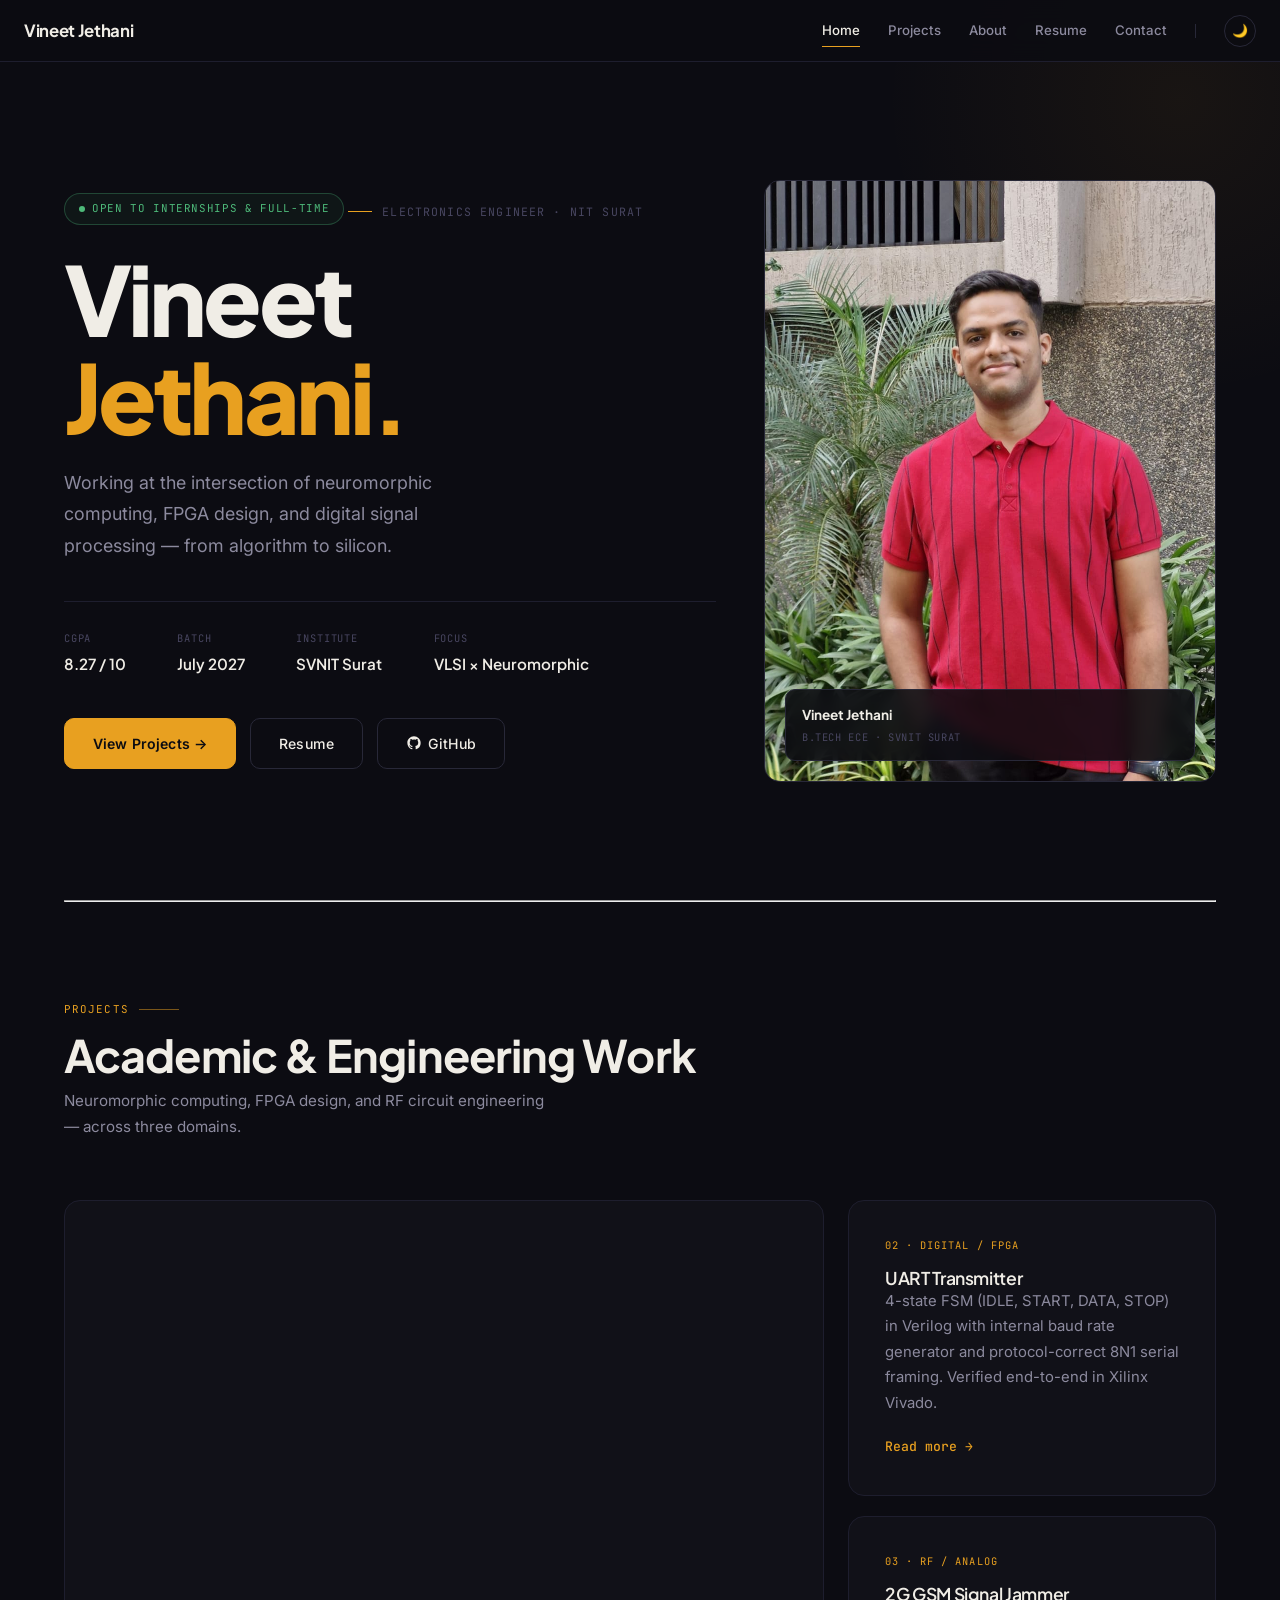
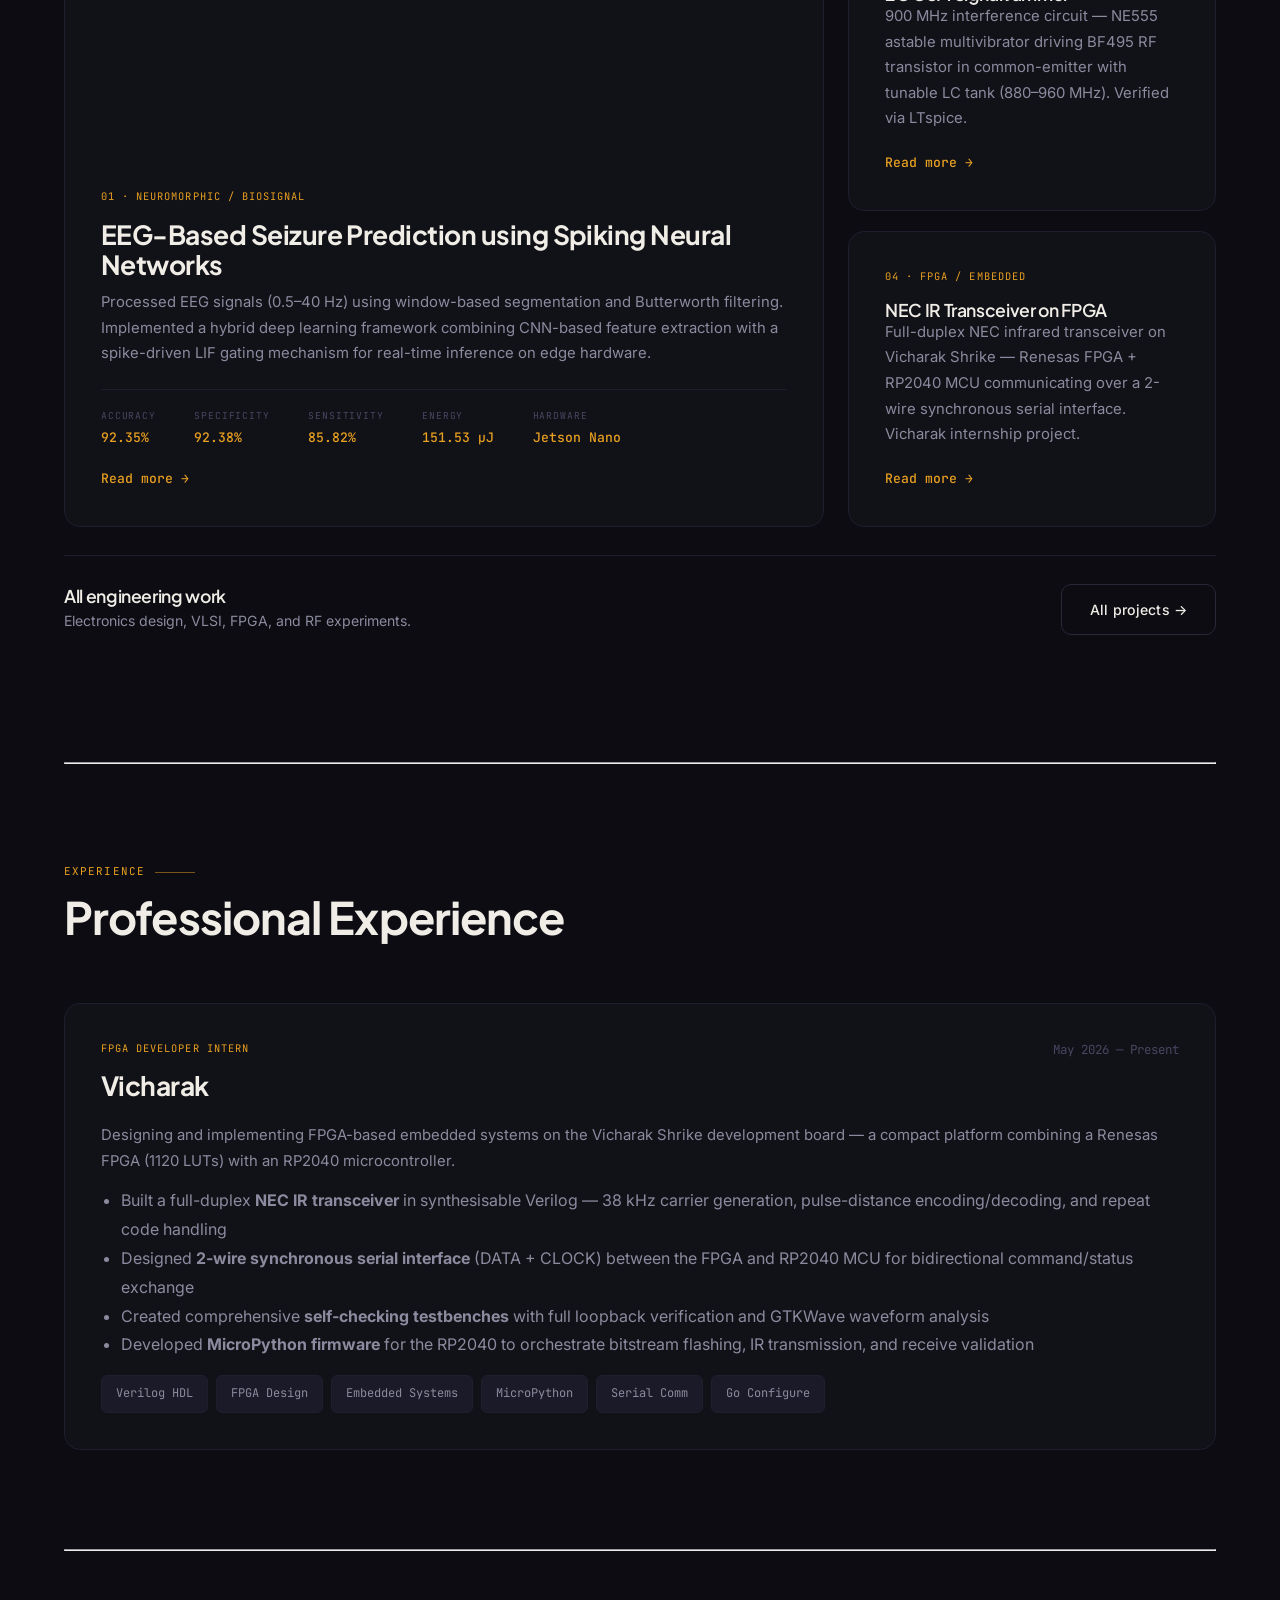
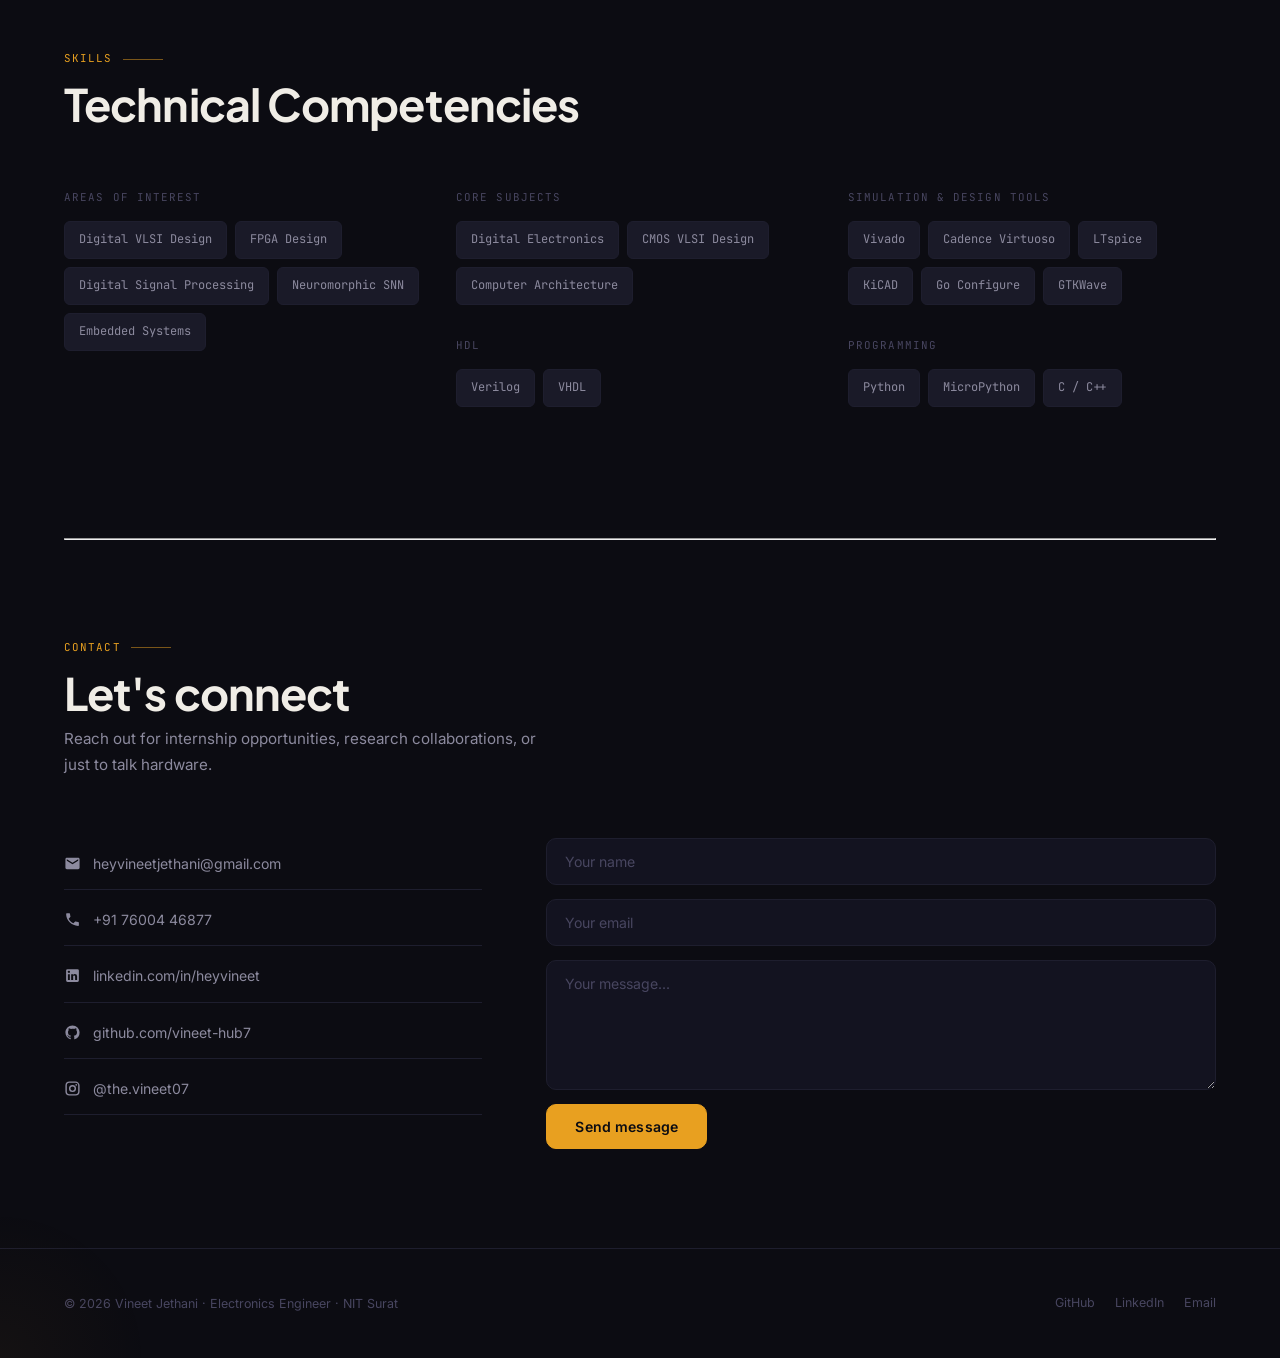
==== commit 3ed736bb: "Initial commit: Portfolio redesign and IR project" ====
--- a/index.html
+++ b/index.html
@@ -5,7 +5,7 @@
     <meta charset="UTF-8">
     <meta name="viewport" content="width=device-width, initial-scale=1.0">
     <title>Vineet Jethani — Electronics &amp; VLSI Engineer</title>
-    <meta name="description" content="B.Tech ECE student at NIT Surat specialising in Digital VLSI, FPGA design, and neuromorphic computing. 8.10 CGPA, graduating July 2027.">
+    <meta name="description" content="B.Tech ECE student at NIT Surat specialising in Digital VLSI, FPGA design, and neuromorphic computing. 8.27 CGPA, graduating July 2027.">
     <link rel="stylesheet" href="index.css">
 </head>
 
@@ -58,7 +58,7 @@
                         <div class="hero-stats">
                             <div>
                                 <span class="hero-stat-label">CGPA</span>
-                                <span class="hero-stat-value">8.10 / 10</span>
+                                <span class="hero-stat-value">8.27 / 10</span>
                             </div>
                             <div>
                                 <span class="hero-stat-label">Batch</span>
@@ -165,6 +165,14 @@
                         <span class="card-arrow">Read more →</span>
                     </a>
 
+                    <!-- Project 4 — IR Transceiver -->
+                    <a href="project_4.html" class="card card-link reveal" style="flex:1; transition-delay:0.14s;">
+                        <div class="card-label">04 · FPGA / Embedded</div>
+                        <h4>NEC IR Transceiver on FPGA</h4>
+                        <p>Full-duplex NEC infrared transceiver on Vicharak Shrike — Renesas FPGA + RP2040 MCU communicating over a 2-wire synchronous serial interface. Vicharak internship project.</p>
+                        <span class="card-arrow">Read more →</span>
+                    </a>
+
                 </div>
 
                 <!-- All projects CTA -->
@@ -176,6 +184,46 @@
                     <a href="projects.html" class="btn">All projects →</a>
                 </div>
 
+            </div>
+        </div>
+    </section>
+
+    <div class="container"><hr class="section-divider"></div>
+
+    <!-- ─── EXPERIENCE ─────────────────────────────────────────────── -->
+    <section class="page-section">
+        <div class="container">
+
+            <div class="section-header reveal">
+                <div class="section-eyebrow">Experience</div>
+                <h2>Professional Experience</h2>
+            </div>
+
+            <div class="grid grid-12 reveal-stagger">
+                <div class="col-span-12 card reveal">
+                    <div style="display:flex; justify-content:space-between; align-items:flex-start; flex-wrap:wrap; gap:8px; margin-bottom:12px;">
+                        <div>
+                            <div class="card-label">FPGA Developer Intern</div>
+                            <h3 style="margin-top:4px;">Vicharak</h3>
+                        </div>
+                        <span style="font-family:var(--font-mono); font-size:0.78rem; color:var(--text-muted); white-space:nowrap;">May 2026 — Present</span>
+                    </div>
+                    <p>Designing and implementing FPGA-based embedded systems on the Vicharak Shrike development board — a compact platform combining a Renesas FPGA (1120 LUTs) with an RP2040 microcontroller.</p>
+                    <ul style="margin:12px 0 16px 20px; color:var(--text-secondary); line-height:1.8;">
+                        <li>Built a full-duplex <strong>NEC IR transceiver</strong> in synthesisable Verilog — 38 kHz carrier generation, pulse-distance encoding/decoding, and repeat code handling</li>
+                        <li>Designed <strong>2-wire synchronous serial interface</strong> (DATA + CLOCK) between the FPGA and RP2040 MCU for bidirectional command/status exchange</li>
+                        <li>Created comprehensive <strong>self-checking testbenches</strong> with full loopback verification and GTKWave waveform analysis</li>
+                        <li>Developed <strong>MicroPython firmware</strong> for the RP2040 to orchestrate bitstream flashing, IR transmission, and receive validation</li>
+                    </ul>
+                    <div class="skill-tags">
+                        <span class="skill-tag">Verilog HDL</span>
+                        <span class="skill-tag">FPGA Design</span>
+                        <span class="skill-tag">Embedded Systems</span>
+                        <span class="skill-tag">MicroPython</span>
+                        <span class="skill-tag">Serial Comm</span>
+                        <span class="skill-tag">Go Configure</span>
+                    </div>
+                </div>
             </div>
         </div>
     </section>
@@ -201,6 +249,7 @@
                             <span class="skill-tag">FPGA Design</span>
                             <span class="skill-tag">Digital Signal Processing</span>
                             <span class="skill-tag">Neuromorphic SNN</span>
+                            <span class="skill-tag">Embedded Systems</span>
                         </div>
                     </div>
                 </div>
@@ -231,12 +280,15 @@
                             <span class="skill-tag">Cadence Virtuoso</span>
                             <span class="skill-tag">LTspice</span>
                             <span class="skill-tag">KiCAD</span>
+                            <span class="skill-tag">Go Configure</span>
+                            <span class="skill-tag">GTKWave</span>
                         </div>
                     </div>
                     <div class="skills-category" style="margin-top:24px;">
                         <span class="skills-category-label">Programming</span>
                         <div class="skill-tags">
                             <span class="skill-tag">Python</span>
+                            <span class="skill-tag">MicroPython</span>
                             <span class="skill-tag">C / C++</span>
                         </div>
                     </div>
@@ -327,7 +379,7 @@
                     </div>
                     <div class="metric-card">
                         <div class="metric-label">CGPA</div>
-                        <div class="metric-value">8.10 / 10</div>
+                        <div class="metric-value">8.27 / 10</div>
                     </div>
                     <div class="metric-card">
                         <div class="metric-label">Graduation</div>
